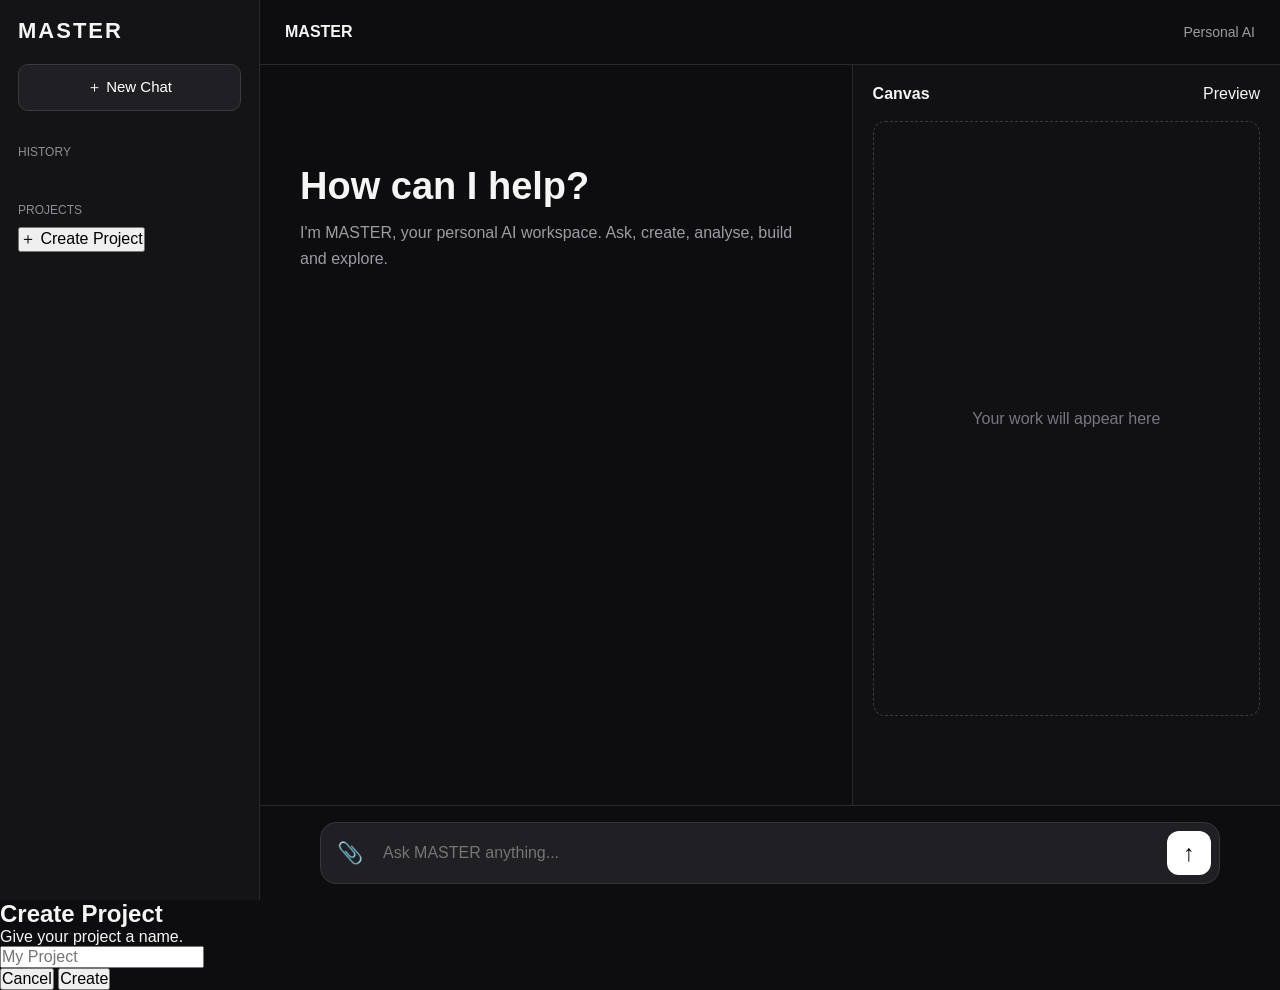
==== index.html @ 5083aa52 "Update index.html" ====
<!DOCTYPE html>
<html lang="en">
<head>
  <meta charset="UTF-8">

  <meta
    name="viewport"
    content="width=device-width, initial-scale=1.0, viewport-fit=cover"
  >

  <title>MASTER — Personal AI</title>

  <link rel="stylesheet" href="style.css">
</head>

<body>

  <div class="app">

    <!-- SIDEBAR -->
    <aside class="sidebar" id="sidebar">

      <div class="logo">
        MASTER
      </div>

      <button class="new-chat" id="newChatButton">
        ＋ New Chat
      </button>


      <!-- HISTORY -->
      <div class="history">

        <div class="section-title">
          History
        </div>

        <div
          class="history-list"
          id="historyList"
        >
          <!-- Chats JavaScript se aayengi -->
        </div>

      </div>


      <!-- PROJECTS -->
      <div class="projects">

        <div class="section-title">
          Projects
        </div>

        <div
          class="project-list"
          id="projectList"
        >
          <!-- Projects JavaScript se aayenge -->
        </div>


        <button
          class="create-project"
          id="createProjectButton"
        >
          ＋ Create Project
        </button>

      </div>

    </aside>


    <!-- MAIN -->
    <main class="main">


      <!-- TOP BAR -->
      <header class="topbar">

        <button
          class="menu-button"
          id="menuButton"
          aria-label="Open menu"
        >
          ☰
        </button>


        <strong id="chatTitle">
          MASTER
        </strong>


        <span class="status">
          Personal AI
        </span>

      </header>


      <!-- CONTENT -->
      <div class="content">


        <!-- CHAT -->
        <section
          class="chat"
          id="chat"
        >

          <div class="welcome">

            <h1>
              How can I help?
            </h1>

            <p>
              I'm MASTER, your personal AI workspace.
              Ask, create, analyse, build and explore.
            </p>

          </div>

        </section>


        <!-- CANVAS -->
        <aside
          class="canvas"
          id="canvas"
        >

          <div class="canvas-header">

            <span class="canvas-title">
              Canvas
            </span>

            <span id="canvasStatus">
              Preview
            </span>

          </div>


          <div
            class="preview"
            id="preview"
          >
            Your work will appear here
          </div>

        </aside>

      </div>


      <!-- INPUT -->
      <div class="input-area">

        <div class="input-box">


          <!-- FILE INPUT -->
          <input
            id="fileInput"
            type="file"
            multiple
            hidden
          >


          <!-- ATTACH -->
          <button
            class="attach"
            id="attachButton"
            type="button"
            aria-label="Attach files"
          >
            📎
          </button>


          <!-- TEXT INPUT -->
          <div class="input-wrap">

            <input
              id="messageInput"
              type="text"
              placeholder="Ask MASTER anything..."
              autocomplete="off"
            >


            <div
              class="attachment-name"
              id="attachmentName"
              aria-live="polite"
            ></div>

          </div>


          <!-- SEND -->
          <button
            class="send"
            id="sendButton"
            type="button"
            aria-label="Send message"
          >
            ↑
          </button>

        </div>

      </div>

    </main>

  </div>


  <!-- PROJECT MODAL -->
  <div
    class="modal"
    id="projectModal"
  >

    <div class="modal-box">

      <h2>
        Create Project
      </h2>

      <p>
        Give your project a name.
      </p>


      <input
        type="text"
        id="projectNameInput"
        placeholder="My Project"
      >


      <div class="modal-actions">

        <button
          class="modal-cancel"
          id="cancelProjectButton"
        >
          Cancel
        </button>


        <button
          class="modal-create"
          id="confirmProjectButton"
        >
          Create
        </button>

      </div>

    </div>

  </div>


  <script src="app.js"></script>

</body>
</html>
---- style.css ----
* {
  box-sizing: border-box;
  margin: 0;
  padding: 0;
}

:root {
  --bg: #0d0d0f;
  --panel: #141416;
  --panel-2: #202024;
  --border: #29292d;
  --muted: #9b9ba3;
}

html,
body {
  height: 100%;
}

body {
  background: var(--bg);
  color: #f5f5f5;
  font-family: Arial, sans-serif;
  overflow: hidden;
}

button,
input {
  font: inherit;
}

button {
  cursor: pointer;
}

.app {
  display: flex;
  height: 100dvh;
  min-height: 100dvh;
}


/* SIDEBAR */

.sidebar {
  width: 260px;
  flex: 0 0 260px;
  background: var(--panel);
  border-right: 1px solid var(--border);
  padding: 18px;
  display: flex;
  flex-direction: column;
  gap: 20px;
  overflow-y: auto;
}

.logo {
  font-size: 22px;
  font-weight: bold;
  letter-spacing: 2px;
}

.new-chat {
  width: 100%;
  padding: 13px;
  border: 1px solid #3a3a3f;
  border-radius: 10px;
  background: var(--panel-2);
  color: white;
  font-size: 15px;
}

.section-title {
  color: #8d8d96;
  font-size: 12px;
  margin: 14px 0 10px;
  text-transform: uppercase;
}

.history-item {
  padding: 10px;
  color: #c8c8cc;
  border-radius: 8px;
  font-size: 14px;
  word-break: break-word;
}

.history-item:hover {
  background: var(--panel-2);
}


/* MAIN */

.main {
  flex: 1;
  min-width: 0;
  min-height: 0;
  display: flex;
  flex-direction: column;
}


/* TOPBAR */

.topbar {
  height: 65px;
  flex: 0 0 65px;
  border-bottom: 1px solid var(--border);
  display: flex;
  align-items: center;
  justify-content: space-between;
  padding: 0 25px;
}

.menu-button {
  display: none;
  border: 0;
  background: transparent;
  color: white;
  font-size: 24px;
  width: 42px;
  height: 42px;
  border-radius: 10px;
}

.status {
  color: var(--muted);
  font-size: 14px;
}


/* CONTENT */

.content {
  flex: 1;
  min-height: 0;
  display: flex;
  overflow: hidden;
}

.chat {
  flex: 1;
  min-width: 0;
  padding: 40px;
  overflow-y: auto;
  overscroll-behavior: contain;
}

.welcome {
  max-width: 700px;
  margin: 60px auto;
}

.welcome h1 {
  font-size: 38px;
  margin-bottom: 12px;
}

.welcome p {
  color: #9c9ca4;
  line-height: 1.6;
}


/* CANVAS */

.canvas {
  width: 42%;
  border-left: 1px solid var(--border);
  background: #111113;
  padding: 20px;
}

.canvas-header {
  display: flex;
  justify-content: space-between;
  margin-bottom: 18px;
}

.canvas-title {
  font-weight: bold;
}

.preview {
  height: 85%;
  border: 1px dashed #3a3a40;
  border-radius: 12px;
  display: flex;
  align-items: center;
  justify-content: center;
  color: #777780;
  text-align: center;
  padding: 20px;
}


/* INPUT AREA */

.input-area {
  flex: 0 0 auto;
  border-top: 1px solid var(--border);
  background: var(--bg);
  padding: 16px 30px calc(16px + env(safe-area-inset-bottom));
}

.input-box {
  max-width: 900px;
  margin: 0 auto;
  background: var(--panel-2);
  border: 1px solid #34343a;
  border-radius: 16px;
  padding: 8px;
  display: flex;
  align-items: center;
  gap: 8px;
  min-height: 58px;
}

.attach,
.send {
  border: none;
  display: grid;
  place-items: center;
  flex: 0 0 auto;
}

.attach {
  width: 42px;
  height: 42px;
  border-radius: 10px;
  background: transparent;
  color: #d8d8dc;
  font-size: 21px;
}

.attach:active {
  background: #303036;
}

.input-wrap {
  flex: 1;
  min-width: 0;
}

.input-wrap input {
  width: 100%;
  min-width: 0;
  background: transparent;
  border: none;
  outline: none;
  color: white;
  font-size: 16px;
  padding: 9px 4px;
}

.attachment-name {
  display: none;
  color: var(--muted);
  font-size: 12px;
  padding: 0 4px 5px;
  white-space: nowrap;
  overflow: hidden;
  text-overflow: ellipsis;
}

.attachment-name.show {
  display: block;
}


/* SEND BUTTON */

.send {
  width: 44px;
  height: 44px;
  border-radius: 12px;
  background: white;
  color: black;
  font-size: 23px;
  line-height: 1;
}

.send:active {
  transform: scale(0.96);
}


/* CHAT MESSAGES */

.message {
  max-width: 700px;
  margin: 15px auto;
  padding: 14px 16px;
  border-radius: 12px;
  line-height: 1.5;
  word-break: break-word;
}

.message.user {
  background: #27272b;
  text-align: right;
}

.message.master {
  background: #18181b;
}

.message .file-note {
  display: block;
  margin-top: 7px;
  color: #aaaab2;
  font-size: 13px;
}


/* MOBILE */

@media (max-width: 800px) {

  .app {
    position: relative;
  }

  .sidebar {
    position: fixed;
    z-index: 10;
    top: 0;
    bottom: 0;
    left: 0;

    width: min(82vw, 300px);

    transform: translateX(-105%);
    transition: transform 0.2s ease;

    box-shadow: 8px 0 30px rgba(0, 0, 0, 0.35);
  }

  .sidebar.open {
    transform: translateX(0);
  }

  .menu-button {
    display: grid;
    place-items: center;
  }

  .topbar {
    padding: 0 14px;
  }

  .status {
    font-size: 13px;
  }

  .canvas {
    display: none;
  }

  .chat {
    padding: 22px 16px;
  }

  .welcome {
    margin: 28px auto;
  }

  .welcome h1 {
    font-size: 30px;
  }

  .input-area {
    padding: 12px 12px calc(22px + env(safe-area-inset-bottom));
  }

  .input-box {
    min-height: 56px;
    border-radius: 15px;
  }

  .send {
    width: 46px;
    height: 46px;
    font-size: 24px;
  }

}
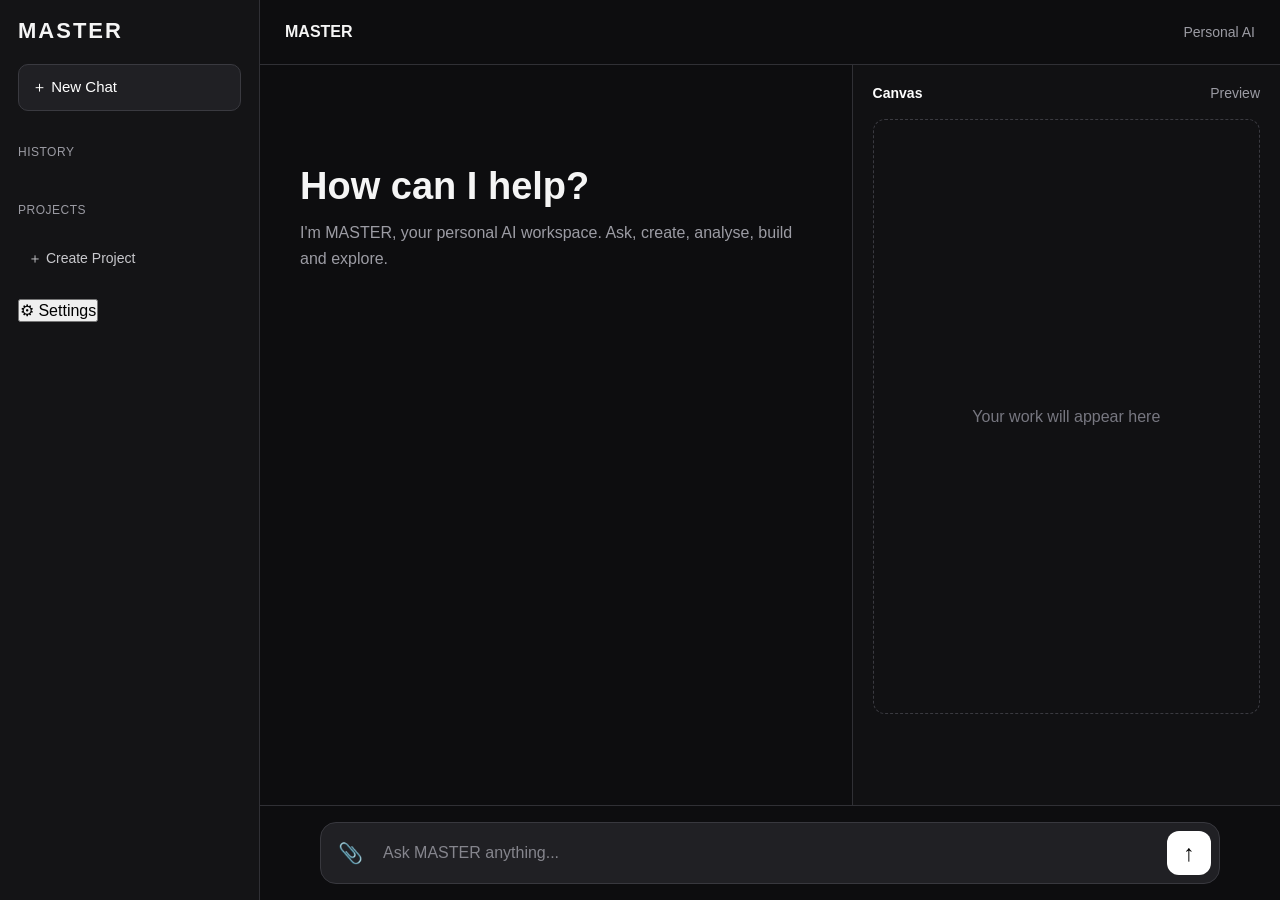
==== commit f1847236: "Update index.html" ====
--- a/index.html
+++ b/index.html
@@ -1,5 +1,6 @@
 <!DOCTYPE html>
 <html lang="en">
+
 <head>
   <meta charset="UTF-8">
 
@@ -13,59 +14,86 @@
   <link rel="stylesheet" href="style.css">
 </head>
 
+
 <body>
 
   <div class="app">
 
+
     <!-- SIDEBAR -->
-    <aside class="sidebar" id="sidebar">
+
+    <aside
+      class="sidebar"
+      id="sidebar"
+    >
 
       <div class="logo">
         MASTER
       </div>
 
-      <button class="new-chat" id="newChatButton">
+
+      <button
+        class="new-chat"
+        id="newChatButton"
+        type="button"
+      >
         ＋ New Chat
       </button>
 
 
       <!-- HISTORY -->
+
       <div class="history">
 
         <div class="section-title">
           History
         </div>
 
+
         <div
+          id="historyList"
           class="history-list"
-          id="historyList"
-        >
-          <!-- Chats JavaScript se aayengi -->
-        </div>
+        ></div>
 
       </div>
 
 
       <!-- PROJECTS -->
+
       <div class="projects">
 
         <div class="section-title">
           Projects
         </div>
 
+
+        <button
+          id="createProjectButton"
+          class="history-item create-project"
+          type="button"
+        >
+          ＋ Create Project
+        </button>
+
+
         <div
+          id="projectList"
           class="project-list"
-          id="projectList"
-        >
-          <!-- Projects JavaScript se aayenge -->
-        </div>
-
-
-        <button
-          class="create-project"
-          id="createProjectButton"
-        >
-          ＋ Create Project
+        ></div>
+
+      </div>
+
+
+      <!-- FUTURE SETTINGS -->
+
+      <div class="sidebar-bottom">
+
+        <button
+          class="settings-button"
+          id="settingsButton"
+          type="button"
+        >
+          ⚙ Settings
         </button>
 
       </div>
@@ -73,23 +101,29 @@
     </aside>
 
 
+
     <!-- MAIN -->
+
     <main class="main">
 
 
-      <!-- TOP BAR -->
+      <!-- TOPBAR -->
+
       <header class="topbar">
 
         <button
           class="menu-button"
           id="menuButton"
+          type="button"
           aria-label="Open menu"
         >
           ☰
         </button>
 
 
-        <strong id="chatTitle">
+        <strong
+          id="chatTitle"
+        >
           MASTER
         </strong>
 
@@ -101,11 +135,14 @@
       </header>
 
 
+
       <!-- CONTENT -->
+
       <div class="content">
 
 
         <!-- CHAT -->
+
         <section
           class="chat"
           id="chat"
@@ -116,6 +153,7 @@
             <h1>
               How can I help?
             </h1>
+
 
             <p>
               I'm MASTER, your personal AI workspace.
@@ -127,10 +165,11 @@
         </section>
 
 
+
         <!-- CANVAS -->
+
         <aside
           class="canvas"
-          id="canvas"
         >
 
           <div class="canvas-header">
@@ -139,7 +178,8 @@
               Canvas
             </span>
 
-            <span id="canvasStatus">
+
+            <span>
               Preview
             </span>
 
@@ -155,25 +195,30 @@
 
         </aside>
 
-      </div>
-
-
-      <!-- INPUT -->
+
+      </div>
+
+
+
+      <!-- INPUT AREA -->
+
       <div class="input-area">
 
         <div class="input-box">
 
 
           <!-- FILE INPUT -->
+
           <input
             id="fileInput"
             type="file"
+            hidden
             multiple
-            hidden
           >
 
 
           <!-- ATTACH -->
+
           <button
             class="attach"
             id="attachButton"
@@ -184,7 +229,9 @@
           </button>
 
 
+
           <!-- TEXT INPUT -->
+
           <div class="input-wrap">
 
             <input
@@ -204,7 +251,9 @@
           </div>
 
 
+
           <!-- SEND -->
+
           <button
             class="send"
             id="sendButton"
@@ -214,16 +263,20 @@
             ↑
           </button>
 
+
         </div>
 
       </div>
 
+
     </main>
 
   </div>
 
 
+
   <!-- PROJECT MODAL -->
+
   <div
     class="modal"
     id="projectModal"
@@ -235,43 +288,187 @@
         Create Project
       </h2>
 
-      <p>
-        Give your project a name.
+
+      <input
+        id="projectNameInput"
+        type="text"
+        placeholder="Project name..."
+      >
+
+
+      <div class="modal-actions">
+
+        <button
+          id="cancelProjectButton"
+          type="button"
+        >
+          Cancel
+        </button>
+
+
+        <button
+          id="confirmProjectButton"
+          type="button"
+        >
+          Create
+        </button>
+
+      </div>
+
+    </div>
+
+  </div>
+
+
+
+  <!-- SETTINGS MODAL -->
+
+  <div
+    class="modal"
+    id="settingsModal"
+  >
+
+    <div class="modal-box settings-box">
+
+      <div class="settings-header">
+
+        <h2>
+          AI Settings
+        </h2>
+
+
+        <button
+          id="closeSettingsButton"
+          type="button"
+          aria-label="Close settings"
+        >
+          ×
+        </button>
+
+      </div>
+
+
+      <p class="settings-note">
+        API provider settings.
       </p>
 
 
+      <!-- PROVIDER -->
+
+      <label>
+        Active Provider
+      </label>
+
+
+      <select
+        id="providerSelect"
+      >
+        <option value="deepseek">
+          DeepSeek
+        </option>
+
+        <option value="openai">
+          OpenAI
+        </option>
+
+        <option value="gemini">
+          Gemini
+        </option>
+
+        <option value="claude">
+          Claude
+        </option>
+
+      </select>
+
+
+
+      <!-- API KEY -->
+
+      <label>
+        API Key
+      </label>
+
+
       <input
+        id="providerApiKey"
+        type="password"
+        placeholder="Paste API key..."
+      >
+
+
+
+      <!-- ENDPOINT -->
+
+      <label>
+        API Endpoint
+      </label>
+
+
+      <input
+        id="providerEndpoint"
         type="text"
-        id="projectNameInput"
-        placeholder="My Project"
-      >
-
-
-      <div class="modal-actions">
-
-        <button
-          class="modal-cancel"
-          id="cancelProjectButton"
-        >
-          Cancel
-        </button>
-
-
-        <button
-          class="modal-create"
-          id="confirmProjectButton"
-        >
-          Create
-        </button>
-
-      </div>
+        placeholder="API endpoint..."
+      >
+
+
+
+      <!-- MODEL -->
+
+      <label>
+        Model
+      </label>
+
+
+      <input
+        id="providerModel"
+        type="text"
+        placeholder="Model name..."
+      >
+
+
+
+      <!-- SAVE -->
+
+      <button
+        id="saveProviderButton"
+        class="save-provider"
+        type="button"
+      >
+        Save Provider
+      </button>
+
+
+      <p
+        id="settingsStatus"
+        class="settings-status"
+      ></p>
+
+
+      <hr>
+
+
+      <!-- FUTURE CUSTOM PROVIDER -->
+
+      <h3>
+        Future Custom AI
+      </h3>
+
+
+      <p class="settings-note">
+        New providers can be added here later.
+      </p>
 
     </div>
 
   </div>
 
 
+
+  <!-- SCRIPT -->
+
   <script src="app.js"></script>
 
 </body>
+
 </html>
--- a/style.css
+++ b/style.css
@@ -8,7 +8,9 @@
   --bg: #0d0d0f;
   --panel: #141416;
   --panel-2: #202024;
-  --border: #29292d;
+  --panel-3: #28282d;
+  --border: #303035;
+  --text: #f5f5f5;
   --muted: #9b9ba3;
 }
 
@@ -19,7 +21,7 @@
 
 body {
   background: var(--bg);
-  color: #f5f5f5;
+  color: var(--text);
   font-family: Arial, sans-serif;
   overflow: hidden;
 }
@@ -32,6 +34,9 @@
 button {
   cursor: pointer;
 }
+
+
+/* APP */
 
 .app {
   display: flex;
@@ -60,33 +65,64 @@
   letter-spacing: 2px;
 }
 
-.new-chat {
+.new-chat,
+.create-project {
   width: 100%;
   padding: 13px;
-  border: 1px solid #3a3a3f;
+  border: 1px solid #3a3a40;
   border-radius: 10px;
   background: var(--panel-2);
   color: white;
   font-size: 15px;
+  text-align: left;
+}
+
+.new-chat:active,
+.create-project:active {
+  transform: scale(0.98);
 }
 
 .section-title {
-  color: #8d8d96;
+  color: var(--muted);
   font-size: 12px;
   margin: 14px 0 10px;
   text-transform: uppercase;
-}
-
-.history-item {
-  padding: 10px;
+  letter-spacing: 0.5px;
+}
+
+.history-list,
+.project-list {
+  display: flex;
+  flex-direction: column;
+  gap: 4px;
+}
+
+
+/* HISTORY + PROJECT ITEMS */
+
+.history-item,
+.project-item {
+  width: 100%;
+  border: none;
+  background: transparent;
   color: #c8c8cc;
+  padding: 11px 10px;
   border-radius: 8px;
+  text-align: left;
   font-size: 14px;
   word-break: break-word;
 }
 
-.history-item:hover {
+.history-item:hover,
+.project-item:hover,
+.history-item.active,
+.project-item.active {
   background: var(--panel-2);
+  color: white;
+}
+
+.create-project {
+  margin-top: 12px;
 }
 
 
@@ -115,7 +151,7 @@
 
 .menu-button {
   display: none;
-  border: 0;
+  border: none;
   background: transparent;
   color: white;
   font-size: 24px;
@@ -138,6 +174,9 @@
   display: flex;
   overflow: hidden;
 }
+
+
+/* CHAT */
 
 .chat {
   flex: 1;
@@ -163,10 +202,40 @@
 }
 
 
+/* MESSAGES */
+
+.message {
+  max-width: 760px;
+  margin: 15px auto;
+  padding: 14px 16px;
+  border-radius: 12px;
+  line-height: 1.5;
+  word-break: break-word;
+}
+
+.message.user {
+  background: #29292e;
+  text-align: right;
+}
+
+.message.master {
+  background: #18181b;
+  border: 1px solid #242429;
+}
+
+.message .file-note {
+  display: block;
+  margin-top: 7px;
+  color: #aaaab2;
+  font-size: 13px;
+}
+
+
 /* CANVAS */
 
 .canvas {
   width: 42%;
+  min-width: 300px;
   border-left: 1px solid var(--border);
   background: #111113;
   padding: 20px;
@@ -176,9 +245,12 @@
   display: flex;
   justify-content: space-between;
   margin-bottom: 18px;
+  color: var(--muted);
+  font-size: 14px;
 }
 
 .canvas-title {
+  color: white;
   font-weight: bold;
 }
 
@@ -195,7 +267,7 @@
 }
 
 
-/* INPUT AREA */
+/* INPUT */
 
 .input-area {
   flex: 0 0 auto;
@@ -208,7 +280,7 @@
   max-width: 900px;
   margin: 0 auto;
   background: var(--panel-2);
-  border: 1px solid #34343a;
+  border: 1px solid #38383e;
   border-radius: 16px;
   padding: 8px;
   display: flex;
@@ -230,12 +302,12 @@
   height: 42px;
   border-radius: 10px;
   background: transparent;
-  color: #d8d8dc;
-  font-size: 21px;
-}
-
-.attach:active {
-  background: #303036;
+  color: white;
+  font-size: 20px;
+}
+
+.attach:hover {
+  background: var(--panel-3);
 }
 
 .input-wrap {
@@ -252,6 +324,10 @@
   color: white;
   font-size: 16px;
   padding: 9px 4px;
+}
+
+.input-wrap input::placeholder {
+  color: #85858d;
 }
 
 .attachment-name {
@@ -269,7 +345,7 @@
 }
 
 
-/* SEND BUTTON */
+/* SEND */
 
 .send {
   width: 44px;
@@ -286,31 +362,79 @@
 }
 
 
-/* CHAT MESSAGES */
-
-.message {
-  max-width: 700px;
-  margin: 15px auto;
-  padding: 14px 16px;
-  border-radius: 12px;
-  line-height: 1.5;
-  word-break: break-word;
-}
-
-.message.user {
-  background: #27272b;
-  text-align: right;
-}
-
-.message.master {
+/* PROJECT MODAL */
+
+.modal {
+  position: fixed;
+  inset: 0;
+  z-index: 100;
+
+  display: none;
+  align-items: center;
+  justify-content: center;
+
+  padding: 20px;
+
+  background: rgba(0, 0, 0, 0.65);
+}
+
+.modal.show {
+  display: flex;
+}
+
+.modal-box {
+  width: min(100%, 420px);
   background: #18181b;
-}
-
-.message .file-note {
-  display: block;
-  margin-top: 7px;
-  color: #aaaab2;
-  font-size: 13px;
+  border: 1px solid #34343a;
+  border-radius: 16px;
+  padding: 24px;
+}
+
+.modal-box h2 {
+  margin-bottom: 8px;
+}
+
+.modal-box p {
+  color: var(--muted);
+  margin-bottom: 20px;
+}
+
+.modal-box input {
+  width: 100%;
+  padding: 13px;
+  border-radius: 10px;
+  border: 1px solid #38383e;
+  background: #242428;
+  color: white;
+  outline: none;
+}
+
+.modal-box input:focus {
+  border-color: #777780;
+}
+
+.modal-actions {
+  display: flex;
+  justify-content: flex-end;
+  gap: 10px;
+  margin-top: 18px;
+}
+
+.modal-actions button {
+  padding: 10px 16px;
+  border-radius: 9px;
+}
+
+.modal-cancel {
+  border: 1px solid #3a3a40;
+  background: transparent;
+  color: white;
+}
+
+.modal-create {
+  border: none;
+  background: white;
+  color: black;
 }
 
 
@@ -324,7 +448,8 @@
 
   .sidebar {
     position: fixed;
-    z-index: 10;
+    z-index: 50;
+
     top: 0;
     bottom: 0;
     left: 0;
@@ -371,7 +496,10 @@
   }
 
   .input-area {
-    padding: 12px 12px calc(22px + env(safe-area-inset-bottom));
+    padding:
+      12px
+      12px
+      calc(26px + env(safe-area-inset-bottom));
   }
 
   .input-box {
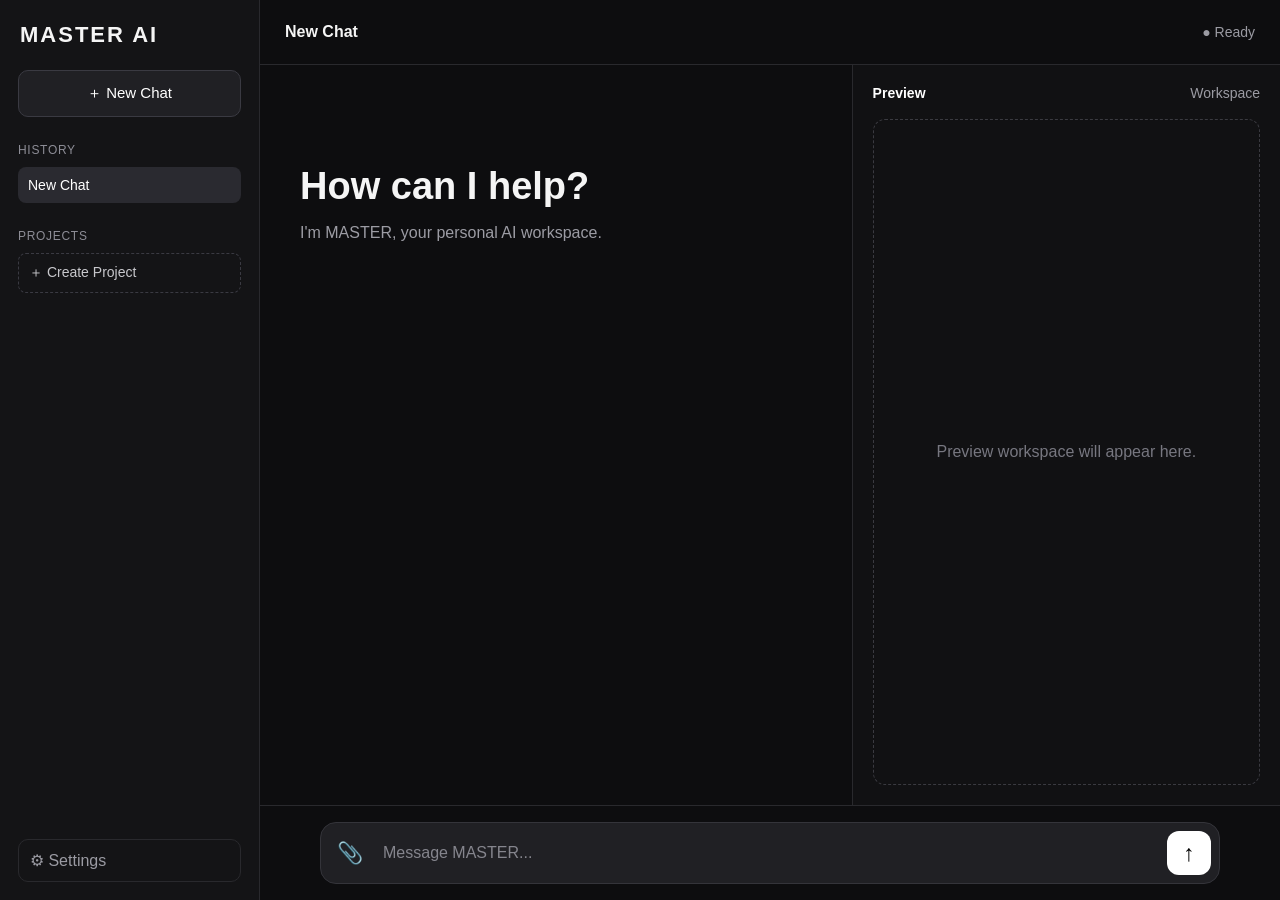
==== commit 25974158: "Update index.html" ====
--- a/index.html
+++ b/index.html
@@ -1,474 +1,411 @@
 <!DOCTYPE html>
 <html lang="en">
-
 <head>
   <meta charset="UTF-8">
 
   <meta
     name="viewport"
-    content="width=device-width, initial-scale=1.0, viewport-fit=cover"
+    content="width=device-width, initial-scale=1.0"
   >
 
-  <title>MASTER — Personal AI</title>
+  <title>MASTER AI</title>
 
   <link rel="stylesheet" href="style.css">
 </head>
 
-
 <body>
 
-  <div class="app">
-
-
-    <!-- SIDEBAR -->
-
-    <aside
-      class="sidebar"
-      id="sidebar"
-    >
-
-      <div class="logo">
-        MASTER
+<div class="app">
+
+  <!-- SIDEBAR -->
+  <aside class="sidebar" id="sidebar">
+
+    <div class="logo">
+      MASTER AI
+    </div>
+
+    <button
+      class="new-chat"
+      id="newChatButton"
+    >
+      ＋ New Chat
+    </button>
+
+
+    <div class="history">
+
+      <div class="section-title">
+        History
       </div>
 
-
-      <button
-        class="new-chat"
-        id="newChatButton"
+      <div
+        class="history-list"
+        id="historyList"
+      ></div>
+
+    </div>
+
+
+    <div class="projects">
+
+      <div class="section-title">
+        Projects
+      </div>
+
+      <button
+        class="project-item create-project"
+        id="createProjectButton"
+      >
+        ＋ Create Project
+      </button>
+
+      <div
+        class="project-list"
+        id="projectList"
+      ></div>
+
+    </div>
+
+
+    <div class="sidebar-bottom">
+
+      <button
+        class="settings-button"
+        id="settingsButton"
+      >
+        ⚙ Settings
+      </button>
+
+    </div>
+
+  </aside>
+
+
+  <!-- MAIN -->
+  <main class="main">
+
+    <!-- TOPBAR -->
+    <header class="topbar">
+
+      <button
+        class="menu-button"
+        id="menuButton"
+        aria-label="Open menu"
+      >
+        ☰
+      </button>
+
+      <strong id="chatTitle">
+        MASTER AI
+      </strong>
+
+      <span class="status">
+        ● Ready
+      </span>
+
+    </header>
+
+
+    <!-- CONTENT -->
+    <section class="content">
+
+      <!-- CHAT -->
+      <div
+        class="chat"
+        id="chat"
+      >
+
+        <div class="welcome">
+
+          <h1>
+            How can I help?
+          </h1>
+
+          <p>
+            MASTER AI — Chat, Projects,
+            Analysis and Future Tools.
+          </p>
+
+        </div>
+
+      </div>
+
+
+      <!-- PREVIEW -->
+      <aside class="canvas">
+
+        <div class="canvas-header">
+
+          <span class="canvas-title">
+            Preview
+          </span>
+
+          <span>
+            Workspace
+          </span>
+
+        </div>
+
+
+        <div
+          class="preview"
+          id="preview"
+        >
+          Preview workspace will appear here.
+        </div>
+
+      </aside>
+
+    </section>
+
+
+    <!-- INPUT -->
+    <div class="input-area">
+
+      <div class="input-box">
+
+        <button
+          class="attach"
+          id="attachButton"
+          type="button"
+          aria-label="Attach files"
+        >
+          📎
+        </button>
+
+
+        <input
+          type="file"
+          id="fileInput"
+          multiple
+          hidden
+        >
+
+
+        <div class="input-wrap">
+
+          <div
+            class="attachment-name"
+            id="attachmentName"
+          ></div>
+
+
+          <input
+            id="messageInput"
+            type="text"
+            placeholder="Message MASTER..."
+            autocomplete="off"
+          >
+
+        </div>
+
+
+        <button
+          class="send"
+          id="sendButton"
+          type="button"
+          aria-label="Send message"
+        >
+          ↑
+        </button>
+
+      </div>
+
+    </div>
+
+  </main>
+
+</div>
+
+
+<!-- PROJECT MODAL -->
+<div
+  class="modal"
+  id="projectModal"
+>
+
+  <div class="modal-box">
+
+    <h2>
+      Create Project
+    </h2>
+
+
+    <input
+      id="projectNameInput"
+      type="text"
+      placeholder="Project name..."
+    >
+
+
+    <div class="modal-actions">
+
+      <button
+        id="cancelProjectButton"
         type="button"
       >
-        ＋ New Chat
-      </button>
-
-
-      <!-- HISTORY -->
-
-      <div class="history">
-
-        <div class="section-title">
-          History
-        </div>
-
-
-        <div
-          id="historyList"
-          class="history-list"
-        ></div>
-
-      </div>
-
-
-      <!-- PROJECTS -->
-
-      <div class="projects">
-
-        <div class="section-title">
-          Projects
-        </div>
-
-
-        <button
-          id="createProjectButton"
-          class="history-item create-project"
-          type="button"
-        >
-          ＋ Create Project
-        </button>
-
-
-        <div
-          id="projectList"
-          class="project-list"
-        ></div>
-
-      </div>
-
-
-      <!-- FUTURE SETTINGS -->
-
-      <div class="sidebar-bottom">
-
-        <button
-          class="settings-button"
-          id="settingsButton"
-          type="button"
-        >
-          ⚙ Settings
-        </button>
-
-      </div>
-
-    </aside>
-
-
-
-    <!-- MAIN -->
-
-    <main class="main">
-
-
-      <!-- TOPBAR -->
-
-      <header class="topbar">
-
-        <button
-          class="menu-button"
-          id="menuButton"
-          type="button"
-          aria-label="Open menu"
-        >
-          ☰
-        </button>
-
-
-        <strong
-          id="chatTitle"
-        >
-          MASTER
-        </strong>
-
-
-        <span class="status">
-          Personal AI
-        </span>
-
-      </header>
-
-
-
-      <!-- CONTENT -->
-
-      <div class="content">
-
-
-        <!-- CHAT -->
-
-        <section
-          class="chat"
-          id="chat"
-        >
-
-          <div class="welcome">
-
-            <h1>
-              How can I help?
-            </h1>
-
-
-            <p>
-              I'm MASTER, your personal AI workspace.
-              Ask, create, analyse, build and explore.
-            </p>
-
-          </div>
-
-        </section>
-
-
-
-        <!-- CANVAS -->
-
-        <aside
-          class="canvas"
-        >
-
-          <div class="canvas-header">
-
-            <span class="canvas-title">
-              Canvas
-            </span>
-
-
-            <span>
-              Preview
-            </span>
-
-          </div>
-
-
-          <div
-            class="preview"
-            id="preview"
-          >
-            Your work will appear here
-          </div>
-
-        </aside>
-
-
-      </div>
-
-
-
-      <!-- INPUT AREA -->
-
-      <div class="input-area">
-
-        <div class="input-box">
-
-
-          <!-- FILE INPUT -->
-
-          <input
-            id="fileInput"
-            type="file"
-            hidden
-            multiple
-          >
-
-
-          <!-- ATTACH -->
-
-          <button
-            class="attach"
-            id="attachButton"
-            type="button"
-            aria-label="Attach files"
-          >
-            📎
-          </button>
-
-
-
-          <!-- TEXT INPUT -->
-
-          <div class="input-wrap">
-
-            <input
-              id="messageInput"
-              type="text"
-              placeholder="Ask MASTER anything..."
-              autocomplete="off"
-            >
-
-
-            <div
-              class="attachment-name"
-              id="attachmentName"
-              aria-live="polite"
-            ></div>
-
-          </div>
-
-
-
-          <!-- SEND -->
-
-          <button
-            class="send"
-            id="sendButton"
-            type="button"
-            aria-label="Send message"
-          >
-            ↑
-          </button>
-
-
-        </div>
-
-      </div>
-
-
-    </main>
+        Cancel
+      </button>
+
+
+      <button
+        id="confirmProjectButton"
+        type="button"
+      >
+        Create
+      </button>
+
+    </div>
 
   </div>
 
-
-
-  <!-- PROJECT MODAL -->
-
-  <div
-    class="modal"
-    id="projectModal"
-  >
-
-    <div class="modal-box">
+</div>
+
+
+<!-- SETTINGS MODAL -->
+<div
+  class="modal"
+  id="settingsModal"
+>
+
+  <div class="modal-box settings-box">
+
+    <div class="settings-header">
 
       <h2>
-        Create Project
+        Settings
       </h2>
 
 
-      <input
-        id="projectNameInput"
-        type="text"
-        placeholder="Project name..."
-      >
-
-
-      <div class="modal-actions">
-
-        <button
-          id="cancelProjectButton"
-          type="button"
-        >
-          Cancel
-        </button>
-
-
-        <button
-          id="confirmProjectButton"
-          type="button"
-        >
-          Create
-        </button>
-
-      </div>
-
-    </div>
+      <button
+        id="closeSettingsButton"
+        type="button"
+        aria-label="Close settings"
+      >
+        ×
+      </button>
+
+    </div>
+
+
+    <p class="settings-note">
+
+      Configure the active AI provider.
+
+    </p>
+
+
+    <label for="providerSelect">
+      AI Provider
+    </label>
+
+    <select id="providerSelect">
+
+      <option value="deepseek">
+        DeepSeek
+      </option>
+
+      <option value="openai">
+        OpenAI
+      </option>
+
+      <option value="gemini">
+        Gemini
+      </option>
+
+      <option value="claude">
+        Claude
+      </option>
+
+      <option value="custom">
+        Custom API
+      </option>
+
+    </select>
+
+
+    <label for="providerApiKey">
+      API Key
+    </label>
+
+    <input
+      id="providerApiKey"
+      type="password"
+      placeholder="Paste API key here"
+      autocomplete="off"
+    >
+
+
+    <label for="providerEndpoint">
+      API Endpoint
+    </label>
+
+    <input
+      id="providerEndpoint"
+      type="text"
+      placeholder="API endpoint"
+      autocomplete="off"
+    >
+
+
+    <label for="providerModel">
+      Model
+    </label>
+
+    <input
+      id="providerModel"
+      type="text"
+      placeholder="Model name"
+      autocomplete="off"
+    >
+
+
+    <button
+      class="save-provider"
+      id="saveProviderButton"
+      type="button"
+    >
+      Save Provider
+    </button>
+
+
+    <div
+      class="settings-status"
+      id="settingsStatus"
+    ></div>
+
+
+    <hr>
+
+
+    <h3>
+      Future Modules
+    </h3>
+
+    <p class="settings-note">
+
+      🧠 Mastermind<br>
+      🧊 3D Workspace<br>
+      ✏️ Editing Tools<br>
+      📱 Device Hub<br>
+      🤖 Multiple AI Providers
+
+    </p>
 
   </div>
 
-
-
-  <!-- SETTINGS MODAL -->
-
-  <div
-    class="modal"
-    id="settingsModal"
-  >
-
-    <div class="modal-box settings-box">
-
-      <div class="settings-header">
-
-        <h2>
-          AI Settings
-        </h2>
-
-
-        <button
-          id="closeSettingsButton"
-          type="button"
-          aria-label="Close settings"
-        >
-          ×
-        </button>
-
-      </div>
-
-
-      <p class="settings-note">
-        API provider settings.
-      </p>
-
-
-      <!-- PROVIDER -->
-
-      <label>
-        Active Provider
-      </label>
-
-
-      <select
-        id="providerSelect"
-      >
-        <option value="deepseek">
-          DeepSeek
-        </option>
-
-        <option value="openai">
-          OpenAI
-        </option>
-
-        <option value="gemini">
-          Gemini
-        </option>
-
-        <option value="claude">
-          Claude
-        </option>
-
-      </select>
-
-
-
-      <!-- API KEY -->
-
-      <label>
-        API Key
-      </label>
-
-
-      <input
-        id="providerApiKey"
-        type="password"
-        placeholder="Paste API key..."
-      >
-
-
-
-      <!-- ENDPOINT -->
-
-      <label>
-        API Endpoint
-      </label>
-
-
-      <input
-        id="providerEndpoint"
-        type="text"
-        placeholder="API endpoint..."
-      >
-
-
-
-      <!-- MODEL -->
-
-      <label>
-        Model
-      </label>
-
-
-      <input
-        id="providerModel"
-        type="text"
-        placeholder="Model name..."
-      >
-
-
-
-      <!-- SAVE -->
-
-      <button
-        id="saveProviderButton"
-        class="save-provider"
-        type="button"
-      >
-        Save Provider
-      </button>
-
-
-      <p
-        id="settingsStatus"
-        class="settings-status"
-      ></p>
-
-
-      <hr>
-
-
-      <!-- FUTURE CUSTOM PROVIDER -->
-
-      <h3>
-        Future Custom AI
-      </h3>
-
-
-      <p class="settings-note">
-        New providers can be added here later.
-      </p>
-
-    </div>
-
-  </div>
-
-
-
-  <!-- SCRIPT -->
-
-  <script src="app.js"></script>
+</div>
+
+
+<!-- IMPORTANT:
+     Config and modules load BEFORE app.js
+-->
+
+<script src="api-config.js"></script>
+
+<script src="mastermind.js"></script>
+
+<script src="app.js"></script>
 
 </body>
-
 </html>
--- a/style.css
+++ b/style.css
@@ -1,3 +1,7 @@
+/* =========================
+   MASTER — STYLE
+========================= */
+
 * {
   box-sizing: border-box;
   margin: 0;
@@ -8,10 +12,12 @@
   --bg: #0d0d0f;
   --panel: #141416;
   --panel-2: #202024;
-  --panel-3: #28282d;
-  --border: #303035;
+  --panel-3: #18181b;
+  --border: #29292d;
+  --border-light: #3a3a42;
   --text: #f5f5f5;
   --muted: #9b9ba3;
+  --danger: #ff6b6b;
 }
 
 html,
@@ -27,7 +33,8 @@
 }
 
 button,
-input {
+input,
+select {
   font: inherit;
 }
 
@@ -35,8 +42,14 @@
   cursor: pointer;
 }
 
-
-/* APP */
+button:disabled {
+  opacity: 0.55;
+  cursor: not-allowed;
+}
+
+/* =========================
+   APP
+========================= */
 
 .app {
   display: flex;
@@ -44,8 +57,9 @@
   min-height: 100dvh;
 }
 
-
-/* SIDEBAR */
+/* =========================
+   SIDEBAR
+========================= */
 
 .sidebar {
   width: 260px;
@@ -55,7 +69,7 @@
   padding: 18px;
   display: flex;
   flex-direction: column;
-  gap: 20px;
+  gap: 18px;
   overflow-y: auto;
 }
 
@@ -63,31 +77,39 @@
   font-size: 22px;
   font-weight: bold;
   letter-spacing: 2px;
-}
-
-.new-chat,
-.create-project {
+  padding: 4px 2px;
+}
+
+.new-chat {
   width: 100%;
   padding: 13px;
-  border: 1px solid #3a3a40;
+  border: 1px solid var(--border-light);
   border-radius: 10px;
   background: var(--panel-2);
   color: white;
   font-size: 15px;
-  text-align: left;
-}
-
-.new-chat:active,
-.create-project:active {
+  transition: transform 0.15s ease, background 0.15s ease;
+}
+
+.new-chat:hover {
+  background: #29292f;
+}
+
+.new-chat:active {
   transform: scale(0.98);
 }
 
+.history,
+.projects {
+  min-width: 0;
+}
+
 .section-title {
-  color: var(--muted);
+  color: #8d8d96;
   font-size: 12px;
-  margin: 14px 0 10px;
+  margin: 8px 0 10px;
   text-transform: uppercase;
-  letter-spacing: 0.5px;
+  letter-spacing: 0.7px;
 }
 
 .history-list,
@@ -96,37 +118,59 @@
   flex-direction: column;
   gap: 4px;
 }
-
-
-/* HISTORY + PROJECT ITEMS */
 
 .history-item,
 .project-item {
   width: 100%;
   border: none;
   background: transparent;
+  padding: 10px;
   color: #c8c8cc;
-  padding: 11px 10px;
   border-radius: 8px;
+  font-size: 14px;
   text-align: left;
-  font-size: 14px;
   word-break: break-word;
+  transition: background 0.15s ease;
 }
 
 .history-item:hover,
-.project-item:hover,
-.history-item.active,
-.project-item.active {
+.project-item:hover {
   background: var(--panel-2);
+}
+
+.history-item.active {
+  background: #2a2a30;
   color: white;
 }
 
 .create-project {
-  margin-top: 12px;
-}
-
-
-/* MAIN */
+  border: 1px dashed var(--border-light);
+  margin-bottom: 7px;
+}
+
+.sidebar-bottom {
+  margin-top: auto;
+  padding-top: 12px;
+}
+
+.settings-button {
+  width: 100%;
+  border: 1px solid var(--border);
+  background: transparent;
+  color: var(--muted);
+  border-radius: 10px;
+  padding: 11px;
+  text-align: left;
+}
+
+.settings-button:hover {
+  background: var(--panel-2);
+  color: white;
+}
+
+/* =========================
+   MAIN
+========================= */
 
 .main {
   flex: 1;
@@ -136,8 +180,9 @@
   flex-direction: column;
 }
 
-
-/* TOPBAR */
+/* =========================
+   TOPBAR
+========================= */
 
 .topbar {
   height: 65px;
@@ -147,11 +192,12 @@
   align-items: center;
   justify-content: space-between;
   padding: 0 25px;
+  gap: 15px;
 }
 
 .menu-button {
   display: none;
-  border: none;
+  border: 0;
   background: transparent;
   color: white;
   font-size: 24px;
@@ -160,13 +206,21 @@
   border-radius: 10px;
 }
 
+.topbar strong {
+  overflow: hidden;
+  text-overflow: ellipsis;
+  white-space: nowrap;
+}
+
 .status {
   color: var(--muted);
   font-size: 14px;
-}
-
-
-/* CONTENT */
+  white-space: nowrap;
+}
+
+/* =========================
+   CONTENT
+========================= */
 
 .content {
   flex: 1;
@@ -175,8 +229,9 @@
   overflow: hidden;
 }
 
-
-/* CHAT */
+/* =========================
+   CHAT
+========================= */
 
 .chat {
   flex: 1;
@@ -201,61 +256,80 @@
   line-height: 1.6;
 }
 
-
-/* MESSAGES */
+/* =========================
+   MESSAGES
+========================= */
 
 .message {
   max-width: 760px;
   margin: 15px auto;
   padding: 14px 16px;
-  border-radius: 12px;
-  line-height: 1.5;
+  border-radius: 14px;
+  line-height: 1.55;
   word-break: break-word;
+  white-space: pre-wrap;
 }
 
 .message.user {
-  background: #29292e;
-  text-align: right;
+  background: #27272b;
+  margin-right: 0;
 }
 
 .message.master {
   background: #18181b;
-  border: 1px solid #242429;
-}
-
-.message .file-note {
+  border: 1px solid #222227;
+}
+
+.message.master strong {
+  display: inline-block;
+  margin-bottom: 4px;
+  font-size: 13px;
+  letter-spacing: 0.5px;
+}
+
+.file-note {
   display: block;
-  margin-top: 7px;
+  margin-top: 8px;
   color: #aaaab2;
   font-size: 13px;
 }
 
-
-/* CANVAS */
+.loading-message {
+  color: var(--muted);
+  font-style: italic;
+}
+
+/* =========================
+   CANVAS
+========================= */
 
 .canvas {
   width: 42%;
-  min-width: 300px;
+  min-width: 320px;
   border-left: 1px solid var(--border);
   background: #111113;
   padding: 20px;
+  display: flex;
+  flex-direction: column;
 }
 
 .canvas-header {
   display: flex;
   justify-content: space-between;
+  align-items: center;
   margin-bottom: 18px;
   color: var(--muted);
   font-size: 14px;
 }
 
 .canvas-title {
-  color: white;
   font-weight: bold;
+  color: white;
 }
 
 .preview {
-  height: 85%;
+  flex: 1;
+  min-height: 0;
   border: 1px dashed #3a3a40;
   border-radius: 12px;
   display: flex;
@@ -264,10 +338,12 @@
   color: #777780;
   text-align: center;
   padding: 20px;
-}
-
-
-/* INPUT */
+  overflow: auto;
+}
+
+/* =========================
+   INPUT
+========================= */
 
 .input-area {
   flex: 0 0 auto;
@@ -280,7 +356,7 @@
   max-width: 900px;
   margin: 0 auto;
   background: var(--panel-2);
-  border: 1px solid #38383e;
+  border: 1px solid #34343a;
   border-radius: 16px;
   padding: 8px;
   display: flex;
@@ -302,12 +378,13 @@
   height: 42px;
   border-radius: 10px;
   background: transparent;
-  color: white;
-  font-size: 20px;
-}
-
-.attach:hover {
-  background: var(--panel-3);
+  color: #d8d8dc;
+  font-size: 21px;
+}
+
+.attach:hover,
+.attach:active {
+  background: #303036;
 }
 
 .input-wrap {
@@ -344,9 +421,6 @@
   display: block;
 }
 
-
-/* SEND */
-
 .send {
   width: 44px;
   height: 44px;
@@ -355,27 +429,26 @@
   color: black;
   font-size: 23px;
   line-height: 1;
+  transition: transform 0.15s ease;
 }
 
 .send:active {
   transform: scale(0.96);
 }
 
-
-/* PROJECT MODAL */
+/* =========================
+   MODALS
+========================= */
 
 .modal {
   position: fixed;
   inset: 0;
-  z-index: 100;
-
+  z-index: 50;
   display: none;
   align-items: center;
   justify-content: center;
-
   padding: 20px;
-
-  background: rgba(0, 0, 0, 0.65);
+  background: rgba(0, 0, 0, 0.62);
 }
 
 .modal.show {
@@ -383,62 +456,138 @@
 }
 
 .modal-box {
-  width: min(100%, 420px);
-  background: #18181b;
-  border: 1px solid #34343a;
+  width: min(100%, 460px);
+  max-height: 90dvh;
+  overflow-y: auto;
+  background: #171719;
+  border: 1px solid var(--border-light);
   border-radius: 16px;
-  padding: 24px;
+  padding: 22px;
+  box-shadow: 0 20px 60px rgba(0, 0, 0, 0.45);
 }
 
 .modal-box h2 {
-  margin-bottom: 8px;
-}
-
-.modal-box p {
-  color: var(--muted);
-  margin-bottom: 20px;
-}
-
-.modal-box input {
+  margin-bottom: 16px;
+  font-size: 21px;
+}
+
+.modal-box h3 {
+  margin: 16px 0 8px;
+  font-size: 16px;
+}
+
+.modal-box > input,
+.settings-box input,
+.settings-box select {
   width: 100%;
-  padding: 13px;
+  border: 1px solid #3a3a40;
+  background: #101012;
+  color: white;
   border-radius: 10px;
-  border: 1px solid #38383e;
-  background: #242428;
-  color: white;
+  padding: 12px;
   outline: none;
 }
 
-.modal-box input:focus {
-  border-color: #777780;
+.modal-box > input:focus,
+.settings-box input:focus,
+.settings-box select:focus {
+  border-color: #6a6a75;
 }
 
 .modal-actions {
   display: flex;
   justify-content: flex-end;
   gap: 10px;
-  margin-top: 18px;
+  margin-top: 16px;
 }
 
 .modal-actions button {
-  padding: 10px 16px;
+  border: 1px solid var(--border-light);
+  background: var(--panel-2);
+  color: white;
+  padding: 10px 15px;
   border-radius: 9px;
 }
 
-.modal-cancel {
-  border: 1px solid #3a3a40;
-  background: transparent;
-  color: white;
-}
-
-.modal-create {
-  border: none;
+.modal-actions button:last-child {
   background: white;
   color: black;
 }
 
-
-/* MOBILE */
+/* =========================
+   SETTINGS
+========================= */
+
+.settings-box {
+  width: min(100%, 520px);
+}
+
+.settings-header {
+  display: flex;
+  align-items: center;
+  justify-content: space-between;
+  gap: 15px;
+}
+
+.settings-header h2 {
+  margin: 0;
+}
+
+#closeSettingsButton {
+  width: 38px;
+  height: 38px;
+  border: none;
+  border-radius: 9px;
+  background: transparent;
+  color: white;
+  font-size: 25px;
+}
+
+#closeSettingsButton:hover {
+  background: var(--panel-2);
+}
+
+.settings-note {
+  color: var(--muted);
+  font-size: 13px;
+  line-height: 1.5;
+  margin: 14px 0;
+}
+
+.settings-box label {
+  display: block;
+  color: #d7d7dc;
+  font-size: 13px;
+  margin: 15px 0 7px;
+}
+
+.save-provider {
+  width: 100%;
+  border: none;
+  border-radius: 10px;
+  background: white;
+  color: black;
+  padding: 12px;
+  margin-top: 18px;
+  font-weight: bold;
+}
+
+.settings-status {
+  min-height: 20px;
+  color: var(--muted);
+  font-size: 13px;
+  margin-top: 10px;
+}
+
+.settings-box hr {
+  border: none;
+  border-top: 1px solid var(--border);
+  margin: 20px 0;
+}
+
+/* =========================
+   MOBILE
+========================= */
 
 @media (max-width: 800px) {
 
@@ -448,17 +597,13 @@
 
   .sidebar {
     position: fixed;
-    z-index: 50;
-
+    z-index: 20;
     top: 0;
     bottom: 0;
     left: 0;
-
     width: min(82vw, 300px);
-
     transform: translateX(-105%);
     transition: transform 0.2s ease;
-
     box-shadow: 8px 0 30px rgba(0, 0, 0, 0.35);
   }
 
@@ -476,7 +621,7 @@
   }
 
   .status {
-    font-size: 13px;
+    font-size: 12px;
   }
 
   .canvas {
@@ -495,11 +640,13 @@
     font-size: 30px;
   }
 
+  .message {
+    margin: 12px auto;
+    font-size: 15px;
+  }
+
   .input-area {
-    padding:
-      12px
-      12px
-      calc(26px + env(safe-area-inset-bottom));
+    padding: 12px 12px calc(22px + env(safe-area-inset-bottom));
   }
 
   .input-box {
@@ -513,4 +660,15 @@
     font-size: 24px;
   }
 
-}
+  .modal {
+    align-items: flex-end;
+    padding: 10px;
+  }
+
+  .modal-box {
+    width: 100%;
+    max-height: 88dvh;
+    border-radius: 18px;
+  }
+
+}
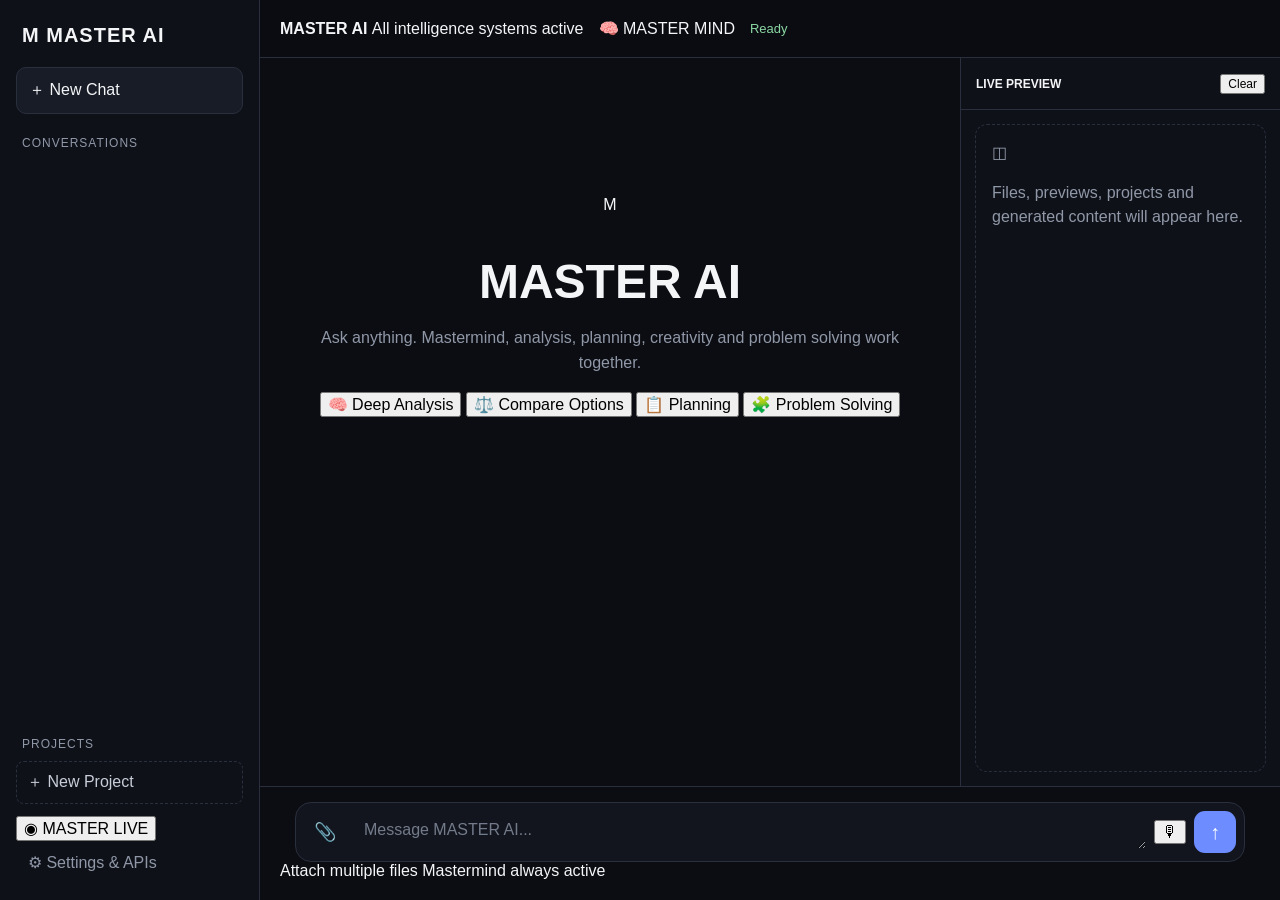
==== commit a69d74c8: "Update index.html" ====
--- a/index.html
+++ b/index.html
@@ -5,75 +5,123 @@
 
   <meta
     name="viewport"
-    content="width=device-width, initial-scale=1.0"
+    content="width=device-width, initial-scale=1.0, viewport-fit=cover"
   >
 
+  <meta
+    name="theme-color"
+    content="#0b0d12"
+  >
+
   <title>MASTER AI</title>
 
-  <link rel="stylesheet" href="style.css">
+  <link
+    rel="stylesheet"
+    href="style.css"
+  >
 </head>
 
 <body>
 
 <div class="app">
 
-  <!-- SIDEBAR -->
-  <aside class="sidebar" id="sidebar">
-
-    <div class="logo">
-      MASTER AI
-    </div>
-
-    <button
-      class="new-chat"
-      id="newChatButton"
-    >
-      ＋ New Chat
-    </button>
-
-
-    <div class="history">
+  <!-- =====================================
+       SIDEBAR
+  ====================================== -->
+
+  <aside
+    class="sidebar"
+    id="sidebar"
+  >
+
+    <div class="sidebar-top">
+
+      <div class="logo">
+        <span class="logo-mark">M</span>
+        <span>MASTER AI</span>
+      </div>
+
+      <button
+        class="new-chat"
+        id="newChatButton"
+        type="button"
+      >
+        <span>＋</span>
+        New Chat
+      </button>
+
+    </div>
+
+
+    <!-- HISTORY -->
+
+    <section class="history">
 
       <div class="section-title">
-        History
+        Conversations
       </div>
 
       <div
         class="history-list"
         id="historyList"
-      ></div>
-
-    </div>
-
-
-    <div class="projects">
+      >
+
+        <!-- JavaScript history -->
+
+      </div>
+
+    </section>
+
+
+    <!-- PROJECTS -->
+
+    <section class="projects">
 
       <div class="section-title">
         Projects
       </div>
-
-      <button
-        class="project-item create-project"
-        id="createProjectButton"
-      >
-        ＋ Create Project
-      </button>
 
       <div
         class="project-list"
         id="projectList"
-      ></div>
-
-    </div>
-
+      >
+
+        <!-- JavaScript projects -->
+
+      </div>
+
+      <button
+        class="project-item create-project"
+        id="createProjectButton"
+        type="button"
+      >
+        ＋ New Project
+      </button>
+
+    </section>
+
+
+    <!-- SIDEBAR BOTTOM -->
 
     <div class="sidebar-bottom">
+
+      <button
+        class="sidebar-action"
+        id="liveButton"
+        type="button"
+      >
+        <span class="action-icon">◉</span>
+        MASTER LIVE
+      </button>
+
 
       <button
         class="settings-button"
         id="settingsButton"
-      >
-        ⚙ Settings
+        type="button"
+      >
+        <span>⚙</span>
+        Settings & APIs
       </button>
 
     </div>
@@ -81,68 +129,198 @@
   </aside>
 
 
-  <!-- MAIN -->
+  <!-- =====================================
+       MOBILE OVERLAY
+  ====================================== -->
+
+  <div
+    class="sidebar-overlay"
+    id="sidebarOverlay"
+    aria-hidden="true"
+  ></div>
+
+
+  <!-- =====================================
+       MAIN
+  ====================================== -->
+
   <main class="main">
 
+
     <!-- TOPBAR -->
+
     <header class="topbar">
 
       <button
         class="menu-button"
         id="menuButton"
+        type="button"
         aria-label="Open menu"
       >
         ☰
       </button>
 
-      <strong id="chatTitle">
-        MASTER AI
-      </strong>
-
-      <span class="status">
-        ● Ready
-      </span>
+
+      <div class="topbar-title">
+
+        <strong>
+          MASTER AI
+        </strong>
+
+        <span
+          class="master-status"
+          id="masterStatus"
+        >
+          All intelligence systems active
+        </span>
+
+      </div>
+
+
+      <!-- MASTER MIND ALWAYS ACTIVE -->
+
+      <div
+        class="mastermind-indicator"
+        id="mastermindIndicator"
+        title="Mastermind analysis is always active"
+      >
+        <span class="brain-icon">
+          🧠
+        </span>
+
+        <span class="indicator-text">
+          MASTER MIND
+        </span>
+
+        <span class="active-dot"></span>
+
+      </div>
+
+
+      <div
+        class="status"
+        id="status"
+      >
+        Ready
+      </div>
 
     </header>
 
 
     <!-- CONTENT -->
-    <section class="content">
+
+    <div class="content">
+
 
       <!-- CHAT -->
-      <div
+
+      <section
         class="chat"
         id="chat"
       >
 
-        <div class="welcome">
+
+        <!-- WELCOME -->
+
+        <div
+          class="welcome"
+          id="welcome"
+        >
+
+          <div class="master-orb small-orb">
+
+            <div class="orb-ring ring-one"></div>
+
+            <div class="orb-ring ring-two"></div>
+
+            <div class="orb-core">
+              M
+            </div>
+
+          </div>
+
 
           <h1>
-            How can I help?
+            MASTER AI
           </h1>
 
+
           <p>
-            MASTER AI — Chat, Projects,
-            Analysis and Future Tools.
+            Ask anything. Mastermind, analysis, planning,
+            creativity and problem solving work together.
           </p>
 
+
+          <div class="capability-grid">
+
+            <button
+              class="capability-card"
+              data-prompt="Help me analyze this problem deeply."
+              type="button"
+            >
+              <span>🧠</span>
+              Deep Analysis
+            </button>
+
+
+            <button
+              class="capability-card"
+              data-prompt="Compare all possible options and consequences."
+              type="button"
+            >
+              <span>⚖️</span>
+              Compare Options
+            </button>
+
+
+            <button
+              class="capability-card"
+              data-prompt="Create a detailed plan for my goal."
+              type="button"
+            >
+              <span>📋</span>
+              Planning
+            </button>
+
+
+            <button
+              class="capability-card"
+              data-prompt="Help me solve this problem step by step."
+              type="button"
+            >
+              <span>🧩</span>
+              Problem Solving
+            </button>
+
+          </div>
+
         </div>
 
-      </div>
-
-
-      <!-- PREVIEW -->
-      <aside class="canvas">
+      </section>
+
+
+      <!-- =====================================
+           PREVIEW PANEL
+      ====================================== -->
+
+      <aside
+        class="canvas"
+        id="canvas"
+      >
 
         <div class="canvas-header">
 
           <span class="canvas-title">
-            Preview
+            LIVE PREVIEW
           </span>
 
-          <span>
-            Workspace
-          </span>
+          <button
+            class="canvas-clear"
+            id="clearPreviewButton"
+            type="button"
+          >
+            Clear
+          </button>
 
         </div>
 
@@ -151,18 +329,46 @@
           class="preview"
           id="preview"
         >
-          Preview workspace will appear here.
+
+          <div class="preview-empty">
+
+            <span class="preview-icon">
+              ◫
+            </span>
+
+            <p>
+              Files, previews, projects and
+              generated content will appear here.
+            </p>
+
+          </div>
+
         </div>
 
       </aside>
 
-    </section>
-
-
-    <!-- INPUT -->
+    </div>
+
+
+    <!-- =====================================
+         INPUT AREA
+    ====================================== -->
+
     <div class="input-area">
 
+
+      <!-- ATTACHMENT LIST -->
+
+      <div
+        class="attachment-name"
+        id="attachmentName"
+      ></div>
+
+
       <div class="input-box">
+
+
+        <!-- ATTACH -->
 
         <button
           class="attach"
@@ -182,23 +388,34 @@
         >
 
 
+        <!-- MESSAGE -->
+
         <div class="input-wrap">
 
-          <div
-            class="attachment-name"
-            id="attachmentName"
-          ></div>
-
-
-          <input
+          <textarea
             id="messageInput"
-            type="text"
-            placeholder="Message MASTER..."
+            placeholder="Message MASTER AI..."
+            rows="1"
             autocomplete="off"
-          >
+          ></textarea>
 
         </div>
 
+
+        <!-- LIVE -->
+
+        <button
+          class="mic-button"
+          id="micButton"
+          type="button"
+          aria-label="Start voice input"
+          title="Voice input"
+        >
+          🎙
+        </button>
+
+
+        <!-- SEND -->
 
         <button
           class="send"
@@ -211,48 +428,134 @@
 
       </div>
 
-    </div>
+
+      <div class="input-footer">
+
+        <span
+          id="attachmentStatus"
+        >
+          Attach multiple files
+        </span>
+
+
+        <span>
+          Mastermind always active
+        </span>
+
+      </div>
+
+    </div>
+
 
   </main>
 
 </div>
 
 
-<!-- PROJECT MODAL -->
+<!-- =====================================
+     MASTER LIVE MODAL
+===================================== -->
+
 <div
-  class="modal"
-  id="projectModal"
+  class="modal live-modal"
+  id="liveModal"
+  aria-hidden="true"
 >
 
-  <div class="modal-box">
-
-    <h2>
-      Create Project
-    </h2>
-
-
-    <input
-      id="projectNameInput"
-      type="text"
-      placeholder="Project name..."
-    >
-
-
-    <div class="modal-actions">
-
-      <button
-        id="cancelProjectButton"
-        type="button"
-      >
-        Cancel
-      </button>
-
-
-      <button
-        id="confirmProjectButton"
-        type="button"
-      >
-        Create
+  <div class="live-background"></div>
+
+
+  <div class="live-container">
+
+
+    <div class="live-header">
+
+      <div>
+
+        <span class="live-label">
+          MASTER LIVE
+        </span>
+
+        <div
+          class="live-status"
+          id="liveStatus"
+        >
+          Tap the circle to start
+        </div>
+
+      </div>
+
+
+      <button
+        class="live-close"
+        id="closeLiveButton"
+        type="button"
+        aria-label="Close MASTER LIVE"
+      >
+        ×
+      </button>
+
+    </div>
+
+
+    <!-- LIVE CIRCLE -->
+
+    <button
+      class="live-orb"
+      id="liveOrb"
+      type="button"
+      aria-label="Start voice conversation"
+    >
+
+      <span class="live-orb-ring ring-a"></span>
+
+      <span class="live-orb-ring ring-b"></span>
+
+      <span class="live-orb-ring ring-c"></span>
+
+
+      <span class="live-orb-core">
+
+        <span class="live-wave">
+          ∿
+        </span>
+
+      </span>
+
+    </button>
+
+
+    <!-- LIVE TRANSCRIPT -->
+
+    <div
+      class="live-transcript"
+      id="liveTranscript"
+    >
+
+      <p class="transcript-placeholder">
+        Your live conversation will appear here.
+      </p>
+
+    </div>
+
+
+    <div class="live-footer">
+
+      <button
+        class="live-control"
+        id="toggleSpeechButton"
+        type="button"
+      >
+        🔊 Voice On
+      </button>
+
+
+      <button
+        class="live-control danger-control"
+        id="stopLiveButton"
+        type="button"
+      >
+        Stop
       </button>
 
     </div>
@@ -262,19 +565,34 @@
 </div>
 
 
-<!-- SETTINGS MODAL -->
+<!-- =====================================
+     SETTINGS MODAL
+===================================== -->
+
 <div
   class="modal"
   id="settingsModal"
+  aria-hidden="true"
 >
 
-  <div class="modal-box settings-box">
+  <div
+    class="modal-box settings-box"
+  >
+
 
     <div class="settings-header">
 
-      <h2>
-        Settings
-      </h2>
+      <div>
+
+        <h2>
+          MASTER Settings
+        </h2>
+
+        <p class="settings-subtitle">
+          AI providers, memory and system controls
+        </p>
+
+      </div>
 
 
       <button
@@ -288,19 +606,24 @@
     </div>
 
 
-    <p class="settings-note">
-
-      Configure the active AI provider.
-
-    </p>
+    <hr>
+
+
+    <!-- PROVIDER -->
+
+    <h3>
+      AI Provider
+    </h3>
 
 
     <label for="providerSelect">
-      AI Provider
+      Active Provider
     </label>
 
-    <select id="providerSelect">
-
+
+    <select
+      id="providerSelect"
+    >
       <option value="deepseek">
         DeepSeek
       </option>
@@ -310,7 +633,7 @@
       </option>
 
       <option value="gemini">
-        Gemini
+        Google Gemini
       </option>
 
       <option value="claude">
@@ -324,38 +647,39 @@
     </select>
 
 
-    <label for="providerApiKey">
+    <label for="apiUrlInput">
+      API URL
+    </label>
+
+
+    <input
+      id="apiUrlInput"
+      type="url"
+      placeholder="https://..."
+    >
+
+
+    <label for="modelInput">
+      Model
+    </label>
+
+
+    <input
+      id="modelInput"
+      type="text"
+      placeholder="Model name"
+    >
+
+
+    <label for="apiKeyInput">
       API Key
     </label>
 
+
     <input
-      id="providerApiKey"
+      id="apiKeyInput"
       type="password"
-      placeholder="Paste API key here"
-      autocomplete="off"
-    >
-
-
-    <label for="providerEndpoint">
-      API Endpoint
-    </label>
-
-    <input
-      id="providerEndpoint"
-      type="text"
-      placeholder="API endpoint"
-      autocomplete="off"
-    >
-
-
-    <label for="providerModel">
-      Model
-    </label>
-
-    <input
-      id="providerModel"
-      type="text"
-      placeholder="Model name"
+      placeholder="Paste API key"
       autocomplete="off"
     >
 
@@ -378,28 +702,137 @@
     <hr>
 
 
+    <!-- MEMORY -->
+
     <h3>
-      Future Modules
+      Memory
     </h3>
 
+
     <p class="settings-note">
-
-      🧠 Mastermind<br>
-      🧊 3D Workspace<br>
-      ✏️ Editing Tools<br>
-      📱 Device Hub<br>
-      🤖 Multiple AI Providers
-
+      MASTER can use saved preferences and conversation
+      context. Memory controls will be managed here.
     </p>
 
+
+    <div class="settings-row">
+
+      <span>
+        Personal memory
+      </span>
+
+      <span
+        class="setting-badge active"
+        id="memoryStatus"
+      >
+        Active
+      </span>
+
+    </div>
+
+
+    <button
+      class="secondary-button"
+      id="clearMemoryButton"
+      type="button"
+    >
+      Clear Local Memory
+    </button>
+
+
+    <hr>
+
+
+    <!-- MULTI AI -->
+
+    <h3>
+      Multi-AI Intelligence
+    </h3>
+
+
+    <p class="settings-note">
+      MASTER can be expanded with multiple AI providers.
+      The orchestrator decides which configured providers
+      are available for a task.
+    </p>
+
+
+    <div
+      class="provider-summary"
+      id="providerSummary"
+    ></div>
+
+
+    <button
+      class="secondary-button"
+      id="addProviderButton"
+      type="button"
+    >
+      + Add Provider
+    </button>
+
+
   </div>
 
 </div>
 
 
-<!-- IMPORTANT:
-     Config and modules load BEFORE app.js
--->
+<!-- =====================================
+     PROJECT MODAL
+===================================== -->
+
+<div
+  class="modal"
+  id="projectModal"
+  aria-hidden="true"
+>
+
+  <div class="modal-box">
+
+    <h2>
+      Create Project
+    </h2>
+
+
+    <label for="projectNameInput">
+      Project Name
+    </label>
+
+
+    <input
+      id="projectNameInput"
+      type="text"
+      placeholder="My project"
+    >
+
+
+    <div class="modal-actions">
+
+      <button
+        id="cancelProjectButton"
+        type="button"
+      >
+        Cancel
+      </button>
+
+
+      <button
+        id="saveProjectButton"
+        type="button"
+      >
+        Create
+      </button>
+
+    </div>
+
+  </div>
+
+</div>
+
+
+<!-- =====================================
+     SCRIPTS
+===================================== -->
 
 <script src="api-config.js"></script>
 
--- a/style.css
+++ b/style.css
@@ -1,40 +1,44 @@
-/* =========================
-   MASTER — STYLE
-========================= */
+/* =========================================
+   MASTER AI — MAIN STYLES
+========================================= */
+
+:root {
+  --bg: #0b0d12;
+  --panel: #12151d;
+  --panel-2: #181c26;
+  --border: #292f3d;
+  --text: #f3f5f7;
+  --muted: #9098a8;
+  --accent: #6d8cff;
+  --accent-hover: #5878f5;
+  --user: #26345f;
+  --master: #1a1e28;
+  --danger: #ff6b6b;
+}
 
 * {
   box-sizing: border-box;
+}
+
+html,
+body {
+  width: 100%;
+  height: 100%;
   margin: 0;
   padding: 0;
-}
-
-:root {
-  --bg: #0d0d0f;
-  --panel: #141416;
-  --panel-2: #202024;
-  --panel-3: #18181b;
-  --border: #29292d;
-  --border-light: #3a3a42;
-  --text: #f5f5f5;
-  --muted: #9b9ba3;
-  --danger: #ff6b6b;
-}
-
-html,
-body {
-  height: 100%;
 }
 
 body {
   background: var(--bg);
   color: var(--text);
-  font-family: Arial, sans-serif;
+  font-family: Arial, Helvetica, sans-serif;
   overflow: hidden;
 }
 
 button,
 input,
-select {
+select,
+textarea {
   font: inherit;
 }
 
@@ -42,95 +46,115 @@
   cursor: pointer;
 }
 
-button:disabled {
-  opacity: 0.55;
-  cursor: not-allowed;
-}
-
-/* =========================
+
+/* =========================================
    APP
-========================= */
+========================================= */
 
 .app {
-  display: flex;
+  width: 100%;
+  height: 100vh;
   height: 100dvh;
-  min-height: 100dvh;
-}
-
-/* =========================
+
+  display: flex;
+
+  overflow: hidden;
+}
+
+
+/* =========================================
    SIDEBAR
-========================= */
+========================================= */
 
 .sidebar {
   width: 260px;
-  flex: 0 0 260px;
-  background: var(--panel);
+  min-width: 260px;
+  height: 100%;
+
+  background: #0e1118;
   border-right: 1px solid var(--border);
-  padding: 18px;
+
   display: flex;
   flex-direction: column;
-  gap: 18px;
-  overflow-y: auto;
+
+  padding: 16px;
+
+  overflow: hidden;
 }
 
 .logo {
-  font-size: 22px;
-  font-weight: bold;
-  letter-spacing: 2px;
-  padding: 4px 2px;
+  font-size: 20px;
+  font-weight: 800;
+  letter-spacing: 1px;
+
+  padding: 8px 6px 20px;
 }
 
 .new-chat {
   width: 100%;
-  padding: 13px;
-  border: 1px solid var(--border-light);
+
+  border: 1px solid var(--border);
+  background: var(--panel-2);
+  color: var(--text);
+
   border-radius: 10px;
-  background: var(--panel-2);
-  color: white;
-  font-size: 15px;
-  transition: transform 0.15s ease, background 0.15s ease;
+
+  padding: 12px;
+
+  text-align: left;
 }
 
 .new-chat:hover {
-  background: #29292f;
-}
-
-.new-chat:active {
-  transform: scale(0.98);
+  background: #222837;
 }
 
 .history,
 .projects {
-  min-width: 0;
+  margin-top: 22px;
+  overflow-y: auto;
+}
+
+.history {
+  flex: 1;
 }
 
 .section-title {
-  color: #8d8d96;
+  color: var(--muted);
+
   font-size: 12px;
-  margin: 8px 0 10px;
   text-transform: uppercase;
-  letter-spacing: 0.7px;
+  letter-spacing: 1px;
+
+  margin-bottom: 10px;
+  padding-left: 6px;
 }
 
 .history-list,
 .project-list {
   display: flex;
   flex-direction: column;
-  gap: 4px;
+
+  gap: 5px;
 }
 
 .history-item,
 .project-item {
   width: 100%;
+
   border: none;
   background: transparent;
+
+  color: #c8ced9;
+
   padding: 10px;
-  color: #c8c8cc;
+
   border-radius: 8px;
-  font-size: 14px;
+
   text-align: left;
-  word-break: break-word;
-  transition: background 0.15s ease;
+
+  white-space: nowrap;
+  overflow: hidden;
+  text-overflow: ellipsis;
 }
 
 .history-item:hover,
@@ -139,28 +163,31 @@
 }
 
 .history-item.active {
-  background: #2a2a30;
+  background: #202735;
   color: white;
 }
 
 .create-project {
-  border: 1px dashed var(--border-light);
-  margin-bottom: 7px;
+  border: 1px dashed var(--border);
 }
 
 .sidebar-bottom {
-  margin-top: auto;
   padding-top: 12px;
 }
 
 .settings-button {
   width: 100%;
-  border: 1px solid var(--border);
+
+  border: none;
   background: transparent;
-  color: var(--muted);
-  border-radius: 10px;
-  padding: 11px;
+
+  color: var(--muted);
+
+  padding: 12px;
+
   text-align: left;
+
+  border-radius: 8px;
 }
 
 .settings-button:hover {
@@ -168,223 +195,275 @@
   color: white;
 }
 
-/* =========================
+
+/* =========================================
    MAIN
-========================= */
+========================================= */
 
 .main {
   flex: 1;
+
   min-width: 0;
   min-height: 0;
+
+  height: 100%;
+
   display: flex;
   flex-direction: column;
-}
-
-/* =========================
+
+  overflow: hidden;
+}
+
+
+/* =========================================
    TOPBAR
-========================= */
+========================================= */
 
 .topbar {
-  height: 65px;
-  flex: 0 0 65px;
+  height: 58px;
+  min-height: 58px;
+
+  flex-shrink: 0;
+
   border-bottom: 1px solid var(--border);
+
+  display: flex;
+  align-items: center;
+
+  gap: 15px;
+
+  padding: 0 20px;
+
+  background: rgba(11, 13, 18, 0.9);
+}
+
+.topbar strong {
+  flex: 1;
+}
+
+.menu-button {
+  display: none;
+
+  border: none;
+  background: transparent;
+
+  color: white;
+
+  font-size: 22px;
+
+  padding: 8px;
+}
+
+.status {
+  color: #8bd7a3;
+  font-size: 13px;
+}
+
+
+/* =========================================
+   CONTENT
+========================================= */
+
+.content {
+  flex: 1;
+
+  min-height: 0;
+
+  display: flex;
+
+  overflow: hidden;
+}
+
+
+/* =========================================
+   CHAT
+========================================= */
+
+.chat {
+  flex: 1;
+
+  min-width: 0;
+  min-height: 0;
+
+  overflow-y: auto;
+  overflow-x: hidden;
+
+  padding: 30px;
+
+  scroll-behavior: smooth;
+
+  -webkit-overflow-scrolling: touch;
+}
+
+.welcome {
+  max-width: 700px;
+
+  margin: 12vh auto;
+
+  text-align: center;
+}
+
+.welcome h1 {
+  font-size: clamp(30px, 5vw, 48px);
+
+  margin-bottom: 12px;
+}
+
+.welcome p {
+  color: var(--muted);
+  line-height: 1.6;
+}
+
+.message {
+  width: fit-content;
+
+  max-width: min(800px, 90%);
+
+  padding: 14px 16px;
+
+  margin: 12px 0;
+
+  border-radius: 14px;
+
+  line-height: 1.55;
+
+  white-space: pre-wrap;
+  word-break: break-word;
+}
+
+.message.user {
+  margin-left: auto;
+
+  background: var(--user);
+
+  border-bottom-right-radius: 4px;
+}
+
+.message.master {
+  margin-right: auto;
+
+  background: var(--master);
+
+  border: 1px solid var(--border);
+
+  border-bottom-left-radius: 4px;
+}
+
+.message.master strong {
+  color: var(--accent);
+  font-size: 13px;
+}
+
+.file-note {
+  display: block;
+
+  margin-top: 10px;
+
+  color: var(--muted);
+
+  font-size: 13px;
+}
+
+.loading-message {
+  color: var(--muted);
+}
+
+
+/* =========================================
+   PREVIEW
+========================================= */
+
+.canvas {
+  width: 320px;
+  min-width: 280px;
+
+  border-left: 1px solid var(--border);
+
+  background: #0e1118;
+
+  display: flex;
+  flex-direction: column;
+
+  min-height: 0;
+}
+
+.canvas-header {
+  min-height: 52px;
+
+  padding: 0 15px;
+
+  border-bottom: 1px solid var(--border);
+
   display: flex;
   align-items: center;
   justify-content: space-between;
-  padding: 0 25px;
-  gap: 15px;
-}
-
-.menu-button {
-  display: none;
-  border: 0;
-  background: transparent;
-  color: white;
-  font-size: 24px;
-  width: 42px;
-  height: 42px;
-  border-radius: 10px;
-}
-
-.topbar strong {
-  overflow: hidden;
-  text-overflow: ellipsis;
-  white-space: nowrap;
-}
-
-.status {
-  color: var(--muted);
-  font-size: 14px;
-  white-space: nowrap;
-}
-
-/* =========================
-   CONTENT
-========================= */
-
-.content {
-  flex: 1;
-  min-height: 0;
-  display: flex;
-  overflow: hidden;
-}
-
-/* =========================
-   CHAT
-========================= */
-
-.chat {
-  flex: 1;
-  min-width: 0;
-  padding: 40px;
-  overflow-y: auto;
-  overscroll-behavior: contain;
-}
-
-.welcome {
-  max-width: 700px;
-  margin: 60px auto;
-}
-
-.welcome h1 {
-  font-size: 38px;
-  margin-bottom: 12px;
-}
-
-.welcome p {
-  color: #9c9ca4;
-  line-height: 1.6;
-}
-
-/* =========================
-   MESSAGES
-========================= */
-
-.message {
-  max-width: 760px;
-  margin: 15px auto;
-  padding: 14px 16px;
-  border-radius: 14px;
-  line-height: 1.55;
-  word-break: break-word;
-  white-space: pre-wrap;
-}
-
-.message.user {
-  background: #27272b;
-  margin-right: 0;
-}
-
-.message.master {
-  background: #18181b;
-  border: 1px solid #222227;
-}
-
-.message.master strong {
-  display: inline-block;
-  margin-bottom: 4px;
-  font-size: 13px;
-  letter-spacing: 0.5px;
-}
-
-.file-note {
-  display: block;
-  margin-top: 8px;
-  color: #aaaab2;
-  font-size: 13px;
-}
-
-.loading-message {
-  color: var(--muted);
-  font-style: italic;
-}
-
-/* =========================
-   CANVAS
-========================= */
-
-.canvas {
-  width: 42%;
-  min-width: 320px;
-  border-left: 1px solid var(--border);
-  background: #111113;
-  padding: 20px;
-  display: flex;
-  flex-direction: column;
-}
-
-.canvas-header {
-  display: flex;
-  justify-content: space-between;
-  align-items: center;
-  margin-bottom: 18px;
-  color: var(--muted);
-  font-size: 14px;
+
+  color: var(--muted);
+
+  font-size: 12px;
 }
 
 .canvas-title {
-  font-weight: bold;
-  color: white;
+  color: var(--text);
+  font-weight: 700;
 }
 
 .preview {
   flex: 1;
+
   min-height: 0;
-  border: 1px dashed #3a3a40;
+
+  margin: 14px;
+  padding: 16px;
+
+  border: 1px dashed var(--border);
   border-radius: 12px;
+
+  color: var(--muted);
+
+  overflow: auto;
+
+  line-height: 1.5;
+}
+
+
+/* =========================================
+   INPUT
+========================================= */
+
+.input-area {
+  width: 100%;
+
+  flex-shrink: 0;
+
+  padding: 15px 20px 20px;
+
+  border-top: 1px solid var(--border);
+
+  background: var(--bg);
+}
+
+.input-box {
+  width: 100%;
+
+  max-width: 950px;
+
+  margin: auto;
+
+  min-height: 58px;
+
+  border: 1px solid var(--border);
+
+  background: var(--panel);
+
+  border-radius: 16px;
+
   display: flex;
   align-items: center;
-  justify-content: center;
-  color: #777780;
-  text-align: center;
-  padding: 20px;
-  overflow: auto;
-}
-
-/* =========================
-   INPUT
-========================= */
-
-.input-area {
-  flex: 0 0 auto;
-  border-top: 1px solid var(--border);
-  background: var(--bg);
-  padding: 16px 30px calc(16px + env(safe-area-inset-bottom));
-}
-
-.input-box {
-  max-width: 900px;
-  margin: 0 auto;
-  background: var(--panel-2);
-  border: 1px solid #34343a;
-  border-radius: 16px;
+
+  gap: 8px;
+
   padding: 8px;
-  display: flex;
-  align-items: center;
-  gap: 8px;
-  min-height: 58px;
-}
-
-.attach,
-.send {
-  border: none;
-  display: grid;
-  place-items: center;
-  flex: 0 0 auto;
-}
-
-.attach {
-  width: 42px;
-  height: 42px;
-  border-radius: 10px;
-  background: transparent;
-  color: #d8d8dc;
-  font-size: 21px;
-}
-
-.attach:hover,
-.attach:active {
-  background: #303036;
 }
 
 .input-wrap {
@@ -392,63 +471,117 @@
   min-width: 0;
 }
 
-.input-wrap input {
+#messageInput {
   width: 100%;
+
   min-width: 0;
-  background: transparent;
+
   border: none;
   outline: none;
+
+  background: transparent;
+
+  color: var(--text);
+
+  padding: 10px;
+
+  font-size: 16px;
+}
+
+#messageInput::placeholder {
+  color: #737b8b;
+}
+
+.attach,
+.send {
+  width: 42px;
+  height: 42px;
+
+  min-width: 42px;
+
+  border: none;
+
+  border-radius: 11px;
+
+  display: grid;
+  place-items: center;
+}
+
+.attach {
+  background: transparent;
+
+  color: var(--muted);
+
+  font-size: 18px;
+}
+
+.attach:hover {
+  background: var(--panel-2);
   color: white;
-  font-size: 16px;
-  padding: 9px 4px;
-}
-
-.input-wrap input::placeholder {
-  color: #85858d;
+}
+
+.send {
+  background: var(--accent);
+
+  color: white;
+
+  font-size: 20px;
+  font-weight: bold;
+}
+
+.send:hover {
+  background: var(--accent-hover);
+}
+
+.send:disabled {
+  opacity: 0.5;
+  cursor: not-allowed;
 }
 
 .attachment-name {
   display: none;
-  color: var(--muted);
+
+  padding: 7px 10px;
+
+  margin-bottom: 4px;
+
+  border-radius: 8px;
+
+  background: #202735;
+
+  color: #b9c2d3;
+
   font-size: 12px;
-  padding: 0 4px 5px;
-  white-space: nowrap;
-  overflow: hidden;
-  text-overflow: ellipsis;
+
+  max-height: 100px;
+
+  overflow: auto;
 }
 
 .attachment-name.show {
   display: block;
 }
 
-.send {
-  width: 44px;
-  height: 44px;
-  border-radius: 12px;
-  background: white;
-  color: black;
-  font-size: 23px;
-  line-height: 1;
-  transition: transform 0.15s ease;
-}
-
-.send:active {
-  transform: scale(0.96);
-}
-
-/* =========================
+
+/* =========================================
    MODALS
-========================= */
+========================================= */
 
 .modal {
   position: fixed;
+
   inset: 0;
-  z-index: 50;
+
+  z-index: 500;
+
   display: none;
+
   align-items: center;
   justify-content: center;
+
   padding: 20px;
-  background: rgba(0, 0, 0, 0.62);
+
+  background: rgba(0, 0, 0, 0.65);
 }
 
 .modal.show {
@@ -456,67 +589,94 @@
 }
 
 .modal-box {
-  width: min(100%, 460px);
+  width: min(100%, 450px);
+
+  max-height: 90vh;
   max-height: 90dvh;
+
   overflow-y: auto;
-  background: #171719;
-  border: 1px solid var(--border-light);
+
+  background: #141822;
+
+  border: 1px solid var(--border);
+
   border-radius: 16px;
+
   padding: 22px;
-  box-shadow: 0 20px 60px rgba(0, 0, 0, 0.45);
 }
 
 .modal-box h2 {
-  margin-bottom: 16px;
-  font-size: 21px;
+  margin-top: 0;
 }
 
 .modal-box h3 {
-  margin: 16px 0 8px;
-  font-size: 16px;
-}
-
-.modal-box > input,
-.settings-box input,
-.settings-box select {
+  margin-bottom: 8px;
+}
+
+.modal-box label {
+  display: block;
+
+  color: var(--muted);
+
+  font-size: 13px;
+
+  margin: 15px 0 7px;
+}
+
+.modal-box input,
+.modal-box select {
   width: 100%;
-  border: 1px solid #3a3a40;
-  background: #101012;
+
+  border: 1px solid var(--border);
+
+  border-radius: 9px;
+
+  background: #0d1017;
+
+  color: var(--text);
+
+  outline: none;
+
+  padding: 12px;
+}
+
+.modal-box input:focus,
+.modal-box select:focus {
+  border-color: var(--accent);
+}
+
+.modal-actions {
+  display: flex;
+
+  justify-content: flex-end;
+
+  gap: 10px;
+
+  margin-top: 18px;
+}
+
+.modal-actions button,
+.save-provider {
+  border: none;
+
+  border-radius: 9px;
+
+  padding: 11px 16px;
+
   color: white;
-  border-radius: 10px;
-  padding: 12px;
-  outline: none;
-}
-
-.modal-box > input:focus,
-.settings-box input:focus,
-.settings-box select:focus {
-  border-color: #6a6a75;
-}
-
-.modal-actions {
-  display: flex;
-  justify-content: flex-end;
-  gap: 10px;
-  margin-top: 16px;
-}
-
-.modal-actions button {
-  border: 1px solid var(--border-light);
-  background: var(--panel-2);
-  color: white;
-  padding: 10px 15px;
-  border-radius: 9px;
-}
-
-.modal-actions button:last-child {
-  background: white;
-  color: black;
-}
-
-/* =========================
-   SETTINGS
-========================= */
+
+  background: #252b38;
+}
+
+.modal-actions button:last-child,
+.save-provider {
+  background: var(--accent);
+}
+
+.modal-actions button:last-child:hover,
+.save-provider:hover {
+  background: var(--accent-hover);
+}
 
 .settings-box {
   width: min(100%, 520px);
@@ -524,104 +684,133 @@
 
 .settings-header {
   display: flex;
+
   align-items: center;
   justify-content: space-between;
-  gap: 15px;
 }
 
 .settings-header h2 {
-  margin: 0;
+  margin-bottom: 0;
 }
 
 #closeSettingsButton {
-  width: 38px;
-  height: 38px;
   border: none;
-  border-radius: 9px;
+
   background: transparent;
+
+  color: var(--muted);
+
+  font-size: 28px;
+}
+
+#closeSettingsButton:hover {
   color: white;
-  font-size: 25px;
-}
-
-#closeSettingsButton:hover {
-  background: var(--panel-2);
 }
 
 .settings-note {
   color: var(--muted);
+
+  line-height: 1.6;
+
   font-size: 13px;
-  line-height: 1.5;
-  margin: 14px 0;
-}
-
-.settings-box label {
-  display: block;
-  color: #d7d7dc;
-  font-size: 13px;
-  margin: 15px 0 7px;
-}
-
-.save-provider {
-  width: 100%;
-  border: none;
-  border-radius: 10px;
-  background: white;
-  color: black;
-  padding: 12px;
-  margin-top: 18px;
-  font-weight: bold;
 }
 
 .settings-status {
   min-height: 20px;
-  color: var(--muted);
+
+  margin-top: 10px;
+
+  color: #8bd7a3;
+
   font-size: 13px;
-  margin-top: 10px;
 }
 
 .settings-box hr {
   border: none;
+
   border-top: 1px solid var(--border);
-  margin: 20px 0;
-}
-
-/* =========================
+
+  margin: 22px 0;
+}
+
+
+/* =========================================
+   SCROLLBARS
+========================================= */
+
+::-webkit-scrollbar {
+  width: 7px;
+}
+
+::-webkit-scrollbar-track {
+  background: transparent;
+}
+
+::-webkit-scrollbar-thumb {
+  background: #343b4a;
+
+  border-radius: 20px;
+}
+
+
+/* =========================================
+   TABLET
+========================================= */
+
+@media (max-width: 1050px) {
+
+  .canvas {
+    width: 260px;
+    min-width: 230px;
+  }
+
+}
+
+
+/* =========================================
    MOBILE
-========================= */
+========================================= */
 
 @media (max-width: 800px) {
 
   .app {
-    position: relative;
-  }
-
+    height: 100dvh;
+  }
+
+  /* Main screen full width */
+  .main {
+    width: 100%;
+  }
+
+  /* Sidebar hidden by default */
   .sidebar {
     position: fixed;
-    z-index: 20;
+
     top: 0;
+    left: 0;
     bottom: 0;
-    left: 0;
-    width: min(82vw, 300px);
-    transform: translateX(-105%);
-    transition: transform 0.2s ease;
-    box-shadow: 8px 0 30px rgba(0, 0, 0, 0.35);
-  }
-
+
+    z-index: 1000;
+
+    width: min(300px, 85vw);
+    min-width: min(300px, 85vw);
+
+    height: 100dvh;
+
+    transform: translateX(-100%);
+
+    transition: transform 0.25s ease;
+
+    box-shadow: 10px 0 30px rgba(0, 0, 0, 0.45);
+  }
+
+  /* Sidebar visible only when app.js adds .open */
   .sidebar.open {
     transform: translateX(0);
   }
 
   .menu-button {
-    display: grid;
-    place-items: center;
-  }
-
-  .topbar {
-    padding: 0 14px;
-  }
-
-  .status {
-    font-size: 12px;
+    display: block;
   }
 
   .canvas {
@@ -629,46 +818,56 @@
   }
 
   .chat {
-    padding: 22px 16px;
+    padding: 20px 14px;
+  }
+
+  .input-area {
+    padding: 10px 10px 16px;
+  }
+
+  .topbar {
+    padding: 0 12px;
+  }
+
+  .message {
+    max-width: 94%;
   }
 
   .welcome {
-    margin: 28px auto;
-  }
-
-  .welcome h1 {
-    font-size: 30px;
-  }
-
-  .message {
-    margin: 12px auto;
-    font-size: 15px;
+    margin: 8vh auto;
+  }
+
+}
+
+
+/* =========================================
+   SMALL MOBILE
+========================================= */
+
+@media (max-width: 420px) {
+
+  .status {
+    display: none;
+  }
+
+  .logo {
+    font-size: 18px;
+  }
+
+  .welcome {
+    margin: 7vh auto;
+  }
+
+  .modal {
+    padding: 10px;
+  }
+
+  .modal-box {
+    padding: 17px;
   }
 
   .input-area {
-    padding: 12px 12px calc(22px + env(safe-area-inset-bottom));
-  }
-
-  .input-box {
-    min-height: 56px;
-    border-radius: 15px;
-  }
-
-  .send {
-    width: 46px;
-    height: 46px;
-    font-size: 24px;
-  }
-
-  .modal {
-    align-items: flex-end;
-    padding: 10px;
-  }
-
-  .modal-box {
-    width: 100%;
-    max-height: 88dvh;
-    border-radius: 18px;
-  }
-
-}
+    padding: 8px 8px 14px;
+  }
+
+}
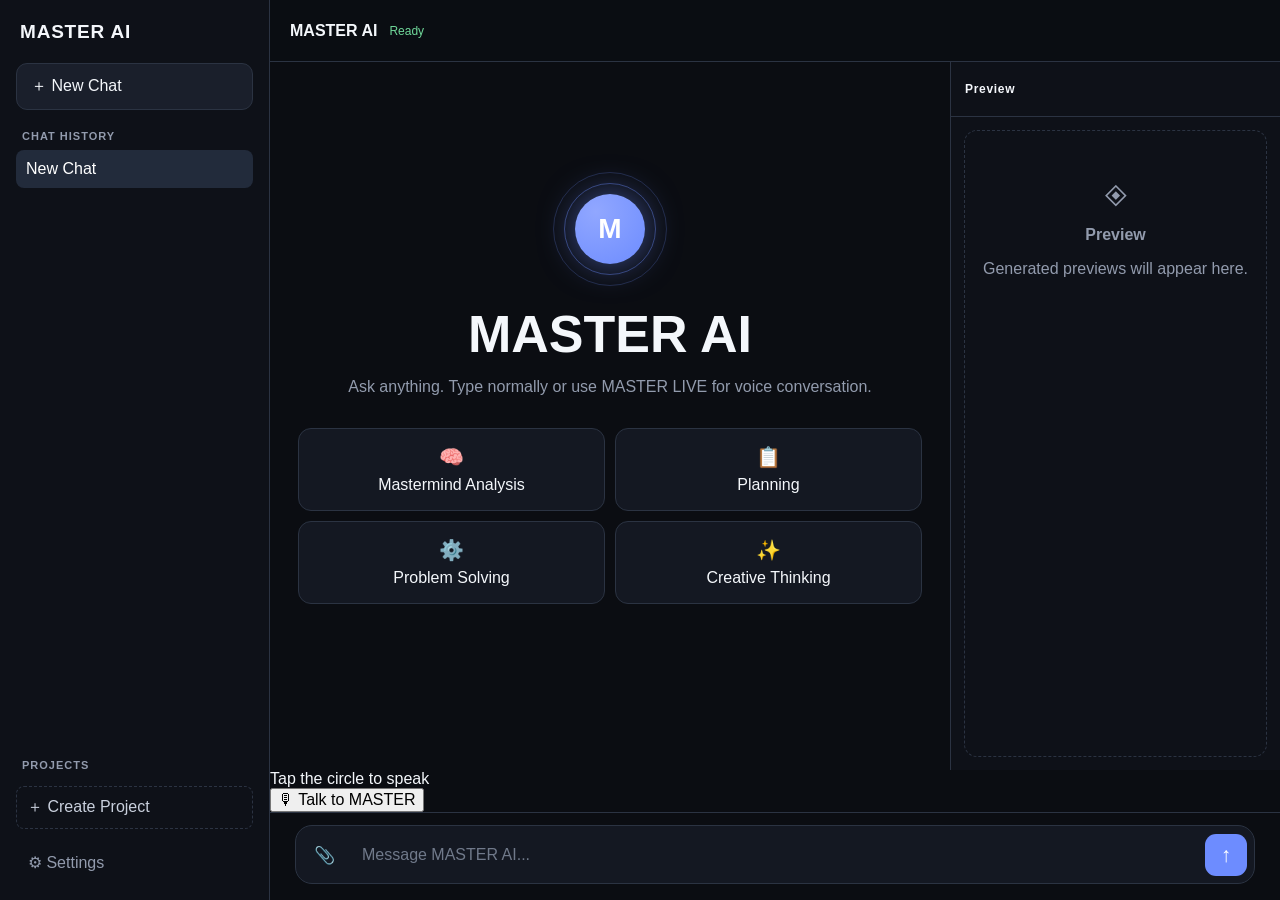
==== commit 9deba34a: "Update index.html" ====
--- a/index.html
+++ b/index.html
@@ -1,44 +1,33 @@
 <!DOCTYPE html>
-<html lang="en">
+<html lang="hi">
 <head>
   <meta charset="UTF-8">
 
   <meta
     name="viewport"
-    content="width=device-width, initial-scale=1.0, viewport-fit=cover"
+    content="width=device-width, initial-scale=1.0"
   >
 
-  <meta
-    name="theme-color"
-    content="#0b0d12"
-  >
-
   <title>MASTER AI</title>
 
-  <link
-    rel="stylesheet"
-    href="style.css"
-  >
+  <link rel="stylesheet" href="style.css">
 </head>
 
 <body>
 
-<div class="app">
-
-  <!-- =====================================
-       SIDEBAR
-  ====================================== -->
-
-  <aside
-    class="sidebar"
-    id="sidebar"
-  >
-
-    <div class="sidebar-top">
+  <div class="app">
+
+    <!-- ==============================
+         SIDEBAR
+    =============================== -->
+
+    <aside
+      class="sidebar"
+      id="sidebar"
+    >
 
       <div class="logo">
-        <span class="logo-mark">M</span>
-        <span>MASTER AI</span>
+        MASTER AI
       </div>
 
       <button
@@ -46,799 +35,460 @@
         id="newChatButton"
         type="button"
       >
-        <span>＋</span>
-        New Chat
+        ＋ New Chat
       </button>
 
-    </div>
-
-
-    <!-- HISTORY -->
-
-    <section class="history">
-
-      <div class="section-title">
-        Conversations
-      </div>
-
-      <div
-        class="history-list"
-        id="historyList"
-      >
-
-        <!-- JavaScript history -->
-
-      </div>
-
-    </section>
-
-
-    <!-- PROJECTS -->
-
-    <section class="projects">
-
-      <div class="section-title">
-        Projects
-      </div>
-
-      <div
-        class="project-list"
-        id="projectList"
-      >
-
-        <!-- JavaScript projects -->
-
-      </div>
-
-      <button
-        class="project-item create-project"
-        id="createProjectButton"
-        type="button"
-      >
-        ＋ New Project
-      </button>
-
-    </section>
-
-
-    <!-- SIDEBAR BOTTOM -->
-
-    <div class="sidebar-bottom">
-
-      <button
-        class="sidebar-action"
-        id="liveButton"
-        type="button"
-      >
-        <span class="action-icon">◉</span>
-        MASTER LIVE
-      </button>
-
-
-      <button
-        class="settings-button"
-        id="settingsButton"
-        type="button"
-      >
-        <span>⚙</span>
-        Settings & APIs
-      </button>
-
-    </div>
-
-  </aside>
-
-
-  <!-- =====================================
-       MOBILE OVERLAY
-  ====================================== -->
-
-  <div
-    class="sidebar-overlay"
-    id="sidebarOverlay"
-    aria-hidden="true"
-  ></div>
-
-
-  <!-- =====================================
-       MAIN
-  ====================================== -->
-
-  <main class="main">
-
-
-    <!-- TOPBAR -->
-
-    <header class="topbar">
-
-      <button
-        class="menu-button"
-        id="menuButton"
-        type="button"
-        aria-label="Open menu"
-      >
-        ☰
-      </button>
-
-
-      <div class="topbar-title">
+
+      <div class="history">
+
+        <div class="section-title">
+          Chat History
+        </div>
+
+        <div
+          class="history-list"
+          id="historyList"
+        ></div>
+
+      </div>
+
+
+      <div class="projects">
+
+        <div class="section-title">
+          Projects
+        </div>
+
+        <div
+          class="project-list"
+          id="projectList"
+        ></div>
+
+        <button
+          class="project-item create-project"
+          id="createProjectButton"
+          type="button"
+        >
+          ＋ Create Project
+        </button>
+
+      </div>
+
+
+      <div class="sidebar-bottom">
+
+        <button
+          class="settings-button"
+          id="settingsButton"
+          type="button"
+        >
+          ⚙ Settings
+        </button>
+
+      </div>
+
+    </aside>
+
+
+    <!-- ==============================
+         MAIN
+    =============================== -->
+
+    <main class="main">
+
+
+      <!-- TOPBAR -->
+
+      <header class="topbar">
+
+        <button
+          class="menu-button"
+          id="menuButton"
+          type="button"
+          aria-label="Open menu"
+        >
+          ☰
+        </button>
 
         <strong>
           MASTER AI
         </strong>
 
         <span
-          class="master-status"
-          id="masterStatus"
-        >
-          All intelligence systems active
+          class="status"
+          id="connectionStatus"
+        >
+          Ready
         </span>
 
-      </div>
-
-
-      <!-- MASTER MIND ALWAYS ACTIVE -->
+      </header>
+
+
+      <!-- CONTENT -->
+
+      <div class="content">
+
+
+        <!-- CHAT -->
+
+        <section
+          class="chat"
+          id="chat"
+        >
+
+          <div
+            class="welcome"
+            id="welcomeScreen"
+          >
+
+            <h1>
+              MASTER AI
+            </h1>
+
+            <p>
+              Type a message or talk using Voice AI.
+            </p>
+
+          </div>
+
+        </section>
+
+
+        <!-- PREVIEW -->
+
+        <aside class="canvas">
+
+          <div class="canvas-header">
+
+            <span class="canvas-title">
+              Preview
+            </span>
+
+          </div>
+
+          <div
+            class="preview"
+            id="preview"
+          >
+            Preview output will appear here.
+          </div>
+
+        </aside>
+
+      </div>
+
+
+      <!-- ==============================
+           VOICE AI
+      =============================== -->
+
+      <section
+        class="voice-panel"
+        id="voicePanel"
+      >
+
+        <div
+          class="voice-circle"
+          id="voiceCircle"
+          role="button"
+          tabindex="0"
+          aria-label="Talk to MASTER AI"
+        >
+
+          <div class="voice-core"></div>
+
+        </div>
+
+        <div
+          class="voice-status"
+          id="voiceStatus"
+        >
+          Tap the circle to speak
+        </div>
+
+        <button
+          class="voice-button"
+          id="voiceButton"
+          type="button"
+        >
+          🎙 Talk to MASTER
+        </button>
+
+      </section>
+
+
+      <!-- ==============================
+           INPUT
+      =============================== -->
+
+      <section class="input-area">
+
+        <div
+          class="attachment-name"
+          id="attachmentName"
+        ></div>
+
+
+        <div class="input-box">
+
+          <button
+            class="attach"
+            id="attachButton"
+            type="button"
+            aria-label="Attach files"
+          >
+            📎
+          </button>
+
+
+          <input
+            type="file"
+            id="fileInput"
+            multiple
+            hidden
+          >
+
+
+          <div class="input-wrap">
+
+            <input
+              id="messageInput"
+              type="text"
+              placeholder="Message MASTER AI..."
+              autocomplete="off"
+            >
+
+          </div>
+
+
+          <button
+            class="send"
+            id="sendButton"
+            type="button"
+            aria-label="Send message"
+          >
+            ↑
+          </button>
+
+        </div>
+
+      </section>
+
+
+    </main>
+
+  </div>
+
+
+  <!-- ==============================
+       SETTINGS MODAL
+  =============================== -->
+
+  <div
+    class="modal"
+    id="settingsModal"
+    aria-hidden="true"
+  >
+
+    <div
+      class="modal-box settings-box"
+      role="dialog"
+      aria-modal="true"
+    >
+
+      <div class="settings-header">
+
+        <h2>
+          Settings
+        </h2>
+
+        <button
+          id="closeSettingsButton"
+          type="button"
+          aria-label="Close settings"
+        >
+          ×
+        </button>
+
+      </div>
+
+
+      <p class="settings-note">
+
+        API settings and MASTER AI
+        configuration.
+
+      </p>
+
+
+      <label for="providerSelect">
+        API Provider
+      </label>
+
+      <select id="providerSelect">
+
+        <option value="deepseek">
+          DeepSeek
+        </option>
+
+        <option value="openai">
+          OpenAI
+        </option>
+
+        <option value="gemini">
+          Gemini
+        </option>
+
+        <option value="custom">
+          Custom API
+        </option>
+
+      </select>
+
+
+      <label for="apiUrlInput">
+        API URL
+      </label>
+
+      <input
+        id="apiUrlInput"
+        type="text"
+        placeholder="API URL"
+      >
+
+
+      <label for="modelInput">
+        Model
+      </label>
+
+      <input
+        id="modelInput"
+        type="text"
+        placeholder="Model name"
+      >
+
+
+      <label for="apiKeyInput">
+        API Key
+      </label>
+
+      <input
+        id="apiKeyInput"
+        type="password"
+        placeholder="Paste API key"
+        autocomplete="off"
+      >
+
+
+      <button
+        class="save-provider"
+        id="saveProviderButton"
+        type="button"
+      >
+        Save API Settings
+      </button>
+
 
       <div
-        class="mastermind-indicator"
-        id="mastermindIndicator"
-        title="Mastermind analysis is always active"
-      >
-        <span class="brain-icon">
-          🧠
-        </span>
-
-        <span class="indicator-text">
-          MASTER MIND
-        </span>
-
-        <span class="active-dot"></span>
-
-      </div>
-
-
-      <div
-        class="status"
-        id="status"
-      >
-        Ready
-      </div>
-
-    </header>
-
-
-    <!-- CONTENT -->
-
-    <div class="content">
-
-
-      <!-- CHAT -->
-
-      <section
-        class="chat"
-        id="chat"
-      >
-
-
-        <!-- WELCOME -->
-
-        <div
-          class="welcome"
-          id="welcome"
-        >
-
-          <div class="master-orb small-orb">
-
-            <div class="orb-ring ring-one"></div>
-
-            <div class="orb-ring ring-two"></div>
-
-            <div class="orb-core">
-              M
-            </div>
-
-          </div>
-
-
-          <h1>
-            MASTER AI
-          </h1>
-
-
-          <p>
-            Ask anything. Mastermind, analysis, planning,
-            creativity and problem solving work together.
-          </p>
-
-
-          <div class="capability-grid">
-
-            <button
-              class="capability-card"
-              data-prompt="Help me analyze this problem deeply."
-              type="button"
-            >
-              <span>🧠</span>
-              Deep Analysis
-            </button>
-
-
-            <button
-              class="capability-card"
-              data-prompt="Compare all possible options and consequences."
-              type="button"
-            >
-              <span>⚖️</span>
-              Compare Options
-            </button>
-
-
-            <button
-              class="capability-card"
-              data-prompt="Create a detailed plan for my goal."
-              type="button"
-            >
-              <span>📋</span>
-              Planning
-            </button>
-
-
-            <button
-              class="capability-card"
-              data-prompt="Help me solve this problem step by step."
-              type="button"
-            >
-              <span>🧩</span>
-              Problem Solving
-            </button>
-
-          </div>
-
-        </div>
-
-      </section>
-
-
-      <!-- =====================================
-           PREVIEW PANEL
-      ====================================== -->
-
-      <aside
-        class="canvas"
-        id="canvas"
-      >
-
-        <div class="canvas-header">
-
-          <span class="canvas-title">
-            LIVE PREVIEW
-          </span>
-
-          <button
-            class="canvas-clear"
-            id="clearPreviewButton"
-            type="button"
-          >
-            Clear
-          </button>
-
-        </div>
-
-
-        <div
-          class="preview"
-          id="preview"
-        >
-
-          <div class="preview-empty">
-
-            <span class="preview-icon">
-              ◫
-            </span>
-
-            <p>
-              Files, previews, projects and
-              generated content will appear here.
-            </p>
-
-          </div>
-
-        </div>
-
-      </aside>
+        class="settings-status"
+        id="settingsStatus"
+      ></div>
+
+
+      <hr>
+
+
+      <h3>
+        Memory
+      </h3>
+
+      <p class="settings-note">
+        Clear remembered information stored
+        in this browser.
+      </p>
+
+
+      <button
+        class="save-provider"
+        id="clearMemoryButton"
+        type="button"
+      >
+        Clear Memory
+      </button>
 
     </div>
 
-
-    <!-- =====================================
-         INPUT AREA
-    ====================================== -->
-
-    <div class="input-area">
-
-
-      <!-- ATTACHMENT LIST -->
-
-      <div
-        class="attachment-name"
-        id="attachmentName"
-      ></div>
-
-
-      <div class="input-box">
-
-
-        <!-- ATTACH -->
-
-        <button
-          class="attach"
-          id="attachButton"
-          type="button"
-          aria-label="Attach files"
-        >
-          📎
-        </button>
-
-
-        <input
-          type="file"
-          id="fileInput"
-          multiple
-          hidden
-        >
-
-
-        <!-- MESSAGE -->
-
-        <div class="input-wrap">
-
-          <textarea
-            id="messageInput"
-            placeholder="Message MASTER AI..."
-            rows="1"
-            autocomplete="off"
-          ></textarea>
-
-        </div>
-
-
-        <!-- LIVE -->
-
-        <button
-          class="mic-button"
-          id="micButton"
-          type="button"
-          aria-label="Start voice input"
-          title="Voice input"
-        >
-          🎙
-        </button>
-
-
-        <!-- SEND -->
-
-        <button
-          class="send"
-          id="sendButton"
-          type="button"
-          aria-label="Send message"
-        >
-          ↑
-        </button>
-
-      </div>
-
-
-      <div class="input-footer">
-
-        <span
-          id="attachmentStatus"
-        >
-          Attach multiple files
-        </span>
-
-
-        <span>
-          Mastermind always active
-        </span>
+  </div>
+
+
+  <!-- ==============================
+       PROJECT MODAL
+  =============================== -->
+
+  <div
+    class="modal"
+    id="projectModal"
+  >
+
+    <div
+      class="modal-box"
+      role="dialog"
+      aria-modal="true"
+    >
+
+      <h2>
+        Create Project
+      </h2>
+
+
+      <label for="projectNameInput">
+        Project Name
+      </label>
+
+
+      <input
+        id="projectNameInput"
+        type="text"
+        placeholder="My new project"
+      >
+
+
+      <div class="modal-actions">
+
+        <button
+          id="cancelProjectButton"
+          type="button"
+        >
+          Cancel
+        </button>
+
+
+        <button
+          id="saveProjectButton"
+          type="button"
+        >
+          Create
+        </button>
 
       </div>
 
     </div>
 
-
-  </main>
-
-</div>
-
-
-<!-- =====================================
-     MASTER LIVE MODAL
-===================================== -->
-
-<div
-  class="modal live-modal"
-  id="liveModal"
-  aria-hidden="true"
->
-
-  <div class="live-background"></div>
-
-
-  <div class="live-container">
-
-
-    <div class="live-header">
-
-      <div>
-
-        <span class="live-label">
-          MASTER LIVE
-        </span>
-
-        <div
-          class="live-status"
-          id="liveStatus"
-        >
-          Tap the circle to start
-        </div>
-
-      </div>
-
-
-      <button
-        class="live-close"
-        id="closeLiveButton"
-        type="button"
-        aria-label="Close MASTER LIVE"
-      >
-        ×
-      </button>
-
-    </div>
-
-
-    <!-- LIVE CIRCLE -->
-
-    <button
-      class="live-orb"
-      id="liveOrb"
-      type="button"
-      aria-label="Start voice conversation"
-    >
-
-      <span class="live-orb-ring ring-a"></span>
-
-      <span class="live-orb-ring ring-b"></span>
-
-      <span class="live-orb-ring ring-c"></span>
-
-
-      <span class="live-orb-core">
-
-        <span class="live-wave">
-          ∿
-        </span>
-
-      </span>
-
-    </button>
-
-
-    <!-- LIVE TRANSCRIPT -->
-
-    <div
-      class="live-transcript"
-      id="liveTranscript"
-    >
-
-      <p class="transcript-placeholder">
-        Your live conversation will appear here.
-      </p>
-
-    </div>
-
-
-    <div class="live-footer">
-
-      <button
-        class="live-control"
-        id="toggleSpeechButton"
-        type="button"
-      >
-        🔊 Voice On
-      </button>
-
-
-      <button
-        class="live-control danger-control"
-        id="stopLiveButton"
-        type="button"
-      >
-        Stop
-      </button>
-
-    </div>
-
   </div>
 
-</div>
-
-
-<!-- =====================================
-     SETTINGS MODAL
-===================================== -->
-
-<div
-  class="modal"
-  id="settingsModal"
-  aria-hidden="true"
->
-
-  <div
-    class="modal-box settings-box"
-  >
-
-
-    <div class="settings-header">
-
-      <div>
-
-        <h2>
-          MASTER Settings
-        </h2>
-
-        <p class="settings-subtitle">
-          AI providers, memory and system controls
-        </p>
-
-      </div>
-
-
-      <button
-        id="closeSettingsButton"
-        type="button"
-        aria-label="Close settings"
-      >
-        ×
-      </button>
-
-    </div>
-
-
-    <hr>
-
-
-    <!-- PROVIDER -->
-
-    <h3>
-      AI Provider
-    </h3>
-
-
-    <label for="providerSelect">
-      Active Provider
-    </label>
-
-
-    <select
-      id="providerSelect"
-    >
-      <option value="deepseek">
-        DeepSeek
-      </option>
-
-      <option value="openai">
-        OpenAI
-      </option>
-
-      <option value="gemini">
-        Google Gemini
-      </option>
-
-      <option value="claude">
-        Claude
-      </option>
-
-      <option value="custom">
-        Custom API
-      </option>
-
-    </select>
-
-
-    <label for="apiUrlInput">
-      API URL
-    </label>
-
-
-    <input
-      id="apiUrlInput"
-      type="url"
-      placeholder="https://..."
-    >
-
-
-    <label for="modelInput">
-      Model
-    </label>
-
-
-    <input
-      id="modelInput"
-      type="text"
-      placeholder="Model name"
-    >
-
-
-    <label for="apiKeyInput">
-      API Key
-    </label>
-
-
-    <input
-      id="apiKeyInput"
-      type="password"
-      placeholder="Paste API key"
-      autocomplete="off"
-    >
-
-
-    <button
-      class="save-provider"
-      id="saveProviderButton"
-      type="button"
-    >
-      Save Provider
-    </button>
-
-
-    <div
-      class="settings-status"
-      id="settingsStatus"
-    ></div>
-
-
-    <hr>
-
-
-    <!-- MEMORY -->
-
-    <h3>
-      Memory
-    </h3>
-
-
-    <p class="settings-note">
-      MASTER can use saved preferences and conversation
-      context. Memory controls will be managed here.
-    </p>
-
-
-    <div class="settings-row">
-
-      <span>
-        Personal memory
-      </span>
-
-      <span
-        class="setting-badge active"
-        id="memoryStatus"
-      >
-        Active
-      </span>
-
-    </div>
-
-
-    <button
-      class="secondary-button"
-      id="clearMemoryButton"
-      type="button"
-    >
-      Clear Local Memory
-    </button>
-
-
-    <hr>
-
-
-    <!-- MULTI AI -->
-
-    <h3>
-      Multi-AI Intelligence
-    </h3>
-
-
-    <p class="settings-note">
-      MASTER can be expanded with multiple AI providers.
-      The orchestrator decides which configured providers
-      are available for a task.
-    </p>
-
-
-    <div
-      class="provider-summary"
-      id="providerSummary"
-    ></div>
-
-
-    <button
-      class="secondary-button"
-      id="addProviderButton"
-      type="button"
-    >
-      + Add Provider
-    </button>
-
-
-  </div>
-
-</div>
-
-
-<!-- =====================================
-     PROJECT MODAL
-===================================== -->
-
-<div
-  class="modal"
-  id="projectModal"
-  aria-hidden="true"
->
-
-  <div class="modal-box">
-
-    <h2>
-      Create Project
-    </h2>
-
-
-    <label for="projectNameInput">
-      Project Name
-    </label>
-
-
-    <input
-      id="projectNameInput"
-      type="text"
-      placeholder="My project"
-    >
-
-
-    <div class="modal-actions">
-
-      <button
-        id="cancelProjectButton"
-        type="button"
-      >
-        Cancel
-      </button>
-
-
-      <button
-        id="saveProjectButton"
-        type="button"
-      >
-        Create
-      </button>
-
-    </div>
-
-  </div>
-
-</div>
-
-
-<!-- =====================================
-     SCRIPTS
-===================================== -->
-
-<script src="api-config.js"></script>
-
-<script src="mastermind.js"></script>
-
-<script src="app.js"></script>
+
+  <!-- ==============================
+       SCRIPTS
+
+       Order is important:
+       Config → Intelligence → App
+  =============================== -->
+
+  <script src="api-config.js"></script>
+
+  <script src="mastermind.js"></script>
+
+  <script src="app.js"></script>
 
 </body>
 </html>
--- a/style.css
+++ b/style.css
@@ -1,19 +1,31 @@
 /* =========================================
-   MASTER AI — MAIN STYLES
+   MASTER AI — COMPLETE STYLES
 ========================================= */
 
 :root {
   --bg: #0b0d12;
-  --panel: #12151d;
-  --panel-2: #181c26;
-  --border: #292f3d;
-  --text: #f3f5f7;
-  --muted: #9098a8;
+  --bg-soft: #10131a;
+  --panel: #141822;
+  --panel-2: #1a1f2b;
+  --panel-3: #222837;
+
+  --border: #2b3342;
+  --border-soft: #202634;
+
+  --text: #f4f7fb;
+  --muted: #929bad;
+  --muted-2: #697286;
+
   --accent: #6d8cff;
   --accent-hover: #5878f5;
-  --user: #26345f;
-  --master: #1a1e28;
-  --danger: #ff6b6b;
+
+  --green: #70d89a;
+  --red: #ff7070;
+
+  --user: #273765;
+  --master: #171c27;
+
+  --shadow: 0 18px 60px rgba(0, 0, 0, 0.35);
 }
 
 * {
@@ -25,7 +37,6 @@
   width: 100%;
   height: 100%;
   margin: 0;
-  padding: 0;
 }
 
 body {
@@ -37,8 +48,8 @@
 
 button,
 input,
-select,
-textarea {
+textarea,
+select {
   font: inherit;
 }
 
@@ -46,9 +57,13 @@
   cursor: pointer;
 }
 
-
-/* =========================================
-   APP
+button:disabled {
+  cursor: not-allowed;
+}
+
+
+/* =========================================
+   MAIN APP
 ========================================= */
 
 .app {
@@ -67,73 +82,119 @@
 ========================================= */
 
 .sidebar {
-  width: 260px;
-  min-width: 260px;
+  width: 270px;
+  min-width: 270px;
   height: 100%;
+
+  display: flex;
+  flex-direction: column;
+
+  padding: 16px;
 
   background: #0e1118;
   border-right: 1px solid var(--border);
 
-  display: flex;
-  flex-direction: column;
-
-  padding: 16px;
-
   overflow: hidden;
+
+  z-index: 300;
+}
+
+.sidebar-top {
+  flex: 0 0 auto;
 }
 
 .logo {
-  font-size: 20px;
+  display: flex;
+  align-items: center;
+  gap: 10px;
+
+  font-size: 19px;
   font-weight: 800;
-  letter-spacing: 1px;
-
-  padding: 8px 6px 20px;
+  letter-spacing: 0.8px;
+
+  padding: 5px 4px 20px;
+}
+
+.logo-mark {
+  width: 34px;
+  height: 34px;
+
+  display: grid;
+  place-items: center;
+
+  border-radius: 11px;
+
+  background: var(--accent);
+  color: white;
+
+  font-weight: 900;
 }
 
 .new-chat {
   width: 100%;
 
+  display: flex;
+  align-items: center;
+  gap: 8px;
+
+  padding: 12px 14px;
+
   border: 1px solid var(--border);
+  border-radius: 11px;
+
   background: var(--panel-2);
   color: var(--text);
 
-  border-radius: 10px;
-
-  padding: 12px;
-
   text-align: left;
 }
 
 .new-chat:hover {
-  background: #222837;
-}
+  background: var(--panel-3);
+}
+
+
+/* =========================================
+   SIDEBAR SECTIONS
+========================================= */
 
 .history,
 .projects {
-  margin-top: 22px;
-  overflow-y: auto;
+  margin-top: 20px;
 }
 
 .history {
   flex: 1;
+
+  min-height: 80px;
+
+  overflow-y: auto;
+}
+
+.projects {
+  flex: 0 0 auto;
+
+  max-height: 190px;
+
+  overflow-y: auto;
 }
 
 .section-title {
+  padding: 0 6px;
+  margin-bottom: 8px;
+
   color: var(--muted);
 
-  font-size: 12px;
+  font-size: 11px;
+  font-weight: 700;
   text-transform: uppercase;
+
   letter-spacing: 1px;
-
-  margin-bottom: 10px;
-  padding-left: 6px;
 }
 
 .history-list,
 .project-list {
   display: flex;
   flex-direction: column;
-
   gap: 5px;
 }
 
@@ -141,14 +202,13 @@
 .project-item {
   width: 100%;
 
+  padding: 10px;
+
   border: none;
+  border-radius: 8px;
+
   background: transparent;
-
-  color: #c8ced9;
-
-  padding: 10px;
-
-  border-radius: 8px;
+  color: #c9d0dd;
 
   text-align: left;
 
@@ -163,38 +223,72 @@
 }
 
 .history-item.active {
-  background: #202735;
+  background: #222b3b;
   color: white;
 }
 
 .create-project {
+  margin-top: 7px;
+
   border: 1px dashed var(--border);
 }
 
+
+/* =========================================
+   SIDEBAR BOTTOM
+========================================= */
+
 .sidebar-bottom {
+  flex: 0 0 auto;
+
   padding-top: 12px;
 }
 
+.sidebar-action,
 .settings-button {
   width: 100%;
 
+  display: flex;
+  align-items: center;
+  gap: 9px;
+
+  padding: 12px;
+
   border: none;
+  border-radius: 9px;
+
   background: transparent;
-
   color: var(--muted);
 
-  padding: 12px;
-
   text-align: left;
-
-  border-radius: 8px;
-}
-
+}
+
+.sidebar-action:hover,
 .settings-button:hover {
   background: var(--panel-2);
   color: white;
 }
 
+.action-icon {
+  font-size: 18px;
+}
+
+
+/* =========================================
+   MOBILE SIDEBAR OVERLAY
+========================================= */
+
+.sidebar-overlay {
+  position: fixed;
+  inset: 0;
+
+  display: none;
+
+  background: rgba(0, 0, 0, 0.55);
+
+  z-index: 250;
+}
+
 
 /* =========================================
    MAIN
@@ -202,9 +296,7 @@
 
 .main {
   flex: 1;
-
   min-width: 0;
-  min-height: 0;
 
   height: 100%;
 
@@ -220,43 +312,105 @@
 ========================================= */
 
 .topbar {
-  height: 58px;
-  min-height: 58px;
-
-  flex-shrink: 0;
+  height: 62px;
+  min-height: 62px;
+
+  display: flex;
+  align-items: center;
+  gap: 12px;
+
+  padding: 0 20px;
 
   border-bottom: 1px solid var(--border);
 
-  display: flex;
-  align-items: center;
-
-  gap: 15px;
-
-  padding: 0 20px;
-
-  background: rgba(11, 13, 18, 0.9);
-}
-
-.topbar strong {
-  flex: 1;
+  background: rgba(11, 13, 18, 0.96);
 }
 
 .menu-button {
   display: none;
 
+  width: 42px;
+  height: 42px;
+
   border: none;
+  border-radius: 10px;
+
   background: transparent;
-
   color: white;
 
-  font-size: 22px;
-
-  padding: 8px;
+  font-size: 23px;
+}
+
+.menu-button:hover {
+  background: var(--panel-2);
+}
+
+.topbar-title {
+  min-width: 0;
+
+  display: flex;
+  flex-direction: column;
+}
+
+.topbar-title strong {
+  font-size: 15px;
+}
+
+.master-status {
+  margin-top: 3px;
+
+  color: var(--muted);
+
+  font-size: 11px;
+
+  white-space: nowrap;
+  overflow: hidden;
+  text-overflow: ellipsis;
+}
+
+
+/* =========================================
+   MASTERMIND INDICATOR
+========================================= */
+
+.mastermind-indicator {
+  display: flex;
+  align-items: center;
+  gap: 7px;
+
+  margin-left: auto;
+
+  padding: 7px 10px;
+
+  border: 1px solid var(--border);
+  border-radius: 20px;
+
+  background: var(--panel);
+}
+
+.brain-icon {
+  font-size: 14px;
+}
+
+.indicator-text {
+  font-size: 11px;
+  font-weight: 700;
+}
+
+.active-dot {
+  width: 7px;
+  height: 7px;
+
+  border-radius: 50%;
+
+  background: var(--green);
+
+  box-shadow: 0 0 10px var(--green);
 }
 
 .status {
-  color: #8bd7a3;
-  font-size: 13px;
+  color: var(--green);
+  font-size: 12px;
 }
 
 
@@ -266,7 +420,6 @@
 
 .content {
   flex: 1;
-
   min-height: 0;
 
   display: flex;
@@ -281,51 +434,161 @@
 
 .chat {
   flex: 1;
-
   min-width: 0;
-  min-height: 0;
 
   overflow-y: auto;
-  overflow-x: hidden;
-
-  padding: 30px;
+
+  padding: 28px;
 
   scroll-behavior: smooth;
-
-  -webkit-overflow-scrolling: touch;
 }
 
 .welcome {
-  max-width: 700px;
-
-  margin: 12vh auto;
+  max-width: 760px;
+
+  margin: 9vh auto;
 
   text-align: center;
 }
 
 .welcome h1 {
-  font-size: clamp(30px, 5vw, 48px);
-
-  margin-bottom: 12px;
-}
-
-.welcome p {
+  margin: 18px 0 10px;
+
+  font-size: clamp(32px, 5vw, 52px);
+}
+
+.welcome > p {
+  max-width: 600px;
+
+  margin: auto;
+
   color: var(--muted);
+
   line-height: 1.6;
 }
+
+
+/* =========================================
+   MASTER ORB
+========================================= */
+
+.master-orb {
+  position: relative;
+
+  margin: auto;
+
+  display: grid;
+  place-items: center;
+}
+
+.small-orb {
+  width: 115px;
+  height: 115px;
+}
+
+.orb-core {
+  position: relative;
+  z-index: 5;
+
+  width: 70px;
+  height: 70px;
+
+  display: grid;
+  place-items: center;
+
+  border-radius: 50%;
+
+  background: radial-gradient(
+    circle at 30% 25%,
+    #91a7ff,
+    var(--accent)
+  );
+
+  box-shadow:
+    0 0 35px rgba(109, 140, 255, 0.55);
+
+  color: white;
+
+  font-size: 28px;
+  font-weight: 900;
+}
+
+.orb-ring {
+  position: absolute;
+
+  border: 1px solid rgba(109, 140, 255, 0.4);
+
+  border-radius: 50%;
+}
+
+.ring-one {
+  width: 92px;
+  height: 92px;
+}
+
+.ring-two {
+  width: 114px;
+  height: 114px;
+
+  opacity: 0.55;
+}
+
+
+/* =========================================
+   CAPABILITIES
+========================================= */
+
+.capability-grid {
+  display: grid;
+
+  grid-template-columns:
+    repeat(2, minmax(0, 1fr));
+
+  gap: 10px;
+
+  margin-top: 28px;
+}
+
+.capability-card {
+  padding: 16px;
+
+  border: 1px solid var(--border);
+  border-radius: 13px;
+
+  background: var(--panel);
+  color: var(--text);
+}
+
+.capability-card:hover {
+  background: var(--panel-2);
+  border-color: #43506a;
+}
+
+.capability-card span {
+  display: block;
+
+  margin-bottom: 7px;
+
+  font-size: 20px;
+}
+
+
+/* =========================================
+   MESSAGES
+========================================= */
 
 .message {
   width: fit-content;
 
-  max-width: min(800px, 90%);
+  max-width: min(820px, 92%);
 
   padding: 14px 16px;
 
   margin: 12px 0;
 
-  border-radius: 14px;
-
-  line-height: 1.55;
+  border-radius: 15px;
+
+  line-height: 1.6;
 
   white-space: pre-wrap;
   word-break: break-word;
@@ -351,17 +614,16 @@
 
 .message.master strong {
   color: var(--accent);
-  font-size: 13px;
 }
 
 .file-note {
   display: block;
 
-  margin-top: 10px;
+  margin-top: 8px;
 
   color: var(--muted);
 
-  font-size: 13px;
+  font-size: 12px;
 }
 
 .loading-message {
@@ -370,73 +632,101 @@
 
 
 /* =========================================
-   PREVIEW
+   PREVIEW PANEL
 ========================================= */
 
 .canvas {
-  width: 320px;
+  width: 330px;
   min-width: 280px;
 
+  display: flex;
+  flex-direction: column;
+
+  background: #0e1118;
+
   border-left: 1px solid var(--border);
 
-  background: #0e1118;
-
-  display: flex;
-  flex-direction: column;
-
-  min-height: 0;
+  overflow: hidden;
 }
 
 .canvas-header {
-  min-height: 52px;
-
-  padding: 0 15px;
-
-  border-bottom: 1px solid var(--border);
+  min-height: 55px;
 
   display: flex;
   align-items: center;
   justify-content: space-between;
 
+  padding: 0 14px;
+
+  border-bottom: 1px solid var(--border);
+}
+
+.canvas-title {
+  font-size: 12px;
+  font-weight: 700;
+
+  letter-spacing: 0.7px;
+}
+
+.canvas-clear {
+  padding: 6px 9px;
+
+  border: none;
+  border-radius: 7px;
+
+  background: transparent;
   color: var(--muted);
-
-  font-size: 12px;
-}
-
-.canvas-title {
-  color: var(--text);
-  font-weight: 700;
+}
+
+.canvas-clear:hover {
+  background: var(--panel-2);
+  color: white;
 }
 
 .preview {
   flex: 1;
 
-  min-height: 0;
-
-  margin: 14px;
-  padding: 16px;
+  margin: 13px;
+  padding: 15px;
 
   border: 1px dashed var(--border);
-  border-radius: 12px;
+  border-radius: 13px;
+
+  overflow: auto;
 
   color: var(--muted);
-
-  overflow: auto;
-
-  line-height: 1.5;
-}
-
-
-/* =========================================
-   INPUT
+}
+
+.preview-empty {
+  min-height: 180px;
+
+  display: flex;
+  flex-direction: column;
+
+  align-items: center;
+  justify-content: center;
+
+  text-align: center;
+}
+
+.preview-icon {
+  margin-bottom: 12px;
+
+  font-size: 30px;
+}
+
+
+/* =========================================
+   INPUT AREA
 ========================================= */
 
 .input-area {
-  width: 100%;
-
-  flex-shrink: 0;
-
-  padding: 15px 20px 20px;
+  flex: 0 0 auto;
+
+  padding:
+    12px
+    18px
+    calc(16px + env(safe-area-inset-bottom, 0px));
 
   border-top: 1px solid var(--border);
 
@@ -444,26 +734,23 @@
 }
 
 .input-box {
-  width: 100%;
-
-  max-width: 950px;
+  max-width: 960px;
+
+  min-height: 58px;
 
   margin: auto;
 
-  min-height: 58px;
+  display: flex;
+  align-items: flex-end;
+
+  gap: 7px;
+
+  padding: 7px;
 
   border: 1px solid var(--border);
+  border-radius: 17px;
 
   background: var(--panel);
-
-  border-radius: 16px;
-
-  display: flex;
-  align-items: center;
-
-  gap: 8px;
-
-  padding: 8px;
 }
 
 .input-wrap {
@@ -473,95 +760,110 @@
 
 #messageInput {
   width: 100%;
-
-  min-width: 0;
+  min-height: 42px;
+  max-height: 150px;
+
+  display: block;
+
+  resize: none;
+
+  padding: 10px;
 
   border: none;
   outline: none;
 
   background: transparent;
-
   color: var(--text);
 
-  padding: 10px;
-
-  font-size: 16px;
+  line-height: 1.45;
+
+  overflow-y: auto;
 }
 
 #messageInput::placeholder {
-  color: #737b8b;
+  color: #70798a;
 }
 
 .attach,
-.send {
+.send,
+.mic-button {
   width: 42px;
   height: 42px;
 
-  min-width: 42px;
-
-  border: none;
-
-  border-radius: 11px;
+  flex: 0 0 42px;
 
   display: grid;
   place-items: center;
-}
-
-.attach {
+
+  border: none;
+  border-radius: 11px;
+}
+
+.attach,
+.mic-button {
   background: transparent;
-
   color: var(--muted);
 
-  font-size: 18px;
-}
-
-.attach:hover {
+  font-size: 17px;
+}
+
+.attach:hover,
+.mic-button:hover {
   background: var(--panel-2);
   color: white;
 }
 
 .send {
   background: var(--accent);
-
   color: white;
 
-  font-size: 20px;
-  font-weight: bold;
+  font-size: 21px;
+  font-weight: 700;
 }
 
 .send:hover {
   background: var(--accent-hover);
 }
 
-.send:disabled {
-  opacity: 0.5;
-  cursor: not-allowed;
-}
-
 .attachment-name {
   display: none;
 
-  padding: 7px 10px;
-
-  margin-bottom: 4px;
-
-  border-radius: 8px;
-
-  background: #202735;
-
-  color: #b9c2d3;
+  max-width: 960px;
+  max-height: 90px;
+
+  margin: 0 auto 7px;
+
+  padding: 9px 11px;
+
+  border-radius: 9px;
+
+  background: var(--panel-2);
+
+  color: #c8d0de;
 
   font-size: 12px;
 
-  max-height: 100px;
-
-  overflow: auto;
+  overflow-y: auto;
 }
 
 .attachment-name.show {
   display: block;
 }
 
+.input-footer {
+  max-width: 960px;
+
+  display: flex;
+  justify-content: space-between;
+  gap: 10px;
+
+  margin: 7px auto 0;
+
+  color: var(--muted-2);
+
+  font-size: 10px;
+}
+
 
 /* =========================================
    MODALS
@@ -569,10 +871,9 @@
 
 .modal {
   position: fixed;
-
   inset: 0;
 
-  z-index: 500;
+  z-index: 1000;
 
   display: none;
 
@@ -581,7 +882,7 @@
 
   padding: 20px;
 
-  background: rgba(0, 0, 0, 0.65);
+  background: rgba(0, 0, 0, 0.7);
 }
 
 .modal.show {
@@ -589,20 +890,19 @@
 }
 
 .modal-box {
-  width: min(100%, 450px);
-
-  max-height: 90vh;
+  width: min(100%, 460px);
   max-height: 90dvh;
 
+  padding: 22px;
+
   overflow-y: auto;
 
   background: #141822;
 
   border: 1px solid var(--border);
-
-  border-radius: 16px;
-
-  padding: 22px;
+  border-radius: 17px;
+
+  box-shadow: var(--shadow);
 }
 
 .modal-box h2 {
@@ -610,34 +910,32 @@
 }
 
 .modal-box h3 {
-  margin-bottom: 8px;
+  margin: 18px 0 8px;
 }
 
 .modal-box label {
   display: block;
 
+  margin: 14px 0 7px;
+
   color: var(--muted);
 
-  font-size: 13px;
-
-  margin: 15px 0 7px;
+  font-size: 12px;
 }
 
 .modal-box input,
 .modal-box select {
   width: 100%;
 
+  padding: 12px;
+
   border: 1px solid var(--border);
-
   border-radius: 9px;
 
+  outline: none;
+
   background: #0d1017;
-
   color: var(--text);
-
-  outline: none;
-
-  padding: 12px;
 }
 
 .modal-box input:focus,
@@ -645,9 +943,15 @@
   border-color: var(--accent);
 }
 
+.modal-box hr {
+  margin: 22px 0;
+
+  border: none;
+  border-top: 1px solid var(--border);
+}
+
 .modal-actions {
   display: flex;
-
   justify-content: flex-end;
 
   gap: 10px;
@@ -656,16 +960,15 @@
 }
 
 .modal-actions button,
-.save-provider {
+.save-provider,
+.secondary-button {
+  padding: 11px 15px;
+
   border: none;
-
   border-radius: 9px;
 
-  padding: 11px 16px;
-
+  background: #252c39;
   color: white;
-
-  background: #252b38;
 }
 
 .modal-actions button:last-child,
@@ -678,68 +981,394 @@
   background: var(--accent-hover);
 }
 
+.save-provider {
+  width: 100%;
+
+  margin-top: 15px;
+}
+
+
+/* =========================================
+   SETTINGS
+========================================= */
+
 .settings-box {
-  width: min(100%, 520px);
+  width: min(100%, 530px);
 }
 
 .settings-header {
   display: flex;
-
+  align-items: flex-start;
+  justify-content: space-between;
+
+  gap: 15px;
+}
+
+.settings-header h2 {
+  margin-bottom: 4px;
+}
+
+.settings-subtitle,
+.settings-note {
+  color: var(--muted);
+
+  line-height: 1.55;
+
+  font-size: 12px;
+}
+
+#closeSettingsButton {
+  width: 38px;
+  height: 38px;
+
+  border: none;
+  border-radius: 9px;
+
+  background: transparent;
+  color: var(--muted);
+
+  font-size: 27px;
+}
+
+#closeSettingsButton:hover {
+  background: var(--panel-2);
+  color: white;
+}
+
+.settings-status {
+  min-height: 20px;
+
+  margin-top: 9px;
+
+  color: var(--green);
+
+  font-size: 12px;
+}
+
+.settings-row {
+  display: flex;
   align-items: center;
   justify-content: space-between;
-}
-
-.settings-header h2 {
-  margin-bottom: 0;
-}
-
-#closeSettingsButton {
+
+  padding: 11px 0;
+}
+
+.setting-badge {
+  padding: 5px 8px;
+
+  border-radius: 20px;
+
+  font-size: 11px;
+}
+
+.setting-badge.active {
+  background: rgba(112, 216, 154, 0.14);
+  color: var(--green);
+}
+
+.secondary-button {
+  margin-top: 8px;
+
+  background: #242a36;
+}
+
+.provider-summary {
+  min-height: 20px;
+
+  margin: 10px 0;
+
+  color: var(--muted);
+
+  font-size: 12px;
+}
+
+
+/* =========================================
+   MASTER LIVE
+========================================= */
+
+.live-modal {
+  overflow: hidden;
+
+  background:
+    radial-gradient(
+      circle at center,
+      rgba(45, 57, 105, 0.4),
+      rgba(0, 0, 0, 0.9)
+    );
+}
+
+.live-background {
+  position: absolute;
+  inset: 0;
+
+  pointer-events: none;
+
+  background:
+    radial-gradient(
+      circle at 50% 50%,
+      rgba(109, 140, 255, 0.12),
+      transparent 55%
+    );
+}
+
+.live-container {
+  position: relative;
+  z-index: 2;
+
+  width: min(100%, 650px);
+  height: min(88dvh, 760px);
+
+  display: flex;
+  flex-direction: column;
+
+  padding: 22px;
+
+  border: 1px solid rgba(109, 140, 255, 0.25);
+  border-radius: 25px;
+
+  background: rgba(14, 17, 24, 0.86);
+
+  backdrop-filter: blur(16px);
+
+  box-shadow:
+    0 25px 100px rgba(0, 0, 0, 0.55);
+}
+
+.live-header {
+  display: flex;
+  align-items: flex-start;
+  justify-content: space-between;
+
+  gap: 15px;
+}
+
+.live-label {
+  font-size: 12px;
+  font-weight: 800;
+
+  letter-spacing: 1.5px;
+}
+
+.live-status {
+  margin-top: 5px;
+
+  color: var(--muted);
+
+  font-size: 13px;
+}
+
+.live-close {
+  width: 42px;
+  height: 42px;
+
   border: none;
+  border-radius: 50%;
+
+  background: var(--panel-2);
+  color: white;
+
+  font-size: 27px;
+}
+
+.live-close:hover {
+  background: #303849;
+}
+
+
+/* LIVE ORB */
+
+.live-orb {
+  position: relative;
+
+  width: min(52vw, 260px);
+  height: min(52vw, 260px);
+
+  min-width: 180px;
+  min-height: 180px;
+
+  max-width: 260px;
+  max-height: 260px;
+
+  margin: auto;
+
+  border: none;
+  border-radius: 50%;
 
   background: transparent;
 
+  display: grid;
+  place-items: center;
+}
+
+.live-orb-ring {
+  position: absolute;
+
+  border-radius: 50%;
+
+  border:
+    1px solid
+    rgba(109, 140, 255, 0.4);
+
+  transition: 0.3s ease;
+}
+
+.ring-a {
+  width: 72%;
+  height: 72%;
+}
+
+.ring-b {
+  width: 88%;
+  height: 88%;
+
+  opacity: 0.65;
+}
+
+.ring-c {
+  width: 100%;
+  height: 100%;
+
+  opacity: 0.35;
+}
+
+.live-orb-core {
+  position: relative;
+  z-index: 5;
+
+  width: 58%;
+  height: 58%;
+
+  display: grid;
+  place-items: center;
+
+  border-radius: 50%;
+
+  background:
+    radial-gradient(
+      circle at 35% 30%,
+      #a9b9ff,
+      var(--accent)
+    );
+
+  box-shadow:
+    0 0 50px rgba(109, 140, 255, 0.65);
+
+  transition: 0.25s ease;
+}
+
+.live-wave {
+  color: white;
+
+  font-size: 55px;
+  font-weight: 700;
+}
+
+.live-orb:hover .live-orb-core {
+  transform: scale(1.06);
+}
+
+.live-orb.listening .live-orb-core {
+  animation: pulseOrb 1.2s infinite;
+}
+
+.live-orb.thinking .live-orb-core {
+  animation: rotateGlow 2.5s linear infinite;
+}
+
+.live-orb.speaking .live-orb-core {
+  animation: pulseOrb 0.65s infinite;
+}
+
+@keyframes pulseOrb {
+  0% {
+    transform: scale(1);
+  }
+
+  50% {
+    transform: scale(1.1);
+  }
+
+  100% {
+    transform: scale(1);
+  }
+}
+
+@keyframes rotateGlow {
+  from {
+    filter: hue-rotate(0deg);
+  }
+
+  to {
+    filter: hue-rotate(360deg);
+  }
+}
+
+
+/* LIVE TRANSCRIPT */
+
+.live-transcript {
+  width: 100%;
+  min-height: 90px;
+  max-height: 160px;
+
+  padding: 13px;
+
+  overflow-y: auto;
+
+  border: 1px solid var(--border);
+  border-radius: 13px;
+
+  background: rgba(0, 0, 0, 0.18);
+
+  color: #d8deea;
+
+  line-height: 1.55;
+
+  text-align: center;
+}
+
+.transcript-placeholder {
+  margin: 0;
+
   color: var(--muted);
-
-  font-size: 28px;
-}
-
-#closeSettingsButton:hover {
+}
+
+.live-footer {
+  display: flex;
+  justify-content: center;
+
+  gap: 10px;
+
+  margin-top: 14px;
+}
+
+.live-control {
+  padding: 10px 15px;
+
+  border: none;
+  border-radius: 10px;
+
+  background: var(--panel-2);
   color: white;
 }
 
-.settings-note {
-  color: var(--muted);
-
-  line-height: 1.6;
-
-  font-size: 13px;
-}
-
-.settings-status {
-  min-height: 20px;
-
-  margin-top: 10px;
-
-  color: #8bd7a3;
-
-  font-size: 13px;
-}
-
-.settings-box hr {
-  border: none;
-
-  border-top: 1px solid var(--border);
-
-  margin: 22px 0;
-}
-
-
-/* =========================================
-   SCROLLBARS
+.live-control:hover {
+  background: #2a3242;
+}
+
+.danger-control {
+  color: #ffd0d0;
+}
+
+
+/* =========================================
+   SCROLLBAR
 ========================================= */
 
 ::-webkit-scrollbar {
   width: 7px;
+  height: 7px;
 }
 
 ::-webkit-scrollbar-track {
@@ -747,7 +1376,7 @@
 }
 
 ::-webkit-scrollbar-thumb {
-  background: #343b4a;
+  background: #343d4e;
 
   border-radius: 20px;
 }
@@ -760,8 +1389,12 @@
 @media (max-width: 1050px) {
 
   .canvas {
-    width: 260px;
-    min-width: 230px;
+    width: 270px;
+    min-width: 240px;
+  }
+
+  .indicator-text {
+    display: none;
   }
 
 }
@@ -773,16 +1406,6 @@
 
 @media (max-width: 800px) {
 
-  .app {
-    height: 100dvh;
-  }
-
-  /* Main screen full width */
-  .main {
-    width: 100%;
-  }
-
-  /* Sidebar hidden by default */
   .sidebar {
     position: fixed;
 
@@ -790,72 +1413,165 @@
     left: 0;
     bottom: 0;
 
-    z-index: 1000;
-
-    width: min(300px, 85vw);
-    min-width: min(300px, 85vw);
-
     height: 100dvh;
 
-    transform: translateX(-100%);
+    transform: translateX(-110%);
 
     transition: transform 0.25s ease;
 
-    box-shadow: 10px 0 30px rgba(0, 0, 0, 0.45);
-  }
-
-  /* Sidebar visible only when app.js adds .open */
+    box-shadow:
+      12px 0 40px rgba(0, 0, 0, 0.45);
+  }
+
   .sidebar.open {
     transform: translateX(0);
   }
 
+  .sidebar-overlay.show {
+    display: block;
+  }
+
   .menu-button {
-    display: block;
+    display: grid;
+    place-items: center;
+
+    flex: 0 0 42px;
   }
 
   .canvas {
     display: none;
   }
 
-  .chat {
-    padding: 20px 14px;
-  }
-
-  .input-area {
-    padding: 10px 10px 16px;
-  }
-
   .topbar {
-    padding: 0 12px;
-  }
-
-  .message {
-    max-width: 94%;
-  }
-
-  .welcome {
-    margin: 8vh auto;
-  }
-
-}
-
-
-/* =========================================
-   SMALL MOBILE
-========================================= */
-
-@media (max-width: 420px) {
+    height: 58px;
+    min-height: 58px;
+
+    padding: 0 10px;
+  }
+
+  .master-status {
+    max-width: 150px;
+  }
+
+  .mastermind-indicator {
+    padding: 6px 8px;
+  }
 
   .status {
     display: none;
   }
 
-  .logo {
-    font-size: 18px;
+  .chat {
+    padding: 18px 12px;
   }
 
   .welcome {
-    margin: 7vh auto;
+    margin: 6vh auto;
+  }
+
+  .welcome h1 {
+    font-size: 34px;
+  }
+
+  .capability-grid {
+    grid-template-columns: 1fr;
+
+    max-width: 430px;
+
+    margin-left: auto;
+    margin-right: auto;
+  }
+
+  .message {
+    max-width: 96%;
+  }
+
+  .input-area {
+    padding:
+      9px
+      8px
+      calc(10px + env(safe-area-inset-bottom, 0px));
+  }
+
+  .input-footer {
+    padding: 0 4px;
+
+    font-size: 9px;
+  }
+
+  .live-container {
+    width: 100%;
+    height: 100dvh;
+
+    border: none;
+    border-radius: 0;
+  }
+
+}
+
+
+/* =========================================
+   SMALL MOBILE
+========================================= */
+
+@media (max-width: 480px) {
+
+  .sidebar {
+    width: min(86vw, 300px);
+    min-width: min(86vw, 300px);
+  }
+
+  .topbar-title strong {
+    font-size: 14px;
+  }
+
+  .master-status {
+    max-width: 120px;
+
+    font-size: 9px;
+  }
+
+  .brain-icon {
+    font-size: 13px;
+  }
+
+  .active-dot {
+    width: 6px;
+    height: 6px;
+  }
+
+  .welcome {
+    margin: 4vh auto;
+  }
+
+  .welcome > p {
+    font-size: 14px;
+  }
+
+  .capability-card {
+    padding: 13px;
+  }
+
+  .input-box {
+    border-radius: 15px;
+  }
+
+  .attach,
+  .send,
+  .mic-button {
+    width: 40px;
+    height: 40px;
+
+    flex-basis: 40px;
+  }
+
+  .live-orb {
+    min-width: 160px;
+    min-height: 160px;
+  }
+
+  .live-transcript {
+    max-height: 130px;
   }
 
   .modal {
@@ -863,11 +1579,22 @@
   }
 
   .modal-box {
+    max-height: 94dvh;
+
     padding: 17px;
   }
 
-  .input-area {
-    padding: 8px 8px 14px;
-  }
-
-}
+}
+
+
+/* =========================================
+   ACCESSIBILITY
+========================================= */
+
+button:focus-visible,
+input:focus-visible,
+textarea:focus-visible,
+select:focus-visible {
+  outline: 2px solid var(--accent);
+  outline-offset: 2px;
+}
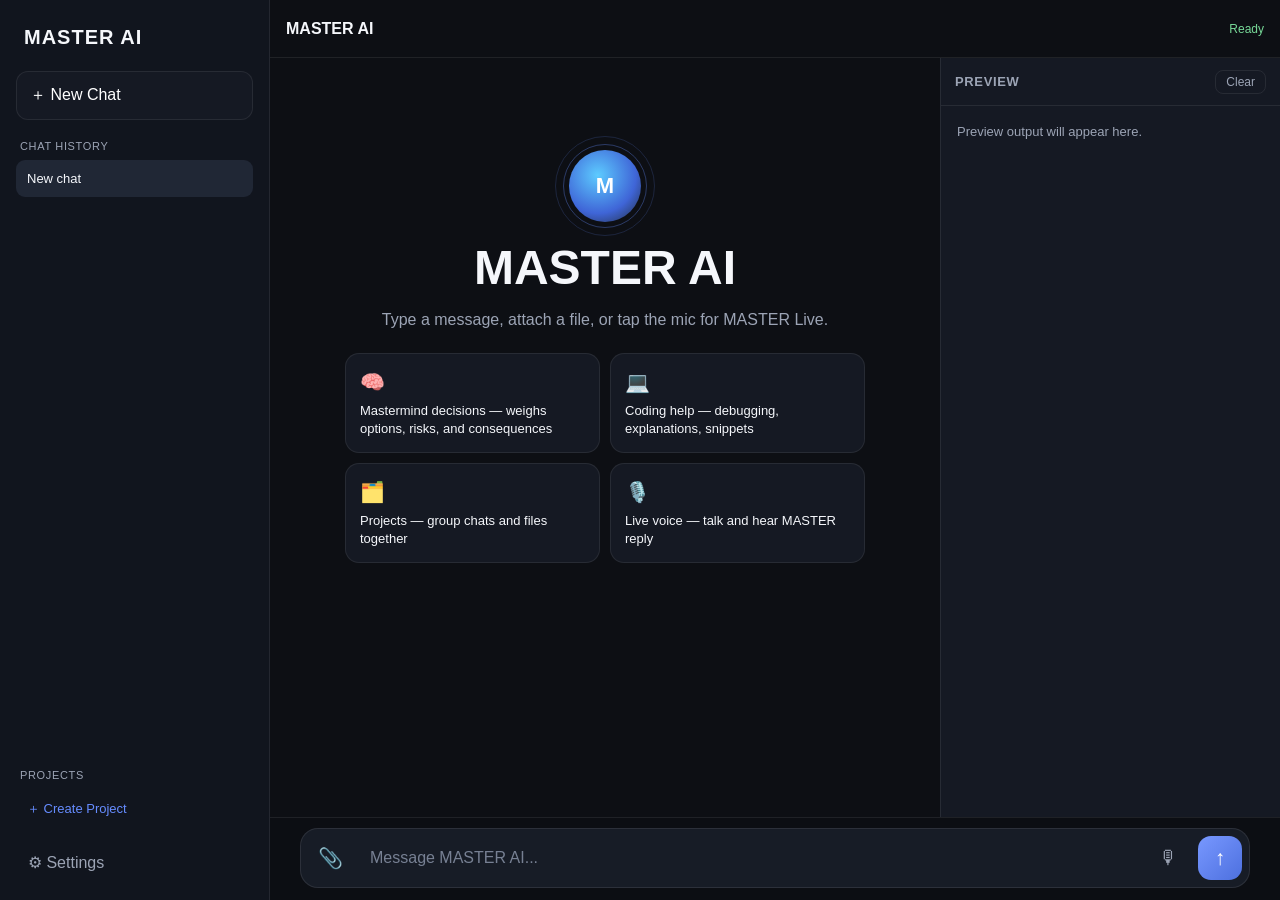
==== commit 586127f5: "Add files via upload" ====
--- a/index.html
+++ b/index.html
@@ -2,14 +2,10 @@
 <html lang="hi">
 <head>
   <meta charset="UTF-8">
-
-  <meta
-    name="viewport"
-    content="width=device-width, initial-scale=1.0"
-  >
-
+  <meta name="viewport" content="width=device-width, initial-scale=1.0, viewport-fit=cover">
   <title>MASTER AI</title>
-
+  <link rel="manifest" href="manifest.json">
+  <meta name="theme-color" content="#0d0f14">
   <link rel="stylesheet" href="style.css">
 </head>
 
@@ -17,477 +13,175 @@
 
   <div class="app">
 
-    <!-- ==============================
-         SIDEBAR
-    =============================== -->
+    <!-- ============== SIDEBAR OVERLAY (mobile) ============== -->
+    <div class="sidebar-overlay" id="sidebarOverlay"></div>
 
-    <aside
-      class="sidebar"
-      id="sidebar"
-    >
+    <!-- ============== SIDEBAR ============== -->
+    <aside class="sidebar" id="sidebar">
 
-      <div class="logo">
-        MASTER AI
+      <div class="logo">MASTER AI</div>
+
+      <button class="new-chat" id="newChatButton" type="button">＋ New Chat</button>
+
+      <div class="history">
+        <div class="section-title">Chat History</div>
+        <div class="history-list" id="historyList"></div>
       </div>
 
-      <button
-        class="new-chat"
-        id="newChatButton"
-        type="button"
-      >
-        ＋ New Chat
-      </button>
-
-
-      <div class="history">
-
-        <div class="section-title">
-          Chat History
-        </div>
-
-        <div
-          class="history-list"
-          id="historyList"
-        ></div>
-
+      <div class="projects">
+        <div class="section-title">Projects</div>
+        <div class="project-list" id="projectList"></div>
+        <button class="project-item create-project" id="createProjectButton" type="button">＋ Create Project</button>
       </div>
 
-
-      <div class="projects">
-
-        <div class="section-title">
-          Projects
-        </div>
-
-        <div
-          class="project-list"
-          id="projectList"
-        ></div>
-
-        <button
-          class="project-item create-project"
-          id="createProjectButton"
-          type="button"
-        >
-          ＋ Create Project
-        </button>
-
-      </div>
-
-
       <div class="sidebar-bottom">
-
-        <button
-          class="settings-button"
-          id="settingsButton"
-          type="button"
-        >
-          ⚙ Settings
-        </button>
-
+        <button class="settings-button" id="settingsButton" type="button">⚙ Settings</button>
       </div>
 
     </aside>
 
-
-    <!-- ==============================
-         MAIN
-    =============================== -->
-
+    <!-- ============== MAIN ============== -->
     <main class="main">
 
-
-      <!-- TOPBAR -->
-
       <header class="topbar">
-
-        <button
-          class="menu-button"
-          id="menuButton"
-          type="button"
-          aria-label="Open menu"
-        >
-          ☰
-        </button>
-
-        <strong>
-          MASTER AI
-        </strong>
-
-        <span
-          class="status"
-          id="connectionStatus"
-        >
-          Ready
-        </span>
-
+        <button class="menu-button" id="menuButton" type="button" aria-label="Open menu">☰</button>
+        <strong>MASTER AI</strong>
+        <span class="status" id="connectionStatus">Ready</span>
       </header>
-
-
-      <!-- CONTENT -->
 
       <div class="content">
 
-
-        <!-- CHAT -->
-
-        <section
-          class="chat"
-          id="chat"
-        >
-
-          <div
-            class="welcome"
-            id="welcomeScreen"
-          >
-
-            <h1>
-              MASTER AI
-            </h1>
-
-            <p>
-              Type a message or talk using Voice AI.
-            </p>
-
+        <section class="chat" id="chat">
+          <div class="welcome" id="welcomeScreen">
+            <h1>MASTER AI</h1>
+            <p>Type a message or talk using MASTER Live.</p>
           </div>
-
         </section>
 
-
-        <!-- PREVIEW -->
-
-        <aside class="canvas">
-
+        <aside class="canvas" id="canvasPanel">
           <div class="canvas-header">
-
-            <span class="canvas-title">
-              Preview
-            </span>
-
+            <span class="canvas-title">Preview</span>
+            <button class="canvas-clear" id="previewClear" type="button" aria-label="Clear preview">Clear</button>
           </div>
-
-          <div
-            class="preview"
-            id="preview"
-          >
-            Preview output will appear here.
-          </div>
-
+          <div class="preview" id="preview">Preview output will appear here.</div>
         </aside>
 
       </div>
 
-
-      <!-- ==============================
-           VOICE AI
-      =============================== -->
-
-      <section
-        class="voice-panel"
-        id="voicePanel"
-      >
-
-        <div
-          class="voice-circle"
-          id="voiceCircle"
-          role="button"
-          tabindex="0"
-          aria-label="Talk to MASTER AI"
-        >
-
-          <div class="voice-core"></div>
-
-        </div>
-
-        <div
-          class="voice-status"
-          id="voiceStatus"
-        >
-          Tap the circle to speak
-        </div>
-
-        <button
-          class="voice-button"
-          id="voiceButton"
-          type="button"
-        >
-          🎙 Talk to MASTER
-        </button>
-
-      </section>
-
-
-      <!-- ==============================
-           INPUT
-      =============================== -->
-
+      <!-- ============== INPUT ============== -->
       <section class="input-area">
 
-        <div
-          class="attachment-name"
-          id="attachmentName"
-        ></div>
-
+        <div class="attachment-name" id="attachmentName"></div>
 
         <div class="input-box">
 
-          <button
-            class="attach"
-            id="attachButton"
-            type="button"
-            aria-label="Attach files"
-          >
-            📎
-          </button>
-
-
-          <input
-            type="file"
-            id="fileInput"
-            multiple
-            hidden
-          >
-
+          <button class="attach" id="attachButton" type="button" aria-label="Attach files">📎</button>
+          <input type="file" id="fileInput" multiple hidden>
 
           <div class="input-wrap">
-
-            <input
-              id="messageInput"
-              type="text"
-              placeholder="Message MASTER AI..."
-              autocomplete="off"
-            >
-
+            <input id="messageInput" type="text" placeholder="Message MASTER AI..." autocomplete="off">
           </div>
 
-
-          <button
-            class="send"
-            id="sendButton"
-            type="button"
-            aria-label="Send message"
-          >
-            ↑
-          </button>
+          <button class="mic-button" id="micButton" type="button" aria-label="Talk to MASTER (Live)">🎙</button>
+          <button class="send" id="sendButton" type="button" aria-label="Send message">↑</button>
 
         </div>
 
       </section>
 
-
     </main>
-
   </div>
 
 
-  <!-- ==============================
-       SETTINGS MODAL
-  =============================== -->
+  <!-- ============== MASTER LIVE (fullscreen voice) ============== -->
+  <div class="live-screen" id="liveModal">
 
-  <div
-    class="modal"
-    id="settingsModal"
-    aria-hidden="true"
-  >
+    <div class="live-header">
+      <div class="live-title"><span class="live-spark">✦</span> MASTER Live</div>
+      <button class="live-close-top" id="liveClose" type="button" aria-label="Close live mode">×</button>
+    </div>
 
-    <div
-      class="modal-box settings-box"
-      role="dialog"
-      aria-modal="true"
-    >
+    <div class="live-content">
+      <div class="live-status" id="liveStatus">Tap the circle to speak</div>
+      <div class="live-orb" id="liveOrb"></div>
+      <div class="live-transcript" id="liveTranscript"></div>
+    </div>
 
-      <div class="settings-header">
-
-        <h2>
-          Settings
-        </h2>
-
-        <button
-          id="closeSettingsButton"
-          type="button"
-          aria-label="Close settings"
-        >
-          ×
-        </button>
-
-      </div>
-
-
-      <p class="settings-note">
-
-        API settings and MASTER AI
-        configuration.
-
-      </p>
-
-
-      <label for="providerSelect">
-        API Provider
-      </label>
-
-      <select id="providerSelect">
-
-        <option value="deepseek">
-          DeepSeek
-        </option>
-
-        <option value="openai">
-          OpenAI
-        </option>
-
-        <option value="gemini">
-          Gemini
-        </option>
-
-        <option value="custom">
-          Custom API
-        </option>
-
-      </select>
-
-
-      <label for="apiUrlInput">
-        API URL
-      </label>
-
-      <input
-        id="apiUrlInput"
-        type="text"
-        placeholder="API URL"
-      >
-
-
-      <label for="modelInput">
-        Model
-      </label>
-
-      <input
-        id="modelInput"
-        type="text"
-        placeholder="Model name"
-      >
-
-
-      <label for="apiKeyInput">
-        API Key
-      </label>
-
-      <input
-        id="apiKeyInput"
-        type="password"
-        placeholder="Paste API key"
-        autocomplete="off"
-      >
-
-
-      <button
-        class="save-provider"
-        id="saveProviderButton"
-        type="button"
-      >
-        Save API Settings
-      </button>
-
-
-      <div
-        class="settings-status"
-        id="settingsStatus"
-      ></div>
-
-
-      <hr>
-
-
-      <h3>
-        Memory
-      </h3>
-
-      <p class="settings-note">
-        Clear remembered information stored
-        in this browser.
-      </p>
-
-
-      <button
-        class="save-provider"
-        id="clearMemoryButton"
-        type="button"
-      >
-        Clear Memory
-      </button>
-
+    <div class="live-controls">
+      <button class="live-control live-mic" id="liveMicToggle" type="button" aria-label="Toggle microphone">🎙</button>
+      <button class="live-control live-end" id="liveStop" type="button" aria-label="End live session">✕</button>
     </div>
 
   </div>
 
 
-  <!-- ==============================
-       PROJECT MODAL
-  =============================== -->
+  <!-- ============== SETTINGS MODAL ============== -->
+  <div class="modal" id="settingsModal" aria-hidden="true">
+    <div class="modal-box settings-box" role="dialog" aria-modal="true">
 
-  <div
-    class="modal"
-    id="projectModal"
-  >
+      <div class="settings-header">
+        <h2>Settings</h2>
+        <button id="closeSettingsButton" type="button" aria-label="Close settings">×</button>
+      </div>
 
-    <div
-      class="modal-box"
-      role="dialog"
-      aria-modal="true"
-    >
+      <p class="settings-note">API settings and MASTER AI configuration. Your API key is stored only in this browser (localStorage) — it is never written into any source file.</p>
 
-      <h2>
-        Create Project
-      </h2>
+      <label for="providerSelect">API Provider</label>
+      <select id="providerSelect">
+        <option value="deepseek">DeepSeek</option>
+        <option value="openai">OpenAI</option>
+        <option value="gemini">Gemini</option>
+        <option value="custom">Custom API</option>
+      </select>
+
+      <label for="apiUrlInput">API URL</label>
+      <input id="apiUrlInput" type="text" placeholder="API URL">
+
+      <label for="modelInput">Model</label>
+      <input id="modelInput" type="text" placeholder="Model name">
+
+      <label for="apiKeyInput">API Key</label>
+      <input id="apiKeyInput" type="password" placeholder="Paste API key" autocomplete="off">
+
+      <button class="save-provider" id="saveProviderButton" type="button">Save API Settings</button>
+
+      <div class="settings-status" id="settingsStatus"></div>
+
+      <hr>
+
+      <h3>Memory</h3>
+      <p class="settings-note">Clear remembered information stored in this browser.</p>
+      <button class="save-provider" id="clearMemoryButton" type="button">Clear Memory</button>
+
+    </div>
+  </div>
 
 
-      <label for="projectNameInput">
-        Project Name
-      </label>
+  <!-- ============== PROJECT MODAL ============== -->
+  <div class="modal" id="projectModal" aria-hidden="true">
+    <div class="modal-box" role="dialog" aria-modal="true">
 
+      <h2>Create Project</h2>
 
-      <input
-        id="projectNameInput"
-        type="text"
-        placeholder="My new project"
-      >
-
+      <label for="projectNameInput">Project Name</label>
+      <input id="projectNameInput" type="text" placeholder="My new project">
 
       <div class="modal-actions">
-
-        <button
-          id="cancelProjectButton"
-          type="button"
-        >
-          Cancel
-        </button>
-
-
-        <button
-          id="saveProjectButton"
-          type="button"
-        >
-          Create
-        </button>
-
+        <button id="cancelProjectButton" type="button">Cancel</button>
+        <button id="saveProjectButton" type="button">Create</button>
       </div>
 
     </div>
-
   </div>
 
 
   <!-- ==============================
        SCRIPTS
-
-       Order is important:
-       Config → Intelligence → App
+       Order matters: Config -> Intelligence -> App
   =============================== -->
 
   <script src="api-config.js"></script>
-
   <script src="mastermind.js"></script>
-
   <script src="app.js"></script>
 
 </body>
--- a/style.css
+++ b/style.css
@@ -1,81 +1,459 @@
 /* =========================================
-   MASTER AI — COMPLETE STYLES
+   MASTER AI — COMPLETE APP STYLES
+   CHAT + LIVE VOICE MODE
 ========================================= */
 
 :root {
-  --bg: #0b0d12;
-  --bg-soft: #10131a;
-  --panel: #141822;
-  --panel-2: #1a1f2b;
-  --panel-3: #222837;
-
-  --border: #2b3342;
-  --border-soft: #202634;
-
-  --text: #f4f7fb;
-  --muted: #929bad;
-  --muted-2: #697286;
-
-  --accent: #6d8cff;
-  --accent-hover: #5878f5;
-
-  --green: #70d89a;
-  --red: #ff7070;
-
-  --user: #273765;
-  --master: #171c27;
-
-  --shadow: 0 18px 60px rgba(0, 0, 0, 0.35);
-}
-
-* {
-  box-sizing: border-box;
-}
-
-html,
+  --bg: #0d0f14;
+  --panel: #151923;
+  --panel-light: #1c2230;
+
+  --text: #f5f7fb;
+  --muted: #9ca4b5;
+
+  --accent: #668cff;
+  --accent-2: #3e67e8;
+
+  --border: rgba(255, 255, 255, 0.08);
+
+  --danger: #ea3029;
+
+  --safe-bottom: env(safe-area-inset-bottom, 0px);
+  --safe-top: env(safe-area-inset-top, 0px);
+}
+
+/* =========================================
+   RESET
+========================================= */
+
+* { box-sizing: border-box; -webkit-tap-highlight-color: transparent; }
+html { width: 100%; height: 100%; }
+
 body {
   width: 100%;
   height: 100%;
+  min-height: 100dvh;
   margin: 0;
-}
-
-body {
   background: var(--bg);
   color: var(--text);
   font-family: Arial, Helvetica, sans-serif;
   overflow: hidden;
 }
 
-button,
-input,
-textarea,
-select {
-  font: inherit;
-}
-
-button {
-  cursor: pointer;
-}
-
-button:disabled {
-  cursor: not-allowed;
-}
-
-
-/* =========================================
-   MAIN APP
-========================================= */
-
-.app {
-  width: 100%;
-  height: 100vh;
+button { font: inherit; border: none; cursor: pointer; background: none; color: inherit; }
+button:active { transform: scale(0.96); }
+input, select { font: inherit; color: var(--text); }
+
+/* =========================================
+   APP LAYOUT
+========================================= */
+
+.app { width: 100%; height: 100dvh; display: flex; overflow: hidden; }
+
+.main { flex: 1; min-width: 0; height: 100%; display: flex; flex-direction: column; }
+
+.topbar {
+  height: 58px;
+  min-height: 58px;
+  display: flex;
+  align-items: center;
+  gap: 12px;
+  padding: 0 16px;
+  border-bottom: 1px solid var(--border);
+  background: rgba(13, 15, 20, 0.96);
+}
+
+.topbar strong { flex: 1; font-size: 16px; }
+.menu-button { display: none; font-size: 20px; padding: 6px 8px; border-radius: 8px; }
+.status { font-size: 12px; color: #77d998; }
+
+/* CONTENT = chat + preview side by side */
+.content {
+  flex: 1;
+  min-height: 0;
+  display: flex;
+  overflow: hidden;
+}
+
+/* =========================================
+   CHAT AREA
+========================================= */
+
+.chat { flex: 1; min-width: 0; min-height: 0; overflow-y: auto; padding: 20px 16px 24px; }
+
+.welcome { max-width: 720px; margin: 8vh auto; text-align: center; }
+.welcome h1 { margin: 0 0 12px; font-size: clamp(30px, 7vw, 48px); }
+.welcome p { margin: 0 0 20px; color: var(--muted); line-height: 1.6; }
+
+.master-orb {
+  width: 72px; height: 72px;
+  margin: 0 auto 18px;
+  border-radius: 50%;
+  position: relative;
+  display: grid; place-items: center;
+  background: radial-gradient(circle at 40% 35%, #5dcbff, #3f65d7 60%, #202a37 100%);
+}
+.master-orb .orb-core { font-weight: 800; font-size: 22px; color: #fff; }
+.master-orb .orb-ring {
+  position: absolute; inset: -6px; border-radius: 50%;
+  border: 1px solid rgba(102,140,255,0.35);
+  animation: orbIdle 5s ease-in-out infinite;
+}
+.master-orb .ring-two { inset: -14px; opacity: .5; animation-delay: .6s; }
+
+.capability-grid {
+  display: grid;
+  grid-template-columns: repeat(2, 1fr);
+  gap: 10px;
+  max-width: 520px;
+  margin: 0 auto;
+}
+.capability-card {
+  padding: 14px;
+  background: var(--panel);
+  border: 1px solid var(--border);
+  border-radius: 14px;
+  text-align: left;
+  color: var(--text);
+  font-size: 13px;
+  line-height: 1.4;
+}
+.capability-card span { display: block; font-size: 20px; margin-bottom: 6px; }
+.capability-card:hover { background: var(--panel-light); }
+
+/* =========================================
+   MESSAGES
+========================================= */
+
+.message {
+  width: fit-content;
+  max-width: min(820px, 92%);
+  padding: 14px 16px;
+  margin: 12px 0;
+  border-radius: 16px;
+  line-height: 1.55;
+  white-space: pre-wrap;
+  word-break: break-word;
+}
+
+.message.user {
+  margin-left: auto;
+  background: linear-gradient(135deg, #31457d, #26345f);
+  border-bottom-right-radius: 5px;
+}
+
+.message.master {
+  margin-right: auto;
+  background: #181d27;
+  border: 1px solid var(--border);
+  border-bottom-left-radius: 5px;
+}
+
+.message.master strong { color: var(--accent); font-size: 13px; display: block; margin-bottom: 4px; }
+
+.message.loading .dots { display: inline-flex; gap: 4px; }
+.message.loading .dots span {
+  width: 6px; height: 6px; border-radius: 50%;
+  background: var(--muted);
+  animation: dotPulse 1s infinite ease-in-out;
+}
+.message.loading .dots span:nth-child(2) { animation-delay: .15s; }
+.message.loading .dots span:nth-child(3) { animation-delay: .3s; }
+@keyframes dotPulse { 0%, 80%, 100% { opacity: .25; } 40% { opacity: 1; } }
+
+.file-note {
+  display: block;
+  margin-top: 8px;
+  font-size: 12px;
+  color: var(--muted);
+}
+
+/* =========================================
+   PREVIEW / CANVAS PANEL
+========================================= */
+
+.canvas {
+  width: 340px;
+  min-width: 340px;
+  height: 100%;
+  display: flex;
+  flex-direction: column;
+  border-left: 1px solid var(--border);
+  background: var(--panel);
+}
+
+.canvas-header {
+  height: 48px;
+  min-height: 48px;
+  display: flex;
+  align-items: center;
+  justify-content: space-between;
+  padding: 0 14px;
+  border-bottom: 1px solid var(--border);
+}
+
+.canvas-title { font-size: 13px; font-weight: 700; color: var(--muted); text-transform: uppercase; letter-spacing: .05em; }
+
+.canvas-clear {
+  font-size: 12px;
+  color: var(--muted);
+  padding: 4px 10px;
+  border-radius: 8px;
+  border: 1px solid var(--border);
+}
+.canvas-clear:hover { color: var(--text); background: var(--panel-light); }
+
+.preview {
+  flex: 1;
+  min-height: 0;
+  overflow: auto;
+  padding: 16px;
+  color: var(--muted);
+  font-size: 13px;
+  line-height: 1.5;
+  white-space: pre-wrap;
+}
+
+/* =========================================
+   INPUT AREA
+========================================= */
+
+.input-area {
+  flex: none;
+  padding: 10px 12px calc(12px + var(--safe-bottom));
+  border-top: 1px solid var(--border);
+  background: rgba(13, 15, 20, 0.98);
+}
+
+.attachment-name {
+  max-width: 950px;
+  margin: 0 auto 6px;
+  font-size: 12px;
+  color: var(--muted);
+  display: flex;
+  flex-wrap: wrap;
+  gap: 6px;
+}
+.attachment-name:empty { display: none; }
+.attachment-name .chip {
+  background: var(--panel-light);
+  border: 1px solid var(--border);
+  border-radius: 8px;
+  padding: 3px 8px;
+  display: inline-flex;
+  align-items: center;
+  gap: 6px;
+}
+.attachment-name .chip button { color: var(--danger); font-weight: 700; }
+
+.input-box {
+  width: 100%;
+  max-width: 950px;
+  min-height: 56px;
+  margin: auto;
+  display: flex;
+  align-items: center;
+  gap: 8px;
+  padding: 7px;
+  background: #171c26;
+  border: 1px solid rgba(255, 255, 255, 0.09);
+  border-radius: 18px;
+}
+
+.input-wrap { flex: 1; min-width: 0; }
+
+#messageInput {
+  width: 100%;
+  min-height: 42px;
+  border: none;
+  outline: none;
+  background: transparent;
+  color: var(--text);
+  font-size: 16px;
+  padding: 8px 10px;
+}
+#messageInput::placeholder { color: #778093; }
+
+.attach, .send, .mic-button {
+  width: 44px;
+  height: 44px;
+  flex: none;
+  display: grid;
+  place-items: center;
+  border-radius: 13px;
+}
+
+.attach { color: var(--muted); font-size: 20px; }
+.mic-button { color: var(--muted); font-size: 19px; }
+.mic-button:hover { background: var(--panel-light); }
+
+.send {
+  background: linear-gradient(135deg, #7898ff, #4d70df);
+  color: white;
+  font-size: 21px;
+}
+
+/* =========================================
+   LIVE MODE (fullscreen voice)
+========================================= */
+
+.live-screen {
+  position: fixed;
+  inset: 0;
+  z-index: 1000;
+  display: none;
+  flex-direction: column;
+  width: 100%;
   height: 100dvh;
-
-  display: flex;
-
   overflow: hidden;
-}
-
+  background: linear-gradient(180deg, #15171b 0%, #171a20 55%, #263648 100%);
+}
+.live-screen.show { display: flex; }
+
+.live-header {
+  height: 100px;
+  flex: none;
+  display: flex;
+  align-items: center;
+  justify-content: center;
+  position: relative;
+  padding-top: var(--safe-top);
+}
+
+.live-title { display: flex; align-items: center; gap: 10px; font-size: 26px; font-weight: 500; color: #f4f4f5; }
+.live-spark { font-size: 30px; animation: sparkle 2s infinite ease-in-out; }
+
+@keyframes sparkle {
+  0% { transform: scale(1); opacity: 0.7; }
+  50% { transform: scale(1.2); opacity: 1; }
+  100% { transform: scale(1); opacity: 0.7; }
+}
+
+.live-close-top {
+  position: absolute;
+  right: 20px;
+  top: calc(28px + var(--safe-top));
+  width: 48px; height: 48px;
+  display: grid; place-items: center;
+  color: white;
+  font-size: 27px;
+}
+
+.live-content {
+  flex: 1;
+  min-height: 0;
+  display: flex;
+  flex-direction: column;
+  align-items: center;
+  justify-content: center;
+  padding: 10px 20px 30px;
+  position: relative;
+}
+
+.live-status {
+  position: absolute;
+  top: 25px;
+  font-size: 14px;
+  color: rgba(255, 255, 255, 0.55);
+  text-align: center;
+}
+.live-status.listening { color: #9ec2ff; }
+.live-status.speaking { color: #a7ffd1; }
+
+.live-orb {
+  width: min(82vw, 560px);
+  aspect-ratio: 1;
+  border-radius: 50%;
+  position: relative;
+  display: grid;
+  place-items: center;
+  background:
+    radial-gradient(circle at 20% 80%, rgba(93,203,255,0.9), transparent 27%),
+    radial-gradient(circle at 55% 70%, rgba(65,111,255,0.95), transparent 40%),
+    radial-gradient(circle at 83% 72%, rgba(191,218,137,0.65), transparent 20%),
+    radial-gradient(circle at 50% 45%, #35485d, #202a37 55%, #111419 100%);
+  box-shadow:
+    0 0 80px rgba(74,136,255,0.22),
+    inset 0 0 70px rgba(110,184,255,0.16);
+  animation: orbIdle 5s ease-in-out infinite;
+}
+
+@keyframes orbIdle {
+  0% { transform: scale(1); filter: brightness(1); }
+  50% { transform: scale(1.035); filter: brightness(1.12); }
+  100% { transform: scale(1); filter: brightness(1); }
+}
+
+.live-orb::before {
+  content: "";
+  position: absolute;
+  inset: -25px;
+  border-radius: inherit;
+  background: radial-gradient(circle, rgba(74,139,255,0.28), transparent 65%);
+  filter: blur(20px);
+  z-index: -1;
+}
+
+.live-orb.listening { animation: listeningOrb 0.9s ease-in-out infinite alternate; }
+@keyframes listeningOrb {
+  from { transform: scale(0.98); box-shadow: 0 0 40px rgba(78,147,255,0.3); }
+  to { transform: scale(1.08); box-shadow: 0 0 100px rgba(78,147,255,0.7); }
+}
+
+.live-orb.speaking { animation: speakingOrb 0.55s infinite alternate; }
+@keyframes speakingOrb {
+  from { transform: scale(0.99) rotate(-0.5deg); }
+  to { transform: scale(1.06) rotate(0.5deg); }
+}
+
+.live-orb.thinking { animation: speakingOrb 1.1s infinite alternate; filter: saturate(0.7); }
+
+.live-controls {
+  flex: none;
+  width: 100%;
+  padding: 25px 28px calc(32px + var(--safe-bottom));
+  display: flex;
+  justify-content: center;
+  gap: 18px;
+  background: linear-gradient(180deg, rgba(24,35,48,0.55), rgba(31,47,65,0.95));
+}
+
+.live-control {
+  width: 74px; height: 74px;
+  border-radius: 50%;
+  display: grid; place-items: center;
+  flex: none;
+  background: linear-gradient(145deg, #202634, #171c27);
+  color: #f2f4f8;
+  font-size: 28px;
+  box-shadow: inset 0 1px 0 rgba(255,255,255,0.05);
+}
+.live-control:hover { background: #293246; }
+
+.live-mic.active {
+  background: linear-gradient(135deg, #6287ff, #3f65d7);
+  box-shadow: 0 0 35px rgba(91,135,255,0.5);
+}
+
+.live-end { background: linear-gradient(135deg, #ff3d34, #db211b); font-size: 30px; }
+.live-end:hover { background: #ef2b24; }
+
+.live-transcript {
+  position: absolute;
+  bottom: 145px;
+  left: 50%;
+  transform: translateX(-50%);
+  width: min(88%, 650px);
+  max-height: 130px;
+  overflow-y: auto;
+  text-align: center;
+  color: rgba(255, 255, 255, 0.82);
+  font-size: 16px;
+  line-height: 1.5;
+  opacity: 0;
+  transition: opacity 0.25s ease;
+}
+.live-transcript.show { opacity: 1; }
 
 /* =========================================
    SIDEBAR
@@ -85,1516 +463,199 @@
   width: 270px;
   min-width: 270px;
   height: 100%;
-
+  padding: 16px;
   display: flex;
   flex-direction: column;
-
-  padding: 16px;
-
-  background: #0e1118;
+  background: #11151e;
   border-right: 1px solid var(--border);
-
-  overflow: hidden;
-
-  z-index: 300;
-}
-
-.sidebar-top {
-  flex: 0 0 auto;
-}
-
-.logo {
-  display: flex;
-  align-items: center;
-  gap: 10px;
-
-  font-size: 19px;
-  font-weight: 800;
-  letter-spacing: 0.8px;
-
-  padding: 5px 4px 20px;
-}
-
-.logo-mark {
-  width: 34px;
-  height: 34px;
-
-  display: grid;
-  place-items: center;
-
-  border-radius: 11px;
-
-  background: var(--accent);
+}
+
+.logo { padding: 10px 8px 22px; font-size: 20px; font-weight: 800; letter-spacing: 1px; }
+
+.new-chat {
+  width: 100%;
+  padding: 13px;
+  text-align: left;
   color: white;
-
-  font-weight: 900;
-}
-
-.new-chat {
-  width: 100%;
-
-  display: flex;
-  align-items: center;
-  gap: 8px;
-
-  padding: 12px 14px;
-
-  border: 1px solid var(--border);
-  border-radius: 11px;
-
-  background: var(--panel-2);
-  color: var(--text);
-
+  background: var(--panel);
+  border: 1px solid var(--border);
+  border-radius: 12px;
+}
+
+.section-title { font-size: 11px; text-transform: uppercase; letter-spacing: .06em; color: var(--muted); margin: 14px 4px 8px; }
+
+.history { flex: 1; overflow-y: auto; margin-top: 6px; }
+.projects { flex: none; max-height: 30vh; overflow-y: auto; }
+
+.history-list, .project-list { display: flex; flex-direction: column; gap: 6px; }
+
+.history-item, .project-item {
+  width: 100%;
+  padding: 11px;
   text-align: left;
-}
-
-.new-chat:hover {
-  background: var(--panel-3);
-}
-
-
-/* =========================================
-   SIDEBAR SECTIONS
-========================================= */
-
-.history,
-.projects {
-  margin-top: 20px;
-}
-
-.history {
-  flex: 1;
-
-  min-height: 80px;
-
-  overflow-y: auto;
-}
-
-.projects {
-  flex: 0 0 auto;
-
-  max-height: 190px;
-
-  overflow-y: auto;
-}
-
-.section-title {
-  padding: 0 6px;
-  margin-bottom: 8px;
-
-  color: var(--muted);
-
-  font-size: 11px;
-  font-weight: 700;
-  text-transform: uppercase;
-
-  letter-spacing: 1px;
-}
-
-.history-list,
-.project-list {
-  display: flex;
-  flex-direction: column;
-  gap: 5px;
-}
-
-.history-item,
-.project-item {
-  width: 100%;
-
-  padding: 10px;
-
-  border: none;
-  border-radius: 8px;
-
+  color: #c6cbd5;
   background: transparent;
-  color: #c9d0dd;
-
-  text-align: left;
-
+  border-radius: 9px;
+  font-size: 13px;
   white-space: nowrap;
   overflow: hidden;
   text-overflow: ellipsis;
 }
-
-.history-item:hover,
-.project-item:hover {
-  background: var(--panel-2);
-}
-
-.history-item.active {
-  background: #222b3b;
-  color: white;
-}
-
-.create-project {
-  margin-top: 7px;
-
-  border: 1px dashed var(--border);
-}
-
-
-/* =========================================
-   SIDEBAR BOTTOM
-========================================= */
-
-.sidebar-bottom {
-  flex: 0 0 auto;
-
-  padding-top: 12px;
-}
-
-.sidebar-action,
-.settings-button {
-  width: 100%;
-
-  display: flex;
-  align-items: center;
-  gap: 9px;
-
-  padding: 12px;
-
-  border: none;
-  border-radius: 9px;
-
-  background: transparent;
-  color: var(--muted);
-
-  text-align: left;
-}
-
-.sidebar-action:hover,
-.settings-button:hover {
-  background: var(--panel-2);
-  color: white;
-}
-
-.action-icon {
-  font-size: 18px;
-}
-
-
-/* =========================================
-   MOBILE SIDEBAR OVERLAY
-========================================= */
-
+.history-item:hover, .project-item:hover { background: var(--panel-light); }
+.history-item.active { background: #202735; color: var(--text); }
+.create-project { color: var(--accent); }
+
+.sidebar-bottom { flex: none; padding-top: 12px; }
+
+.settings-button { width: 100%; padding: 12px; text-align: left; color: var(--muted); background: transparent; border-radius: 9px; }
+.settings-button:hover { background: var(--panel-light); color: var(--text); }
+
+/* sidebar overlay - mobile only, activated via .show */
 .sidebar-overlay {
+  display: none;
   position: fixed;
   inset: 0;
-
+  background: rgba(0,0,0,0.55);
+  z-index: 400;
+}
+.sidebar-overlay.show { display: block; }
+
+/* =========================================
+   MODALS (settings + project)
+========================================= */
+
+.modal {
   display: none;
-
-  background: rgba(0, 0, 0, 0.55);
-
-  z-index: 250;
-}
-
-
-/* =========================================
-   MAIN
-========================================= */
-
-.main {
-  flex: 1;
-  min-width: 0;
-
-  height: 100%;
-
-  display: flex;
-  flex-direction: column;
-
-  overflow: hidden;
-}
-
-
-/* =========================================
-   TOPBAR
-========================================= */
-
-.topbar {
-  height: 62px;
-  min-height: 62px;
-
-  display: flex;
-  align-items: center;
-  gap: 12px;
-
-  padding: 0 20px;
-
-  border-bottom: 1px solid var(--border);
-
-  background: rgba(11, 13, 18, 0.96);
-}
-
-.menu-button {
-  display: none;
-
-  width: 42px;
-  height: 42px;
-
-  border: none;
-  border-radius: 10px;
-
-  background: transparent;
-  color: white;
-
-  font-size: 23px;
-}
-
-.menu-button:hover {
-  background: var(--panel-2);
-}
-
-.topbar-title {
-  min-width: 0;
-
-  display: flex;
-  flex-direction: column;
-}
-
-.topbar-title strong {
-  font-size: 15px;
-}
-
-.master-status {
-  margin-top: 3px;
-
-  color: var(--muted);
-
-  font-size: 11px;
-
-  white-space: nowrap;
-  overflow: hidden;
-  text-overflow: ellipsis;
-}
-
-
-/* =========================================
-   MASTERMIND INDICATOR
-========================================= */
-
-.mastermind-indicator {
-  display: flex;
-  align-items: center;
-  gap: 7px;
-
-  margin-left: auto;
-
-  padding: 7px 10px;
-
-  border: 1px solid var(--border);
-  border-radius: 20px;
-
-  background: var(--panel);
-}
-
-.brain-icon {
-  font-size: 14px;
-}
-
-.indicator-text {
-  font-size: 11px;
-  font-weight: 700;
-}
-
-.active-dot {
-  width: 7px;
-  height: 7px;
-
-  border-radius: 50%;
-
-  background: var(--green);
-
-  box-shadow: 0 0 10px var(--green);
-}
-
-.status {
-  color: var(--green);
-  font-size: 12px;
-}
-
-
-/* =========================================
-   CONTENT
-========================================= */
-
-.content {
-  flex: 1;
-  min-height: 0;
-
-  display: flex;
-
-  overflow: hidden;
-}
-
-
-/* =========================================
-   CHAT
-========================================= */
-
-.chat {
-  flex: 1;
-  min-width: 0;
-
-  overflow-y: auto;
-
-  padding: 28px;
-
-  scroll-behavior: smooth;
-}
-
-.welcome {
-  max-width: 760px;
-
-  margin: 9vh auto;
-
-  text-align: center;
-}
-
-.welcome h1 {
-  margin: 18px 0 10px;
-
-  font-size: clamp(32px, 5vw, 52px);
-}
-
-.welcome > p {
-  max-width: 600px;
-
-  margin: auto;
-
-  color: var(--muted);
-
-  line-height: 1.6;
-}
-
-
-/* =========================================
-   MASTER ORB
-========================================= */
-
-.master-orb {
-  position: relative;
-
-  margin: auto;
-
-  display: grid;
-  place-items: center;
-}
-
-.small-orb {
-  width: 115px;
-  height: 115px;
-}
-
-.orb-core {
-  position: relative;
-  z-index: 5;
-
-  width: 70px;
-  height: 70px;
-
-  display: grid;
-  place-items: center;
-
-  border-radius: 50%;
-
-  background: radial-gradient(
-    circle at 30% 25%,
-    #91a7ff,
-    var(--accent)
-  );
-
-  box-shadow:
-    0 0 35px rgba(109, 140, 255, 0.55);
-
-  color: white;
-
-  font-size: 28px;
-  font-weight: 900;
-}
-
-.orb-ring {
-  position: absolute;
-
-  border: 1px solid rgba(109, 140, 255, 0.4);
-
-  border-radius: 50%;
-}
-
-.ring-one {
-  width: 92px;
-  height: 92px;
-}
-
-.ring-two {
-  width: 114px;
-  height: 114px;
-
-  opacity: 0.55;
-}
-
-
-/* =========================================
-   CAPABILITIES
-========================================= */
-
-.capability-grid {
-  display: grid;
-
-  grid-template-columns:
-    repeat(2, minmax(0, 1fr));
-
-  gap: 10px;
-
-  margin-top: 28px;
-}
-
-.capability-card {
-  padding: 16px;
-
-  border: 1px solid var(--border);
-  border-radius: 13px;
-
-  background: var(--panel);
-  color: var(--text);
-}
-
-.capability-card:hover {
-  background: var(--panel-2);
-  border-color: #43506a;
-}
-
-.capability-card span {
-  display: block;
-
-  margin-bottom: 7px;
-
-  font-size: 20px;
-}
-
-
-/* =========================================
-   MESSAGES
-========================================= */
-
-.message {
-  width: fit-content;
-
-  max-width: min(820px, 92%);
-
-  padding: 14px 16px;
-
-  margin: 12px 0;
-
-  border-radius: 15px;
-
-  line-height: 1.6;
-
-  white-space: pre-wrap;
-  word-break: break-word;
-}
-
-.message.user {
-  margin-left: auto;
-
-  background: var(--user);
-
-  border-bottom-right-radius: 4px;
-}
-
-.message.master {
-  margin-right: auto;
-
-  background: var(--master);
-
-  border: 1px solid var(--border);
-
-  border-bottom-left-radius: 4px;
-}
-
-.message.master strong {
-  color: var(--accent);
-}
-
-.file-note {
-  display: block;
-
-  margin-top: 8px;
-
-  color: var(--muted);
-
-  font-size: 12px;
-}
-
-.loading-message {
-  color: var(--muted);
-}
-
-
-/* =========================================
-   PREVIEW PANEL
-========================================= */
-
-.canvas {
-  width: 330px;
-  min-width: 280px;
-
-  display: flex;
-  flex-direction: column;
-
-  background: #0e1118;
-
-  border-left: 1px solid var(--border);
-
-  overflow: hidden;
-}
-
-.canvas-header {
-  min-height: 55px;
-
-  display: flex;
-  align-items: center;
-  justify-content: space-between;
-
-  padding: 0 14px;
-
-  border-bottom: 1px solid var(--border);
-}
-
-.canvas-title {
-  font-size: 12px;
-  font-weight: 700;
-
-  letter-spacing: 0.7px;
-}
-
-.canvas-clear {
-  padding: 6px 9px;
-
-  border: none;
-  border-radius: 7px;
-
-  background: transparent;
-  color: var(--muted);
-}
-
-.canvas-clear:hover {
-  background: var(--panel-2);
-  color: white;
-}
-
-.preview {
-  flex: 1;
-
-  margin: 13px;
-  padding: 15px;
-
-  border: 1px dashed var(--border);
-  border-radius: 13px;
-
-  overflow: auto;
-
-  color: var(--muted);
-}
-
-.preview-empty {
-  min-height: 180px;
-
-  display: flex;
-  flex-direction: column;
-
+  position: fixed;
+  inset: 0;
+  z-index: 800;
   align-items: center;
   justify-content: center;
-
+  padding: 20px;
+  background: rgba(0,0,0,0.6);
+}
+.modal.show { display: flex; }
+
+.modal-box {
+  width: 100%;
+  max-width: 420px;
+  max-height: 88vh;
+  overflow-y: auto;
+  background: var(--panel);
+  border: 1px solid var(--border);
+  border-radius: 18px;
+  padding: 20px;
+}
+
+.settings-header { display: flex; align-items: center; justify-content: space-between; margin-bottom: 4px; }
+.settings-header h2 { margin: 0; font-size: 18px; }
+.settings-header button { font-size: 22px; color: var(--muted); }
+
+.modal-box h2 { margin: 0 0 14px; font-size: 18px; }
+.modal-box h3 { margin: 18px 0 6px; font-size: 14px; }
+
+.settings-note { font-size: 12px; color: var(--muted); line-height: 1.5; margin: 6px 0 14px; }
+
+.modal-box label { display: block; font-size: 12px; color: var(--muted); margin: 12px 0 6px; }
+
+.modal-box input[type="text"],
+.modal-box input[type="password"],
+.modal-box select {
+  width: 100%;
+  padding: 11px 12px;
+  background: var(--panel-light);
+  border: 1px solid var(--border);
+  border-radius: 10px;
+  outline: none;
+}
+.modal-box input:focus, .modal-box select:focus { border-color: var(--accent); }
+
+.save-provider {
+  width: 100%;
+  margin-top: 16px;
+  padding: 12px;
   text-align: center;
-}
-
-.preview-icon {
-  margin-bottom: 12px;
-
-  font-size: 30px;
-}
-
-
-/* =========================================
-   INPUT AREA
-========================================= */
-
-.input-area {
-  flex: 0 0 auto;
-
-  padding:
-    12px
-    18px
-    calc(16px + env(safe-area-inset-bottom, 0px));
-
-  border-top: 1px solid var(--border);
-
-  background: var(--bg);
-}
-
-.input-box {
-  max-width: 960px;
-
-  min-height: 58px;
-
-  margin: auto;
-
-  display: flex;
-  align-items: flex-end;
-
-  gap: 7px;
-
-  padding: 7px;
-
-  border: 1px solid var(--border);
-  border-radius: 17px;
-
-  background: var(--panel);
-}
-
-.input-wrap {
+  background: linear-gradient(135deg, #7898ff, #4d70df);
+  color: white;
+  border-radius: 10px;
+  font-weight: 600;
+}
+
+.settings-status { margin-top: 10px; font-size: 12px; color: var(--muted); min-height: 16px; }
+.settings-status.success { color: #77d998; }
+.settings-status.error { color: var(--danger); }
+
+.modal-box hr { border: none; border-top: 1px solid var(--border); margin: 18px 0; }
+
+.modal-actions { display: flex; gap: 10px; margin-top: 18px; }
+.modal-actions button {
   flex: 1;
-  min-width: 0;
-}
-
-#messageInput {
-  width: 100%;
-  min-height: 42px;
-  max-height: 150px;
-
-  display: block;
-
-  resize: none;
-
-  padding: 10px;
-
-  border: none;
-  outline: none;
-
-  background: transparent;
-  color: var(--text);
-
-  line-height: 1.45;
-
-  overflow-y: auto;
-}
-
-#messageInput::placeholder {
-  color: #70798a;
-}
-
-.attach,
-.send,
-.mic-button {
-  width: 42px;
-  height: 42px;
-
-  flex: 0 0 42px;
-
-  display: grid;
-  place-items: center;
-
-  border: none;
-  border-radius: 11px;
-}
-
-.attach,
-.mic-button {
-  background: transparent;
-  color: var(--muted);
-
-  font-size: 17px;
-}
-
-.attach:hover,
-.mic-button:hover {
-  background: var(--panel-2);
-  color: white;
-}
-
-.send {
-  background: var(--accent);
-  color: white;
-
-  font-size: 21px;
-  font-weight: 700;
-}
-
-.send:hover {
-  background: var(--accent-hover);
-}
-
-.attachment-name {
-  display: none;
-
-  max-width: 960px;
-  max-height: 90px;
-
-  margin: 0 auto 7px;
-
-  padding: 9px 11px;
-
-  border-radius: 9px;
-
-  background: var(--panel-2);
-
-  color: #c8d0de;
-
-  font-size: 12px;
-
-  overflow-y: auto;
-}
-
-.attachment-name.show {
-  display: block;
-}
-
-.input-footer {
-  max-width: 960px;
-
-  display: flex;
-  justify-content: space-between;
-  gap: 10px;
-
-  margin: 7px auto 0;
-
-  color: var(--muted-2);
-
-  font-size: 10px;
-}
-
-
-/* =========================================
-   MODALS
-========================================= */
-
-.modal {
-  position: fixed;
-  inset: 0;
-
-  z-index: 1000;
-
-  display: none;
-
-  align-items: center;
-  justify-content: center;
-
-  padding: 20px;
-
-  background: rgba(0, 0, 0, 0.7);
-}
-
-.modal.show {
-  display: flex;
-}
-
-.modal-box {
-  width: min(100%, 460px);
-  max-height: 90dvh;
-
-  padding: 22px;
-
-  overflow-y: auto;
-
-  background: #141822;
-
-  border: 1px solid var(--border);
-  border-radius: 17px;
-
-  box-shadow: var(--shadow);
-}
-
-.modal-box h2 {
-  margin-top: 0;
-}
-
-.modal-box h3 {
-  margin: 18px 0 8px;
-}
-
-.modal-box label {
-  display: block;
-
-  margin: 14px 0 7px;
-
-  color: var(--muted);
-
-  font-size: 12px;
-}
-
-.modal-box input,
-.modal-box select {
-  width: 100%;
-
-  padding: 12px;
-
-  border: 1px solid var(--border);
-  border-radius: 9px;
-
-  outline: none;
-
-  background: #0d1017;
-  color: var(--text);
-}
-
-.modal-box input:focus,
-.modal-box select:focus {
-  border-color: var(--accent);
-}
-
-.modal-box hr {
-  margin: 22px 0;
-
-  border: none;
-  border-top: 1px solid var(--border);
-}
-
-.modal-actions {
-  display: flex;
-  justify-content: flex-end;
-
-  gap: 10px;
-
-  margin-top: 18px;
-}
-
-.modal-actions button,
-.save-provider,
-.secondary-button {
-  padding: 11px 15px;
-
-  border: none;
-  border-radius: 9px;
-
-  background: #252c39;
-  color: white;
-}
-
-.modal-actions button:last-child,
-.save-provider {
-  background: var(--accent);
-}
-
-.modal-actions button:last-child:hover,
-.save-provider:hover {
-  background: var(--accent-hover);
-}
-
-.save-provider {
-  width: 100%;
-
-  margin-top: 15px;
-}
-
-
-/* =========================================
-   SETTINGS
-========================================= */
-
-.settings-box {
-  width: min(100%, 530px);
-}
-
-.settings-header {
-  display: flex;
-  align-items: flex-start;
-  justify-content: space-between;
-
-  gap: 15px;
-}
-
-.settings-header h2 {
-  margin-bottom: 4px;
-}
-
-.settings-subtitle,
-.settings-note {
-  color: var(--muted);
-
-  line-height: 1.55;
-
-  font-size: 12px;
-}
-
-#closeSettingsButton {
-  width: 38px;
-  height: 38px;
-
-  border: none;
-  border-radius: 9px;
-
-  background: transparent;
-  color: var(--muted);
-
-  font-size: 27px;
-}
-
-#closeSettingsButton:hover {
-  background: var(--panel-2);
-  color: white;
-}
-
-.settings-status {
-  min-height: 20px;
-
-  margin-top: 9px;
-
-  color: var(--green);
-
-  font-size: 12px;
-}
-
-.settings-row {
-  display: flex;
-  align-items: center;
-  justify-content: space-between;
-
-  padding: 11px 0;
-}
-
-.setting-badge {
-  padding: 5px 8px;
-
-  border-radius: 20px;
-
-  font-size: 11px;
-}
-
-.setting-badge.active {
-  background: rgba(112, 216, 154, 0.14);
-  color: var(--green);
-}
-
-.secondary-button {
-  margin-top: 8px;
-
-  background: #242a36;
-}
-
-.provider-summary {
-  min-height: 20px;
-
-  margin: 10px 0;
-
-  color: var(--muted);
-
-  font-size: 12px;
-}
-
-
-/* =========================================
-   MASTER LIVE
-========================================= */
-
-.live-modal {
-  overflow: hidden;
-
-  background:
-    radial-gradient(
-      circle at center,
-      rgba(45, 57, 105, 0.4),
-      rgba(0, 0, 0, 0.9)
-    );
-}
-
-.live-background {
-  position: absolute;
-  inset: 0;
-
-  pointer-events: none;
-
-  background:
-    radial-gradient(
-      circle at 50% 50%,
-      rgba(109, 140, 255, 0.12),
-      transparent 55%
-    );
-}
-
-.live-container {
-  position: relative;
-  z-index: 2;
-
-  width: min(100%, 650px);
-  height: min(88dvh, 760px);
-
-  display: flex;
-  flex-direction: column;
-
-  padding: 22px;
-
-  border: 1px solid rgba(109, 140, 255, 0.25);
-  border-radius: 25px;
-
-  background: rgba(14, 17, 24, 0.86);
-
-  backdrop-filter: blur(16px);
-
-  box-shadow:
-    0 25px 100px rgba(0, 0, 0, 0.55);
-}
-
-.live-header {
-  display: flex;
-  align-items: flex-start;
-  justify-content: space-between;
-
-  gap: 15px;
-}
-
-.live-label {
-  font-size: 12px;
-  font-weight: 800;
-
-  letter-spacing: 1.5px;
-}
-
-.live-status {
-  margin-top: 5px;
-
-  color: var(--muted);
-
-  font-size: 13px;
-}
-
-.live-close {
-  width: 42px;
-  height: 42px;
-
-  border: none;
-  border-radius: 50%;
-
-  background: var(--panel-2);
-  color: white;
-
-  font-size: 27px;
-}
-
-.live-close:hover {
-  background: #303849;
-}
-
-
-/* LIVE ORB */
-
-.live-orb {
-  position: relative;
-
-  width: min(52vw, 260px);
-  height: min(52vw, 260px);
-
-  min-width: 180px;
-  min-height: 180px;
-
-  max-width: 260px;
-  max-height: 260px;
-
-  margin: auto;
-
-  border: none;
-  border-radius: 50%;
-
-  background: transparent;
-
-  display: grid;
-  place-items: center;
-}
-
-.live-orb-ring {
-  position: absolute;
-
-  border-radius: 50%;
-
-  border:
-    1px solid
-    rgba(109, 140, 255, 0.4);
-
-  transition: 0.3s ease;
-}
-
-.ring-a {
-  width: 72%;
-  height: 72%;
-}
-
-.ring-b {
-  width: 88%;
-  height: 88%;
-
-  opacity: 0.65;
-}
-
-.ring-c {
-  width: 100%;
-  height: 100%;
-
-  opacity: 0.35;
-}
-
-.live-orb-core {
-  position: relative;
-  z-index: 5;
-
-  width: 58%;
-  height: 58%;
-
-  display: grid;
-  place-items: center;
-
-  border-radius: 50%;
-
-  background:
-    radial-gradient(
-      circle at 35% 30%,
-      #a9b9ff,
-      var(--accent)
-    );
-
-  box-shadow:
-    0 0 50px rgba(109, 140, 255, 0.65);
-
-  transition: 0.25s ease;
-}
-
-.live-wave {
-  color: white;
-
-  font-size: 55px;
-  font-weight: 700;
-}
-
-.live-orb:hover .live-orb-core {
-  transform: scale(1.06);
-}
-
-.live-orb.listening .live-orb-core {
-  animation: pulseOrb 1.2s infinite;
-}
-
-.live-orb.thinking .live-orb-core {
-  animation: rotateGlow 2.5s linear infinite;
-}
-
-.live-orb.speaking .live-orb-core {
-  animation: pulseOrb 0.65s infinite;
-}
-
-@keyframes pulseOrb {
-  0% {
-    transform: scale(1);
+  padding: 11px;
+  border-radius: 10px;
+  background: var(--panel-light);
+  border: 1px solid var(--border);
+}
+.modal-actions button:last-child { background: linear-gradient(135deg, #7898ff, #4d70df); color: white; }
+
+/* =========================================
+   MOBILE
+========================================= */
+
+@media (max-width: 800px) {
+
+  .menu-button { display: grid; place-items: center; }
+
+  .sidebar {
+    position: fixed;
+    top: 0; left: 0;
+    z-index: 500;
+    width: min(86vw, 330px);
+    min-width: 0;
+    height: 100dvh;
+    transform: translateX(-110%);
+    transition: transform 0.25s ease;
   }
-
-  50% {
-    transform: scale(1.1);
-  }
-
-  100% {
-    transform: scale(1);
-  }
-}
-
-@keyframes rotateGlow {
-  from {
-    filter: hue-rotate(0deg);
-  }
-
-  to {
-    filter: hue-rotate(360deg);
-  }
-}
-
-
-/* LIVE TRANSCRIPT */
-
-.live-transcript {
-  width: 100%;
-  min-height: 90px;
-  max-height: 160px;
-
-  padding: 13px;
-
-  overflow-y: auto;
-
-  border: 1px solid var(--border);
-  border-radius: 13px;
-
-  background: rgba(0, 0, 0, 0.18);
-
-  color: #d8deea;
-
-  line-height: 1.55;
-
-  text-align: center;
-}
-
-.transcript-placeholder {
-  margin: 0;
-
-  color: var(--muted);
-}
-
-.live-footer {
-  display: flex;
-  justify-content: center;
-
-  gap: 10px;
-
-  margin-top: 14px;
-}
-
-.live-control {
-  padding: 10px 15px;
-
-  border: none;
-  border-radius: 10px;
-
-  background: var(--panel-2);
-  color: white;
-}
-
-.live-control:hover {
-  background: #2a3242;
-}
-
-.danger-control {
-  color: #ffd0d0;
-}
-
-
-/* =========================================
-   SCROLLBAR
-========================================= */
-
-::-webkit-scrollbar {
-  width: 7px;
-  height: 7px;
-}
-
-::-webkit-scrollbar-track {
-  background: transparent;
-}
-
-::-webkit-scrollbar-thumb {
-  background: #343d4e;
-
-  border-radius: 20px;
-}
-
-
-/* =========================================
-   TABLET
-========================================= */
-
-@media (max-width: 1050px) {
-
+  .sidebar.open { transform: translateX(0); }
+
+  .chat { padding: 16px 12px 20px; }
+  .message { max-width: 94%; }
+  .welcome { margin: 6vh auto; }
+
+  /* Preview panel becomes a bottom sheet on mobile instead of side panel */
+  .content { flex-direction: column; }
   .canvas {
-    width: 270px;
-    min-width: 240px;
-  }
-
-  .indicator-text {
+    width: 100%;
+    min-width: 0;
+    height: 34vh;
+    border-left: none;
+    border-top: 1px solid var(--border);
     display: none;
   }
-
-}
-
-
-/* =========================================
-   MOBILE
-========================================= */
-
-@media (max-width: 800px) {
-
-  .sidebar {
-    position: fixed;
-
-    top: 0;
-    left: 0;
-    bottom: 0;
-
-    height: 100dvh;
-
-    transform: translateX(-110%);
-
-    transition: transform 0.25s ease;
-
-    box-shadow:
-      12px 0 40px rgba(0, 0, 0, 0.45);
+  .canvas.show { display: flex; }
+
+  .live-header { height: 90px; }
+  .live-title { font-size: 25px; }
+  .live-orb { width: min(88vw, 480px); }
+  .live-controls { gap: 12px; padding-left: 16px; padding-right: 16px; }
+  .live-control {
+    width: clamp(58px, 18vw, 74px);
+    height: clamp(58px, 18vw, 74px);
+    font-size: 24px;
   }
 
-  .sidebar.open {
-    transform: translateX(0);
-  }
-
-  .sidebar-overlay.show {
-    display: block;
-  }
-
-  .menu-button {
-    display: grid;
-    place-items: center;
-
-    flex: 0 0 42px;
-  }
-
-  .canvas {
-    display: none;
-  }
-
-  .topbar {
-    height: 58px;
-    min-height: 58px;
-
-    padding: 0 10px;
-  }
-
-  .master-status {
-    max-width: 150px;
-  }
-
-  .mastermind-indicator {
-    padding: 6px 8px;
-  }
-
-  .status {
-    display: none;
-  }
-
-  .chat {
-    padding: 18px 12px;
-  }
-
-  .welcome {
-    margin: 6vh auto;
-  }
-
-  .welcome h1 {
-    font-size: 34px;
-  }
-
-  .capability-grid {
-    grid-template-columns: 1fr;
-
-    max-width: 430px;
-
-    margin-left: auto;
-    margin-right: auto;
-  }
-
-  .message {
-    max-width: 96%;
-  }
-
-  .input-area {
-    padding:
-      9px
-      8px
-      calc(10px + env(safe-area-inset-bottom, 0px));
-  }
-
-  .input-footer {
-    padding: 0 4px;
-
-    font-size: 9px;
-  }
-
-  .live-container {
-    width: 100%;
-    height: 100dvh;
-
-    border: none;
-    border-radius: 0;
-  }
-
-}
-
-
-/* =========================================
-   SMALL MOBILE
-========================================= */
-
-@media (max-width: 480px) {
-
-  .sidebar {
-    width: min(86vw, 300px);
-    min-width: min(86vw, 300px);
-  }
-
-  .topbar-title strong {
-    font-size: 14px;
-  }
-
-  .master-status {
-    max-width: 120px;
-
-    font-size: 9px;
-  }
-
-  .brain-icon {
-    font-size: 13px;
-  }
-
-  .active-dot {
-    width: 6px;
-    height: 6px;
-  }
-
-  .welcome {
-    margin: 4vh auto;
-  }
-
-  .welcome > p {
-    font-size: 14px;
-  }
-
-  .capability-card {
-    padding: 13px;
-  }
-
-  .input-box {
-    border-radius: 15px;
-  }
-
-  .attach,
-  .send,
-  .mic-button {
-    width: 40px;
-    height: 40px;
-
-    flex-basis: 40px;
-  }
-
-  .live-orb {
-    min-width: 160px;
-    min-height: 160px;
-  }
-
-  .live-transcript {
-    max-height: 130px;
-  }
-
-  .modal {
-    padding: 10px;
-  }
-
-  .modal-box {
-    max-height: 94dvh;
-
-    padding: 17px;
-  }
-
-}
-
-
-/* =========================================
-   ACCESSIBILITY
-========================================= */
-
-button:focus-visible,
-input:focus-visible,
-textarea:focus-visible,
-select:focus-visible {
-  outline: 2px solid var(--accent);
-  outline-offset: 2px;
-}
+  .capability-grid { grid-template-columns: 1fr; }
+}
+
+@media (max-width: 380px) {
+  .live-controls { gap: 8px; }
+  .live-control { width: 56px; height: 56px; font-size: 21px; }
+  .live-orb { width: 84vw; }
+}
+
+/* =========================================
+   SCROLLBAR
+========================================= */
+
+::-webkit-scrollbar { width: 6px; }
+::-webkit-scrollbar-track { background: transparent; }
+::-webkit-scrollbar-thumb { background: #3a4353; border-radius: 20px; }
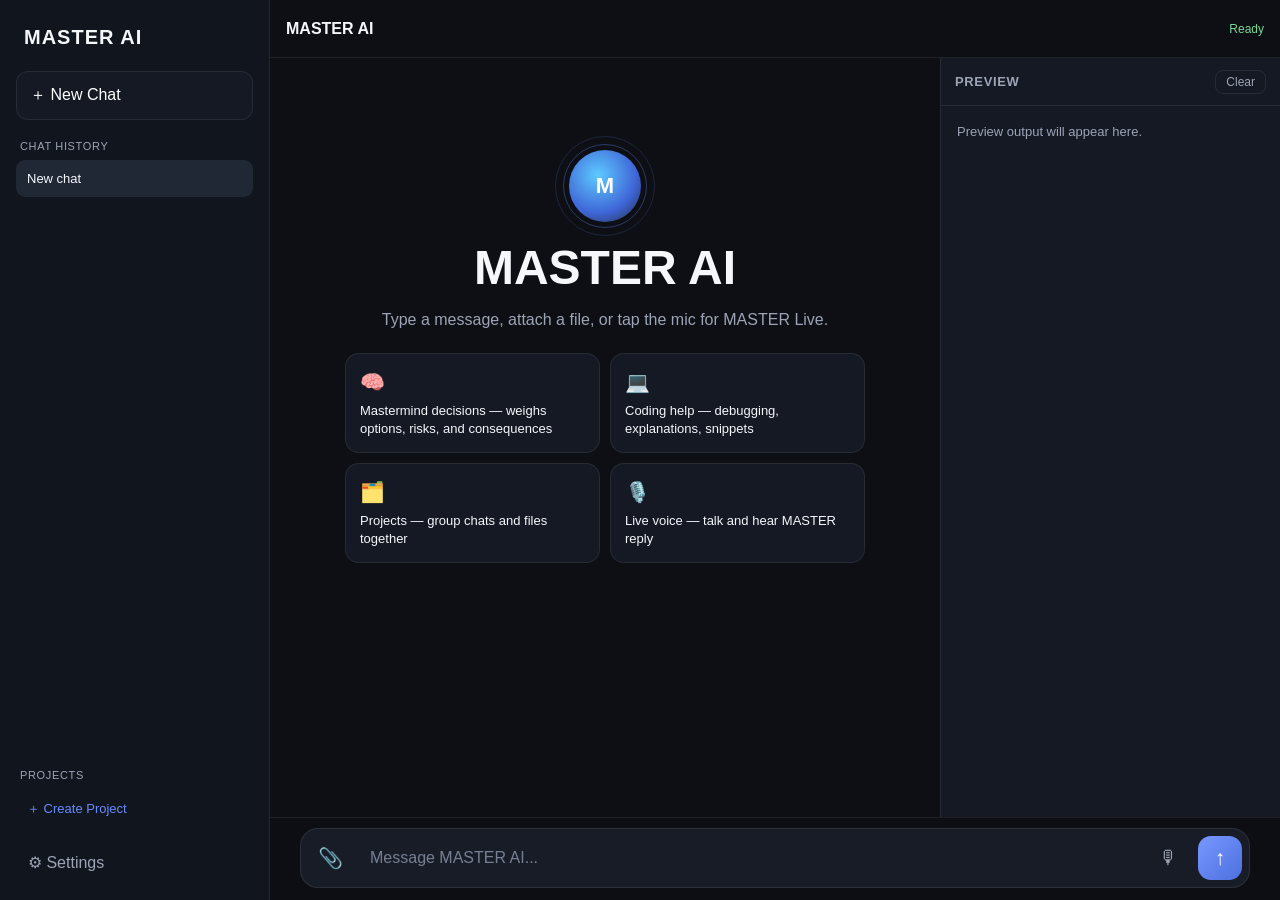
==== commit c187e6de: "Add files via upload" ====
--- a/index.html
+++ b/index.html
@@ -76,7 +76,7 @@
         <div class="input-box">
 
           <button class="attach" id="attachButton" type="button" aria-label="Attach files">📎</button>
-          <input type="file" id="fileInput" multiple hidden>
+          <input type="file" id="fileInput" multiple hidden accept="*/*,image/*,video/*">
 
           <div class="input-wrap">
             <input id="messageInput" type="text" placeholder="Message MASTER AI..." autocomplete="off">
@@ -124,13 +124,18 @@
         <button id="closeSettingsButton" type="button" aria-label="Close settings">×</button>
       </div>
 
-      <p class="settings-note">API settings and MASTER AI configuration. Your API key is stored only in this browser (localStorage) — it is never written into any source file.</p>
+      <p class="settings-note">API settings and MASTER AI configuration. Keys are stored only in this browser (localStorage) — never written into any source file. Every provider you add here runs automatically in the background on every message — no need to pick one each time.</p>
+
+      <h3>Your Providers</h3>
+      <div class="provider-list" id="providerList"></div>
+
+      <h3>Add a Provider</h3>
 
       <label for="providerSelect">API Provider</label>
       <select id="providerSelect">
         <option value="deepseek">DeepSeek</option>
         <option value="openai">OpenAI</option>
-        <option value="gemini">Gemini</option>
+        <option value="gemini">Google Gemini</option>
         <option value="custom">Custom API</option>
       </select>
 
@@ -143,7 +148,7 @@
       <label for="apiKeyInput">API Key</label>
       <input id="apiKeyInput" type="password" placeholder="Paste API key" autocomplete="off">
 
-      <button class="save-provider" id="saveProviderButton" type="button">Save API Settings</button>
+      <button class="save-provider" id="saveProviderButton" type="button">Add Provider</button>
 
       <div class="settings-status" id="settingsStatus"></div>
 
@@ -152,6 +157,27 @@
       <h3>Memory</h3>
       <p class="settings-note">Clear remembered information stored in this browser.</p>
       <button class="save-provider" id="clearMemoryButton" type="button">Clear Memory</button>
+
+      <hr>
+
+      <h3>🖇 Integrations</h3>
+      <p class="settings-note">Optional — push every MASTER AI reply to a Telegram chat too. Get a token from @BotFather on Telegram, and your chat id from @userinfobot.</p>
+
+      <label for="telegramTokenInput">Telegram Bot Token</label>
+      <input id="telegramTokenInput" type="password" placeholder="123456:ABC-DEF..." autocomplete="off">
+
+      <label for="telegramChatIdInput">Telegram Chat ID</label>
+      <input id="telegramChatIdInput" type="text" placeholder="e.g. 123456789">
+
+      <label class="checkbox-row"><input type="checkbox" id="telegramEnabledCheckbox"> Send AI replies to Telegram</label>
+
+      <button class="save-provider" id="saveIntegrationsButton" type="button">Save Integrations</button>
+
+      <hr>
+
+      <h3>🔧 My AI Tools</h3>
+      <p class="settings-note">Code MASTER AI writes for you in chat can be saved here for review. Nothing here runs automatically — MASTER AI never executes code on its own, you copy and use it yourself.</p>
+      <div class="provider-list" id="toolsList"></div>
 
     </div>
   </div>
--- a/style.css
+++ b/style.css
@@ -587,6 +587,69 @@
 
 .modal-box hr { border: none; border-top: 1px solid var(--border); margin: 18px 0; }
 
+.provider-list { display: flex; flex-direction: column; gap: 8px; margin-bottom: 4px; }
+.provider-list:empty::after {
+  content: "No providers added yet.";
+  font-size: 12px;
+  color: var(--muted);
+}
+
+.provider-item {
+  display: flex;
+  align-items: center;
+  gap: 10px;
+  padding: 10px 12px;
+  background: var(--panel-light);
+  border: 1px solid var(--border);
+  border-radius: 10px;
+}
+
+.provider-item .provider-info { flex: 1; min-width: 0; }
+.provider-item .provider-name { font-size: 13px; font-weight: 600; color: var(--text); }
+.provider-item .provider-meta { font-size: 11px; color: var(--muted); overflow: hidden; text-overflow: ellipsis; white-space: nowrap; }
+
+.provider-item .provider-active-dot {
+  width: 9px; height: 9px;
+  border-radius: 50%;
+  background: #77d998;
+  box-shadow: 0 0 6px rgba(119,217,152,0.6);
+  flex: none;
+}
+
+.provider-item .provider-remove {
+  flex: none;
+  color: var(--danger);
+  font-size: 18px;
+  padding: 4px 8px;
+}
+
+.checkbox-row {
+  display: flex !important;
+  align-items: center;
+  gap: 8px;
+  font-size: 13px;
+  color: var(--text);
+  margin: 14px 0 4px !important;
+}
+.checkbox-row input[type="checkbox"] {
+  width: 18px; height: 18px;
+  accent-color: var(--accent);
+}
+
+.save-tool-btn {
+  display: block;
+  margin-top: 8px;
+  padding: 6px 10px;
+  font-size: 12px;
+  color: var(--accent);
+  background: rgba(102,140,255,0.12);
+  border: 1px solid rgba(102,140,255,0.3);
+  border-radius: 8px;
+  align-self: flex-start;
+}
+.save-tool-btn:hover { background: rgba(102,140,255,0.2); }
+.save-tool-btn:disabled { color: #77d998; border-color: rgba(119,217,152,0.3); background: rgba(119,217,152,0.1); }
+
 .modal-actions { display: flex; gap: 10px; margin-top: 18px; }
 .modal-actions button {
   flex: 1;
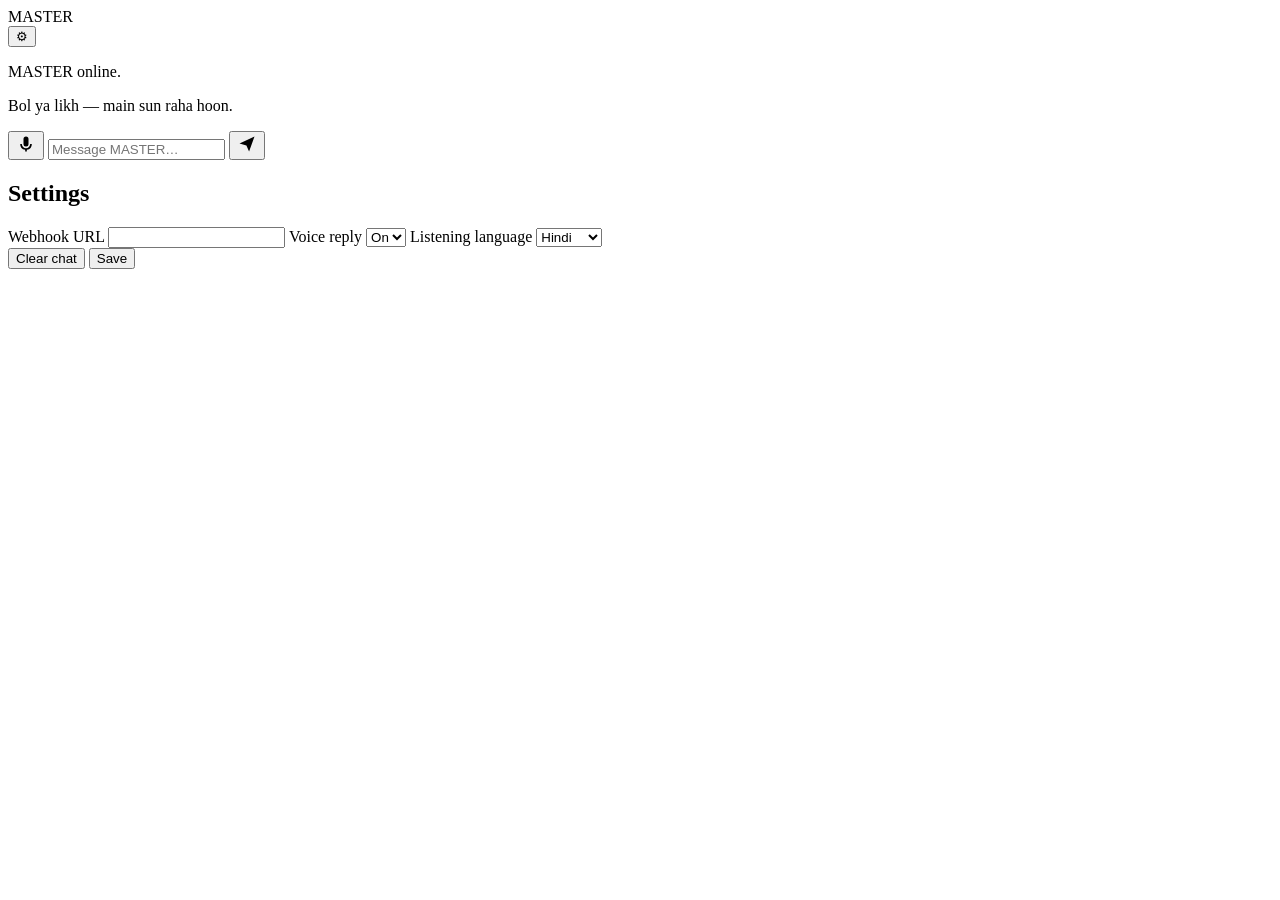
==== commit 26c104e4: "Rename index-2.html to index.html" ====
--- a/index.html
+++ b/index.html
@@ -1,214 +1,74 @@
 <!DOCTYPE html>
 <html lang="hi">
 <head>
-  <meta charset="UTF-8">
-  <meta name="viewport" content="width=device-width, initial-scale=1.0, viewport-fit=cover">
-  <title>MASTER AI</title>
-  <link rel="manifest" href="manifest.json">
-  <meta name="theme-color" content="#0d0f14">
-  <link rel="stylesheet" href="style.css">
+<meta charset="UTF-8" />
+<meta name="viewport" content="width=device-width, initial-scale=1.0, viewport-fit=cover" />
+<meta name="mobile-web-app-capable" content="yes" />
+<meta name="apple-mobile-web-app-capable" content="yes" />
+<meta name="apple-mobile-web-app-status-bar-style" content="black" />
+<meta name="theme-color" content="#0e1013" />
+<title>MASTER</title>
+<link rel="stylesheet" href="style.css" />
 </head>
-
 <body>
 
-  <div class="app">
+<div class="wrap">
 
-    <!-- ============== SIDEBAR OVERLAY (mobile) ============== -->
-    <div class="sidebar-overlay" id="sidebarOverlay"></div>
+  <header class="bar">
+    <div class="id">
+      <span class="dot" id="statusDot"></span>
+      <span class="name">MASTER</span>
+    </div>
+    <button class="iconbtn" id="settingsBtn" title="Settings" aria-label="Settings">⚙</button>
+  </header>
 
-    <!-- ============== SIDEBAR ============== -->
-    <aside class="sidebar" id="sidebar">
+  <main class="stream" id="stream">
+    <div class="intro">
+      <p class="introTitle">MASTER online.</p>
+      <p class="introSub">Bol ya likh — main sun raha hoon.</p>
+    </div>
+  </main>
 
-      <div class="logo">MASTER AI</div>
+  <form class="inputBar" id="inputForm">
+    <button type="button" class="mic" id="micBtn" title="Voice input" aria-label="Voice input">
+      <svg viewBox="0 0 24 24" width="20" height="20"><path fill="currentColor" d="M12 15a3 3 0 0 0 3-3V6a3 3 0 0 0-6 0v6a3 3 0 0 0 3 3Zm5-3a5 5 0 0 1-10 0H5a7 7 0 0 0 6 6.92V21h2v-2.08A7 7 0 0 0 19 12h-2Z"/></svg>
+    </button>
+    <input type="text" id="textInput" placeholder="Message MASTER…" autocomplete="off" />
+    <button type="submit" class="send" id="sendBtn" title="Send" aria-label="Send">
+      <svg viewBox="0 0 24 24" width="20" height="20"><path fill="currentColor" d="M3 11.5 21 3l-6.5 18-3.2-7.3L3 11.5Z"/></svg>
+    </button>
+  </form>
 
-      <button class="new-chat" id="newChatButton" type="button">＋ New Chat</button>
+</div>
 
-      <div class="history">
-        <div class="section-title">Chat History</div>
-        <div class="history-list" id="historyList"></div>
-      </div>
-
-      <div class="projects">
-        <div class="section-title">Projects</div>
-        <div class="project-list" id="projectList"></div>
-        <button class="project-item create-project" id="createProjectButton" type="button">＋ Create Project</button>
-      </div>
-
-      <div class="sidebar-bottom">
-        <button class="settings-button" id="settingsButton" type="button">⚙ Settings</button>
-      </div>
-
-    </aside>
-
-    <!-- ============== MAIN ============== -->
-    <main class="main">
-
-      <header class="topbar">
-        <button class="menu-button" id="menuButton" type="button" aria-label="Open menu">☰</button>
-        <strong>MASTER AI</strong>
-        <span class="status" id="connectionStatus">Ready</span>
-      </header>
-
-      <div class="content">
-
-        <section class="chat" id="chat">
-          <div class="welcome" id="welcomeScreen">
-            <h1>MASTER AI</h1>
-            <p>Type a message or talk using MASTER Live.</p>
-          </div>
-        </section>
-
-        <aside class="canvas" id="canvasPanel">
-          <div class="canvas-header">
-            <span class="canvas-title">Preview</span>
-            <button class="canvas-clear" id="previewClear" type="button" aria-label="Clear preview">Clear</button>
-          </div>
-          <div class="preview" id="preview">Preview output will appear here.</div>
-        </aside>
-
-      </div>
-
-      <!-- ============== INPUT ============== -->
-      <section class="input-area">
-
-        <div class="attachment-name" id="attachmentName"></div>
-
-        <div class="input-box">
-
-          <button class="attach" id="attachButton" type="button" aria-label="Attach files">📎</button>
-          <input type="file" id="fileInput" multiple hidden accept="*/*,image/*,video/*">
-
-          <div class="input-wrap">
-            <input id="messageInput" type="text" placeholder="Message MASTER AI..." autocomplete="off">
-          </div>
-
-          <button class="mic-button" id="micButton" type="button" aria-label="Talk to MASTER (Live)">🎙</button>
-          <button class="send" id="sendButton" type="button" aria-label="Send message">↑</button>
-
-        </div>
-
-      </section>
-
-    </main>
-  </div>
-
-
-  <!-- ============== MASTER LIVE (fullscreen voice) ============== -->
-  <div class="live-screen" id="liveModal">
-
-    <div class="live-header">
-      <div class="live-title"><span class="live-spark">✦</span> MASTER Live</div>
-      <button class="live-close-top" id="liveClose" type="button" aria-label="Close live mode">×</button>
-    </div>
-
-    <div class="live-content">
-      <div class="live-status" id="liveStatus">Tap the circle to speak</div>
-      <div class="live-orb" id="liveOrb"></div>
-      <div class="live-transcript" id="liveTranscript"></div>
-    </div>
-
-    <div class="live-controls">
-      <button class="live-control live-mic" id="liveMicToggle" type="button" aria-label="Toggle microphone">🎙</button>
-      <button class="live-control live-end" id="liveStop" type="button" aria-label="End live session">✕</button>
-    </div>
-
-  </div>
-
-
-  <!-- ============== SETTINGS MODAL ============== -->
-  <div class="modal" id="settingsModal" aria-hidden="true">
-    <div class="modal-box settings-box" role="dialog" aria-modal="true">
-
-      <div class="settings-header">
-        <h2>Settings</h2>
-        <button id="closeSettingsButton" type="button" aria-label="Close settings">×</button>
-      </div>
-
-      <p class="settings-note">API settings and MASTER AI configuration. Keys are stored only in this browser (localStorage) — never written into any source file. Every provider you add here runs automatically in the background on every message — no need to pick one each time.</p>
-
-      <h3>Your Providers</h3>
-      <div class="provider-list" id="providerList"></div>
-
-      <h3>Add a Provider</h3>
-
-      <label for="providerSelect">API Provider</label>
-      <select id="providerSelect">
-        <option value="deepseek">DeepSeek</option>
-        <option value="openai">OpenAI</option>
-        <option value="gemini">Google Gemini</option>
-        <option value="custom">Custom API</option>
+<div class="modal" id="settingsModal">
+  <div class="modalCard">
+    <h2>Settings</h2>
+    <label class="field">
+      <span>Webhook URL</span>
+      <input type="text" id="webhookInput" spellcheck="false" />
+    </label>
+    <label class="field">
+      <span>Voice reply</span>
+      <select id="voiceToggle">
+        <option value="on">On</option>
+        <option value="off">Off</option>
       </select>
-
-      <label for="apiUrlInput">API URL</label>
-      <input id="apiUrlInput" type="text" placeholder="API URL">
-
-      <label for="modelInput">Model</label>
-      <input id="modelInput" type="text" placeholder="Model name">
-
-      <label for="apiKeyInput">API Key</label>
-      <input id="apiKeyInput" type="password" placeholder="Paste API key" autocomplete="off">
-
-      <button class="save-provider" id="saveProviderButton" type="button">Add Provider</button>
-
-      <div class="settings-status" id="settingsStatus"></div>
-
-      <hr>
-
-      <h3>Memory</h3>
-      <p class="settings-note">Clear remembered information stored in this browser.</p>
-      <button class="save-provider" id="clearMemoryButton" type="button">Clear Memory</button>
-
-      <hr>
-
-      <h3>🖇 Integrations</h3>
-      <p class="settings-note">Optional — push every MASTER AI reply to a Telegram chat too. Get a token from @BotFather on Telegram, and your chat id from @userinfobot.</p>
-
-      <label for="telegramTokenInput">Telegram Bot Token</label>
-      <input id="telegramTokenInput" type="password" placeholder="123456:ABC-DEF..." autocomplete="off">
-
-      <label for="telegramChatIdInput">Telegram Chat ID</label>
-      <input id="telegramChatIdInput" type="text" placeholder="e.g. 123456789">
-
-      <label class="checkbox-row"><input type="checkbox" id="telegramEnabledCheckbox"> Send AI replies to Telegram</label>
-
-      <button class="save-provider" id="saveIntegrationsButton" type="button">Save Integrations</button>
-
-      <hr>
-
-      <h3>🔧 My AI Tools</h3>
-      <p class="settings-note">Code MASTER AI writes for you in chat can be saved here for review. Nothing here runs automatically — MASTER AI never executes code on its own, you copy and use it yourself.</p>
-      <div class="provider-list" id="toolsList"></div>
-
+    </label>
+    <label class="field">
+      <span>Listening language</span>
+      <select id="langToggle">
+        <option value="hi-IN">Hindi</option>
+        <option value="en-IN">English</option>
+      </select>
+    </label>
+    <div class="modalActions">
+      <button type="button" class="ghost" id="resetChatBtn">Clear chat</button>
+      <button type="button" class="primary" id="saveSettingsBtn">Save</button>
     </div>
   </div>
+</div>
 
-
-  <!-- ============== PROJECT MODAL ============== -->
-  <div class="modal" id="projectModal" aria-hidden="true">
-    <div class="modal-box" role="dialog" aria-modal="true">
-
-      <h2>Create Project</h2>
-
-      <label for="projectNameInput">Project Name</label>
-      <input id="projectNameInput" type="text" placeholder="My new project">
-
-      <div class="modal-actions">
-        <button id="cancelProjectButton" type="button">Cancel</button>
-        <button id="saveProjectButton" type="button">Create</button>
-      </div>
-
-    </div>
-  </div>
-
-
-  <!-- ==============================
-       SCRIPTS
-       Order matters: Config -> Intelligence -> App
-  =============================== -->
-
-  <script src="api-config.js"></script>
-  <script src="mastermind.js"></script>
-  <script src="app.js"></script>
-
+<script src="script.js"></script>
 </body>
 </html>
